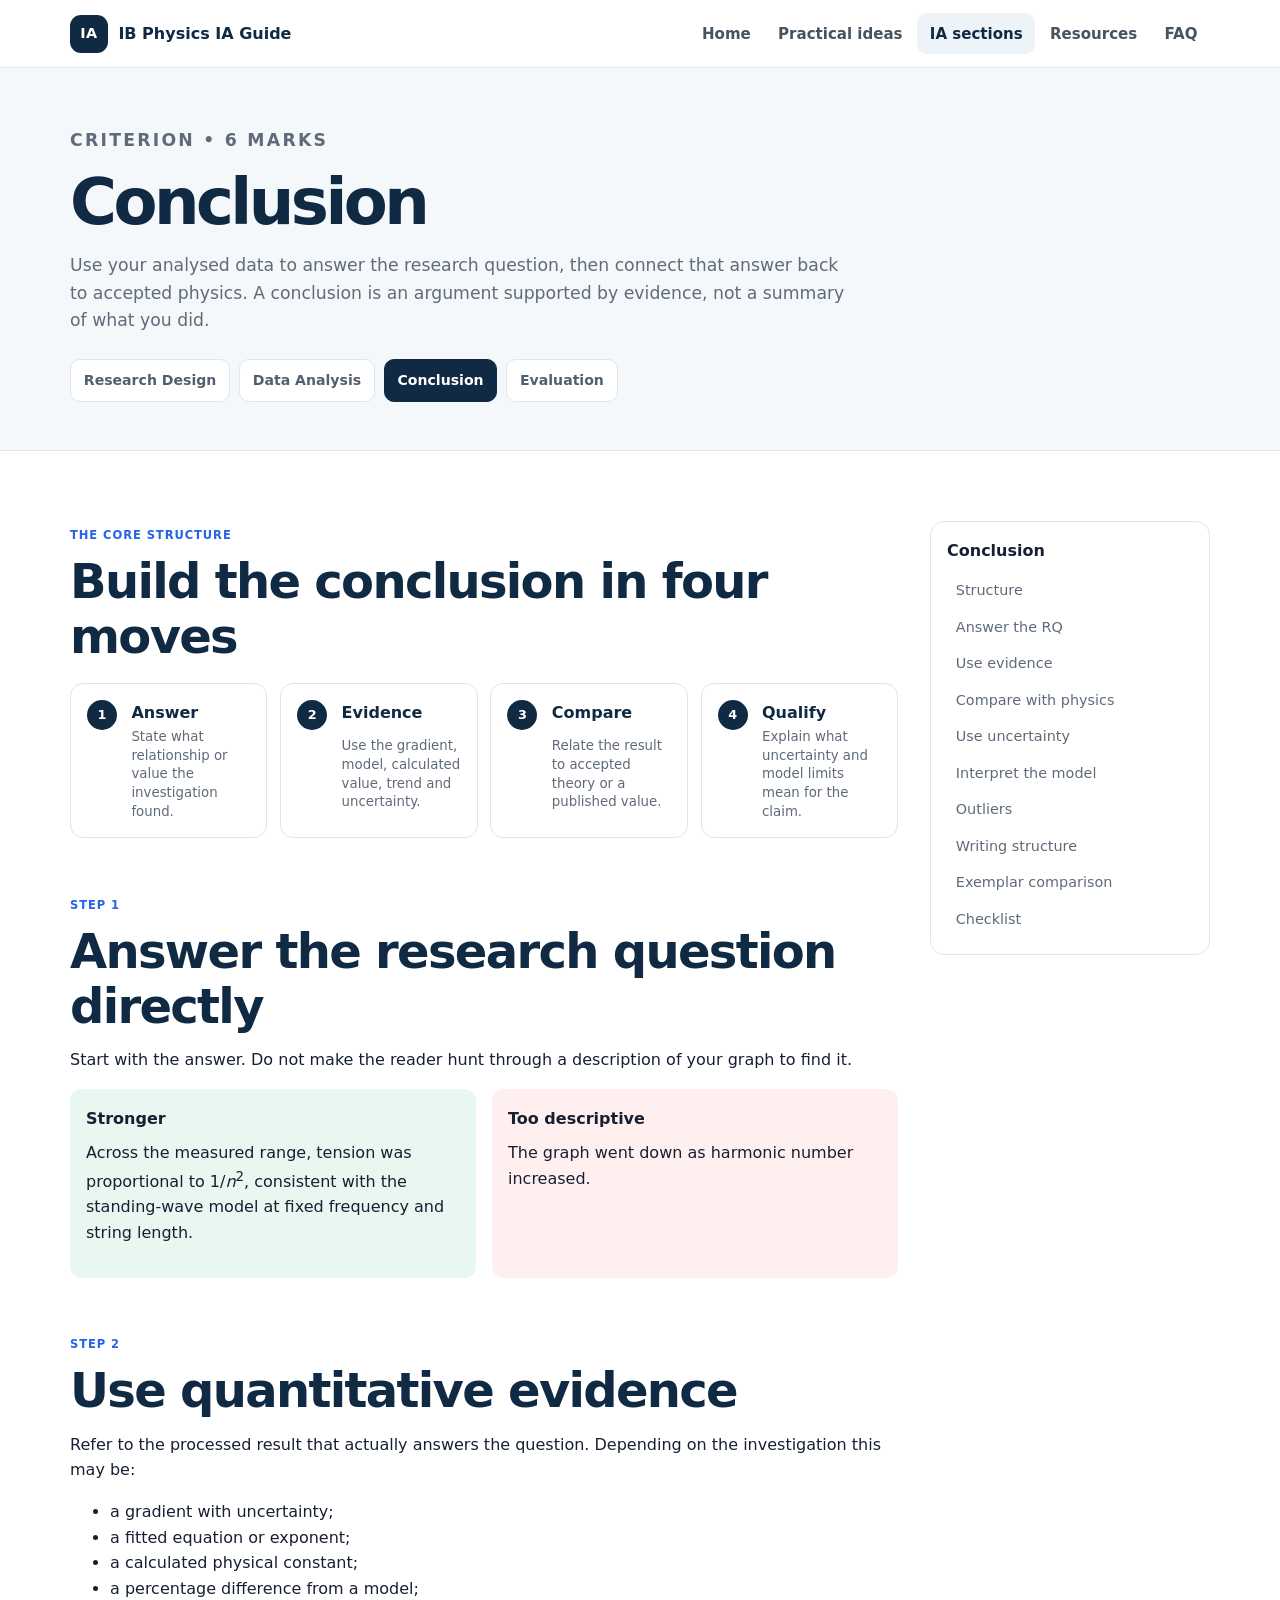
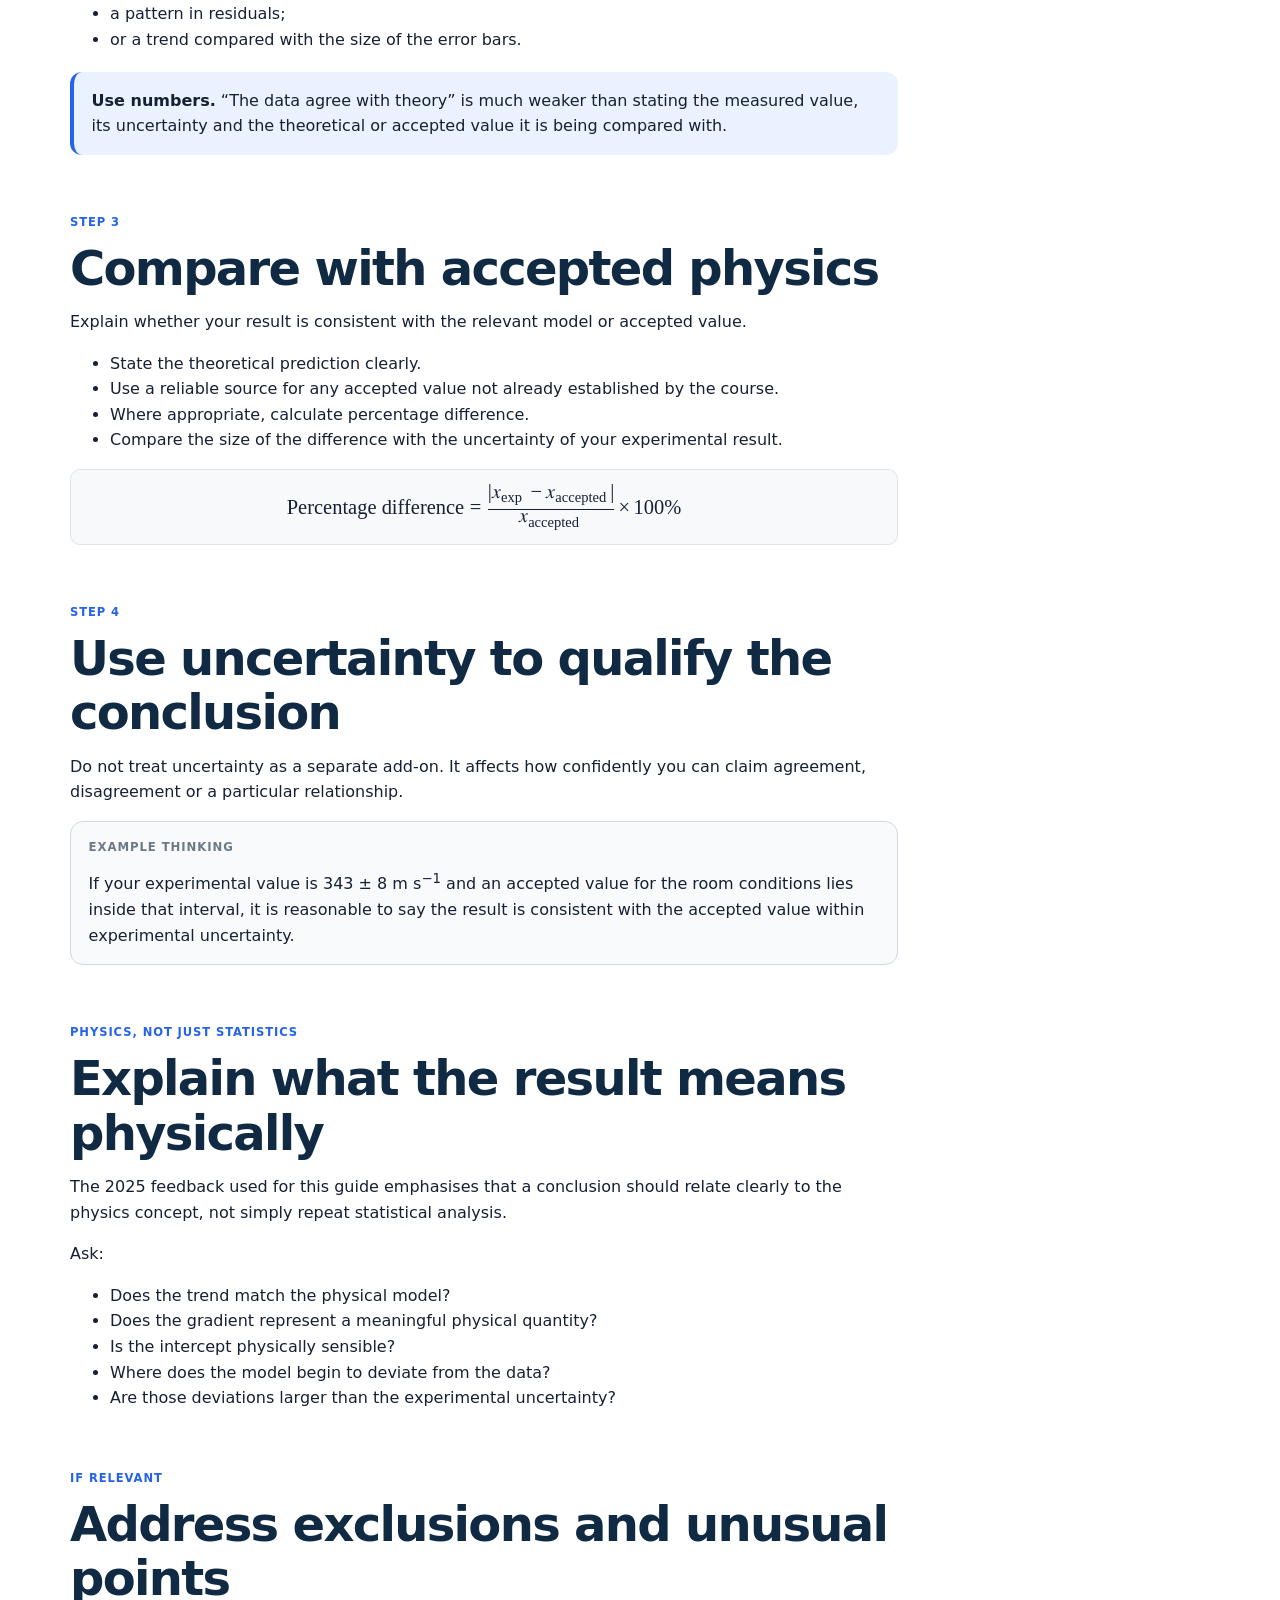
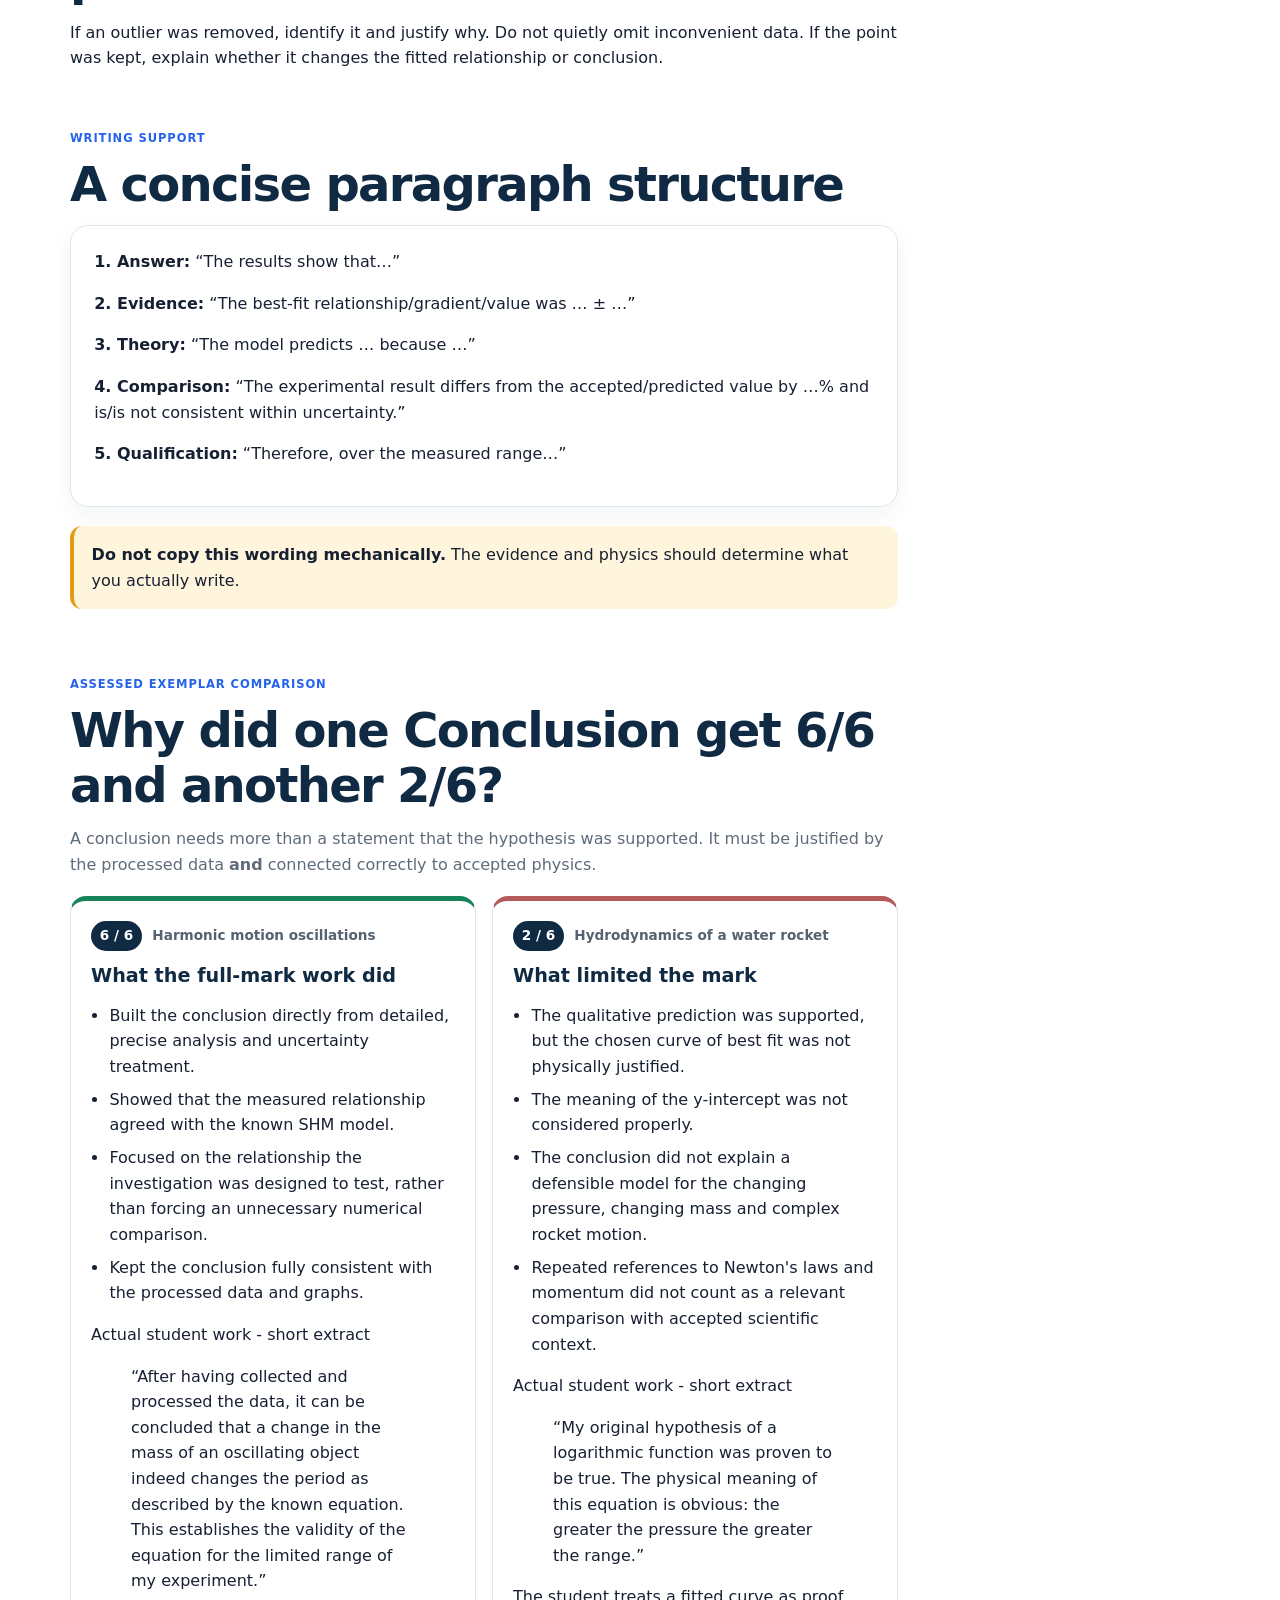
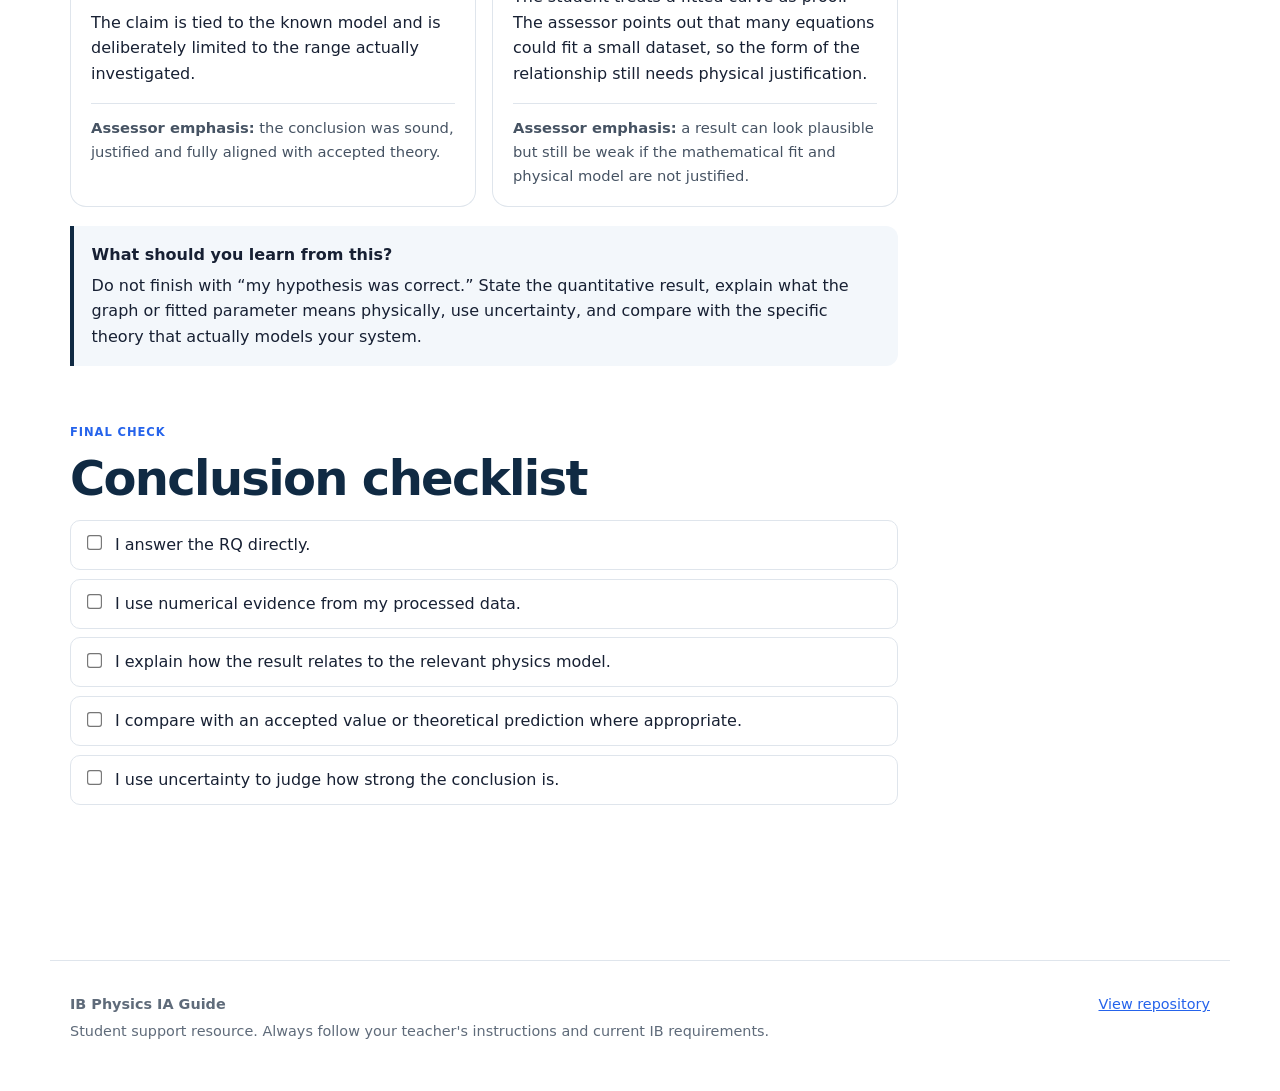
==== conclusion.html @ 14dc2146 "Add actual student work extracts to exemplar comparison" ====
<!doctype html>
<html lang="en">
<head>
  <meta charset="utf-8"><meta name="viewport" content="width=device-width,initial-scale=1">
  <meta name="description" content="IB Physics IA Conclusion guide: answer the research question, use evidence, compare with physics theory and account for uncertainty.">
  <title>Conclusion | IB Physics IA Guide</title>
  <link rel="stylesheet" href="styles.css"><script defer src="script.js"></script>
</head>
<body>
<a class="skip-link" href="#main">Skip to content</a>
<header class="site-header"><div class="nav-wrap"><a class="brand" href="index.html"><span class="brand-mark">IA</span><span>IB Physics IA Guide</span></a><button class="nav-toggle" type="button" aria-expanded="false" aria-controls="main-nav">Menu</button><nav id="main-nav" class="main-nav" aria-label="Main navigation"><a href="index.html">Home</a><a href="practicals.html">Practical ideas</a><a class="active" href="guide.html">IA sections</a><a href="resources.html">Resources</a><a href="faq.html">FAQ</a></nav></div></header>

<main id="main">
<section class="page-hero"><div class="inner">
  <p class="eyebrow">Criterion • 6 marks</p><h1>Conclusion</h1>
  <p>Use your analysed data to answer the research question, then connect that answer back to accepted physics. A conclusion is an argument supported by evidence, not a summary of what you did.</p>
  <div class="section-tabs"><a href="research-design.html">Research Design</a><a href="data-analysis.html">Data Analysis</a><a class="active" href="conclusion.html">Conclusion</a><a href="evaluation.html">Evaluation</a></div>
</div></section>

<section class="section">
<div class="content-grid">
<div>
<section id="structure" class="content-section">
  <p class="kicker">The core structure</p><h2>Build the conclusion in four moves</h2>
  <div class="analysis-flow four">
    <div><span>1</span><strong>Answer</strong><small>State what relationship or value the investigation found.</small></div>
    <div><span>2</span><strong>Evidence</strong><small>Use the gradient, model, calculated value, trend and uncertainty.</small></div>
    <div><span>3</span><strong>Compare</strong><small>Relate the result to accepted theory or a published value.</small></div>
    <div><span>4</span><strong>Qualify</strong><small>Explain what uncertainty and model limits mean for the claim.</small></div>
  </div>
</section>

<section id="answer-rq" class="content-section">
  <p class="kicker">Step 1</p><h2>Answer the research question directly</h2>
  <p>Start with the answer. Do not make the reader hunt through a description of your graph to find it.</p>
  <div class="do-avoid"><div class="do"><h4>Stronger</h4><p>Across the measured range, tension was proportional to 1/<i>n</i><sup>2</sup>, consistent with the standing-wave model at fixed frequency and string length.</p></div><div class="avoid"><h4>Too descriptive</h4><p>The graph went down as harmonic number increased.</p></div></div>
</section>

<section id="evidence" class="content-section">
  <p class="kicker">Step 2</p><h2>Use quantitative evidence</h2>
  <p>Refer to the processed result that actually answers the question. Depending on the investigation this may be:</p>
  <ul><li>a gradient with uncertainty;</li><li>a fitted equation or exponent;</li><li>a calculated physical constant;</li><li>a percentage difference from a model;</li><li>a pattern in residuals;</li><li>or a trend compared with the size of the error bars.</li></ul>
  <div class="callout note"><strong>Use numbers.</strong> “The data agree with theory” is much weaker than stating the measured value, its uncertainty and the theoretical or accepted value it is being compared with.</div>
</section>

<section id="compare" class="content-section">
  <p class="kicker">Step 3</p><h2>Compare with accepted physics</h2>
  <p>Explain whether your result is consistent with the relevant model or accepted value.</p>
  <ul>
    <li>State the theoretical prediction clearly.</li>
    <li>Use a reliable source for any accepted value not already established by the course.</li>
    <li>Where appropriate, calculate percentage difference.</li>
    <li>Compare the size of the difference with the uncertainty of your experimental result.</li>
  </ul>
  <div class="equation"><math display="block" aria-label="percentage difference equals absolute experimental minus accepted divided by accepted times one hundred percent"><mtext>Percentage difference</mtext><mo>=</mo><mfrac><mrow><mo>|</mo><msub><mi>x</mi><mtext>exp</mtext></msub><mo>−</mo><msub><mi>x</mi><mtext>accepted</mtext></msub><mo>|</mo></mrow><msub><mi>x</mi><mtext>accepted</mtext></msub></mfrac><mo>×</mo><mn>100</mn><mo>%</mo></math></div>
</section>

<section id="uncertainty" class="content-section">
  <p class="kicker">Step 4</p><h2>Use uncertainty to qualify the conclusion</h2>
  <p>Do not treat uncertainty as a separate add-on. It affects how confidently you can claim agreement, disagreement or a particular relationship.</p>
  <div class="example-box"><p class="label">Example thinking</p><p>If your experimental value is 343 ± 8 m s<sup>−1</sup> and an accepted value for the room conditions lies inside that interval, it is reasonable to say the result is consistent with the accepted value within experimental uncertainty.</p></div>
</section>

<section id="model" class="content-section">
  <p class="kicker">Physics, not just statistics</p><h2>Explain what the result means physically</h2>
  <p>The 2025 feedback used for this guide emphasises that a conclusion should relate clearly to the physics concept, not simply repeat statistical analysis.</p>
  <p>Ask:</p>
  <ul><li>Does the trend match the physical model?</li><li>Does the gradient represent a meaningful physical quantity?</li><li>Is the intercept physically sensible?</li><li>Where does the model begin to deviate from the data?</li><li>Are those deviations larger than the experimental uncertainty?</li></ul>
</section>

<section id="outliers" class="content-section">
  <p class="kicker">If relevant</p><h2>Address exclusions and unusual points</h2>
  <p>If an outlier was removed, identify it and justify why. Do not quietly omit inconvenient data. If the point was kept, explain whether it changes the fitted relationship or conclusion.</p>
</section>

<section id="conclusion-template" class="content-section">
  <p class="kicker">Writing support</p><h2>A concise paragraph structure</h2>
  <div class="steps-card">
    <p><strong>1. Answer:</strong> “The results show that…”</p>
    <p><strong>2. Evidence:</strong> “The best-fit relationship/gradient/value was … ± …”</p>
    <p><strong>3. Theory:</strong> “The model predicts … because …”</p>
    <p><strong>4. Comparison:</strong> “The experimental result differs from the accepted/predicted value by …% and is/is not consistent within uncertainty.”</p>
    <p><strong>5. Qualification:</strong> “Therefore, over the measured range…”</p>
  </div>
  <div class="callout warning"><strong>Do not copy this wording mechanically.</strong> The evidence and physics should determine what you actually write.</div>
</section>


<section id="exemplar-comparison" class="content-section exemplar-section">
  <p class="kicker">Assessed exemplar comparison</p>
  <h2>Why did one Conclusion get 6/6 and another 2/6?</h2>
  <p class="exemplar-intro">A conclusion needs more than a statement that the hypothesis was supported. It must be justified by the processed data <strong>and</strong> connected correctly to accepted physics.</p>
  <div class="exemplar-compare">
    <article class="exemplar-card exemplar-full">
      <div class="exemplar-top"><span class="score-badge">6 / 6</span><span>Harmonic motion oscillations</span></div>
      <h3>What the full-mark work did</h3>
      <ul>
        <li>Built the conclusion directly from detailed, precise analysis and uncertainty treatment.</li>
        <li>Showed that the measured relationship agreed with the known SHM model.</li>
        <li>Focused on the relationship the investigation was designed to test, rather than forcing an unnecessary numerical comparison.</li>
        <li>Kept the conclusion fully consistent with the processed data and graphs.</li>
      </ul>
      <div class="work-snippet">
        <p class="snippet-label">Actual student work - short extract</p>
        <blockquote>“After having collected and processed the data, it can be concluded that a change in the mass of an oscillating object indeed changes the period as described by the known equation. This establishes the validity of the equation for the limited range of my experiment.”</blockquote>
        <p class="snippet-note">The claim is tied to the known model and is deliberately limited to the range actually investigated.</p>
      </div>
      <p class="assessor-summary"><strong>Assessor emphasis:</strong> the conclusion was sound, justified and fully aligned with accepted theory.</p>
    </article>
    <article class="exemplar-card exemplar-developing">
      <div class="exemplar-top"><span class="score-badge">2 / 6</span><span>Hydrodynamics of a water rocket</span></div>
      <h3>What limited the mark</h3>
      <ul>
        <li>The qualitative prediction was supported, but the chosen curve of best fit was not physically justified.</li>
        <li>The meaning of the y-intercept was not considered properly.</li>
        <li>The conclusion did not explain a defensible model for the changing pressure, changing mass and complex rocket motion.</li>
        <li>Repeated references to Newton's laws and momentum did not count as a relevant comparison with accepted scientific context.</li>
      </ul>
      <div class="work-snippet">
        <p class="snippet-label">Actual student work - short extract</p>
        <blockquote>“My original hypothesis of a logarithmic function was proven to be true. The physical meaning of this equation is obvious: the greater the pressure the greater the range.”</blockquote>
        <p class="snippet-note">The student treats a fitted curve as proof. The assessor points out that many equations could fit a small dataset, so the form of the relationship still needs physical justification.</p>
      </div>
      <p class="assessor-summary"><strong>Assessor emphasis:</strong> a result can look plausible but still be weak if the mathematical fit and physical model are not justified.</p>
    </article>
  </div>
  <div class="exemplar-takeaway">
    <strong>What should you learn from this?</strong>
    <p>Do not finish with “my hypothesis was correct.” State the quantitative result, explain what the graph or fitted parameter means physically, use uncertainty, and compare with the specific theory that actually models your system.</p>
  </div>
</section>

<section id="conclusion-checklist" class="content-section">
  <p class="kicker">Final check</p><h2>Conclusion checklist</h2>
  <div class="checklist">
    <div class="check-item"><input id="ccon1" data-check-id="con-answer" type="checkbox"><label for="ccon1">I answer the RQ directly.</label></div>
    <div class="check-item"><input id="ccon2" data-check-id="con-data" type="checkbox"><label for="ccon2">I use numerical evidence from my processed data.</label></div>
    <div class="check-item"><input id="ccon3" data-check-id="con-theory" type="checkbox"><label for="ccon3">I explain how the result relates to the relevant physics model.</label></div>
    <div class="check-item"><input id="ccon4" data-check-id="con-accepted" type="checkbox"><label for="ccon4">I compare with an accepted value or theoretical prediction where appropriate.</label></div>
    <div class="check-item"><input id="ccon5" data-check-id="con-uncertainty" type="checkbox"><label for="ccon5">I use uncertainty to judge how strong the conclusion is.</label></div>
  </div>
</section>
</div>

<aside class="side-nav"><strong>Conclusion</strong><a href="#structure">Structure</a><a href="#answer-rq">Answer the RQ</a><a href="#evidence">Use evidence</a><a href="#compare">Compare with physics</a><a href="#uncertainty">Use uncertainty</a><a href="#model">Interpret the model</a><a href="#outliers">Outliers</a><a href="#conclusion-template">Writing structure</a><a href="#exemplar-comparison">Exemplar comparison</a><a href="#conclusion-checklist">Checklist</a></aside>
</div>
</section>
</main>
<footer class="site-footer"><div><strong>IB Physics IA Guide</strong><p>Student support resource. Always follow your teacher's instructions and current IB requirements.</p></div><a href="https://github.com/stp-science/ib-physics-ia-guide">View repository</a></footer>
</body></html>
---- styles.css ----
:root{
  --ink:#172033;--muted:#5f6b7a;--line:#dfe5ec;--paper:#ffffff;--soft:#f5f7fa;
  --navy:#102a43;--blue:#2563eb;--blue-soft:#eaf1ff;
  --amber:#c77a00;--amber-soft:#fff5dd;--green:#16835b;--green-soft:#e8f7f0;
  --purple:#7656c9;--purple-soft:#f1edff;--red:#b54747;--red-soft:#fff0ef;
  --shadow:0 12px 34px rgba(16,42,67,.09);--radius:18px;--max:1180px;
}
*{box-sizing:border-box}
html{scroll-behavior:smooth}
body{margin:0;font-family:Inter,ui-sans-serif,system-ui,-apple-system,BlinkMacSystemFont,"Segoe UI",sans-serif;color:var(--ink);background:var(--paper);line-height:1.6}
a{color:inherit}
img{max-width:100%}
.skip-link{position:absolute;left:-9999px;top:8px;background:#000;color:#fff;padding:.6rem 1rem;z-index:100}
.skip-link:focus{left:8px}
.site-header{position:sticky;top:0;z-index:20;background:rgba(255,255,255,.94);backdrop-filter:blur(12px);border-bottom:1px solid rgba(223,229,236,.85)}
.nav-wrap{max-width:var(--max);margin:auto;padding:.8rem 1.25rem;display:flex;align-items:center;justify-content:space-between;gap:1rem}
.brand{display:flex;align-items:center;gap:.65rem;text-decoration:none;font-weight:800;color:var(--navy)}
.brand-mark{display:grid;place-items:center;width:38px;height:38px;border-radius:11px;background:var(--navy);color:#fff;font-size:.9rem;letter-spacing:.03em}
.main-nav{display:flex;align-items:center;gap:.15rem}
.main-nav a{text-decoration:none;padding:.55rem .78rem;border-radius:9px;color:#465363;font-weight:650;font-size:.94rem}
.main-nav a:hover,.main-nav a.active{background:#eef3f8;color:var(--navy)}
.nav-toggle{display:none;background:#eef3f8;border:0;border-radius:9px;padding:.55rem .8rem;font:inherit;font-weight:700}
.hero{background:linear-gradient(140deg,#f4f8ff 0%,#fff 46%,#eef8f4 100%);border-bottom:1px solid var(--line)}
.hero-inner{max-width:var(--max);margin:auto;padding:5.2rem 1.25rem;display:grid;grid-template-columns:minmax(0,1.6fr) minmax(280px,.7fr);gap:4rem;align-items:center}
.eyebrow{text-transform:uppercase;letter-spacing:.13em;font-weight:800;font-size:.74rem;color:var(--blue);margin:0 0 .7rem}
.eyebrow.light{color:#bed7ff}
h1,h2,h3{line-height:1.14;margin-top:0;color:var(--navy)}
h1{font-size:clamp(2.7rem,6vw,5rem);letter-spacing:-.055em;margin-bottom:1.25rem}
h2{font-size:clamp(2rem,4vw,3rem);letter-spacing:-.035em;margin-bottom:.85rem}
h3{font-size:1.2rem;margin-bottom:.55rem}
p{margin-top:0}
.hero-copy{font-size:1.14rem;color:var(--muted);max-width:720px}
.hero-actions{display:flex;gap:.8rem;flex-wrap:wrap;margin-top:1.7rem}
.button{display:inline-block;text-decoration:none;border-radius:11px;padding:.8rem 1.05rem;font-weight:800;border:1px solid transparent}
.button.primary{background:var(--navy);color:#fff}
.button.secondary{border-color:#cad4df;background:#fff;color:var(--navy)}
.button.light-button{background:#fff;color:var(--navy)}
.hero-card{background:#fff;border:1px solid var(--line);box-shadow:var(--shadow);border-radius:var(--radius);padding:1.6rem}
.mini-label{font-weight:800;text-transform:uppercase;letter-spacing:.08em;color:var(--muted);font-size:.72rem}
.score{font-size:4rem;font-weight:900;letter-spacing:-.06em;color:var(--navy);line-height:1}
.score span{font-size:1rem;letter-spacing:0;color:var(--muted)}
.small,small{color:var(--muted)}
.criterion-dots{display:flex;gap:.45rem;margin:1rem 0}
.dot{width:18px;height:7px;border-radius:99px}.dot.research{background:var(--blue)}.dot.data{background:#e59a16}.dot.conclusion{background:var(--green)}.dot.evaluation{background:var(--purple)}
.section{max-width:var(--max);margin:auto;padding:4.4rem 1.25rem}
.section.soft{max-width:none;background:var(--soft);border-top:1px solid var(--line);border-bottom:1px solid var(--line)}
.section.soft>.split{max-width:var(--max);margin:auto}
.section.compact{padding-top:2.2rem;padding-bottom:4.5rem}
.section-heading{max-width:760px;margin-bottom:2rem}
.criterion-grid{display:grid;grid-template-columns:repeat(4,1fr);gap:1rem}
.criterion-card{position:relative;min-height:255px;padding:1.35rem;border-radius:16px;text-decoration:none;border:1px solid var(--line);transition:transform .18s ease,box-shadow .18s ease}
.criterion-card:hover{transform:translateY(-3px);box-shadow:var(--shadow)}
.research-card{background:var(--blue-soft)}.data-card{background:var(--amber-soft)}.conclusion-card{background:var(--green-soft)}.evaluation-card{background:var(--purple-soft)}
.criterion-number{font-weight:900;font-size:.75rem;letter-spacing:.1em;opacity:.55}
.criterion-card h3{margin-top:2.2rem}.criterion-card p{color:#465363}.card-link{position:absolute;left:1.35rem;bottom:1.2rem;font-weight:800;font-size:.9rem}
.split{display:grid;grid-template-columns:1fr 1fr;gap:3rem;align-items:start}
.callout{border-radius:12px;padding:1rem 1.1rem;margin:1.2rem 0;border-left:4px solid}
.callout.warning{background:var(--amber-soft);border-color:#e59a16}
.callout.tip{background:var(--green-soft);border-color:var(--green)}
.callout.note{background:var(--blue-soft);border-color:var(--blue)}
.callout.danger{background:var(--red-soft);border-color:var(--red)}
.text-link{font-weight:800;color:var(--blue);text-decoration:none}
.steps-card{background:#fff;border:1px solid var(--line);border-radius:var(--radius);padding:1.45rem;box-shadow:0 8px 24px rgba(16,42,67,.05)}
.check-steps{list-style:none;padding:0;margin:0;display:grid;gap:.9rem}
.check-steps li{display:flex;gap:.8rem;align-items:flex-start}
.check-steps li>span{flex:0 0 30px;height:30px;display:grid;place-items:center;background:var(--navy);color:#fff;border-radius:50%;font-weight:800;font-size:.8rem}
.practical-preview-grid{display:grid;grid-template-columns:repeat(4,1fr);gap:1rem}
.preview-card{padding:1.2rem;border:1px solid var(--line);border-radius:14px;text-decoration:none;background:#fff;transition:.18s ease}
.preview-card:hover{border-color:#aebdca;box-shadow:0 8px 24px rgba(16,42,67,.07);transform:translateY(-2px)}
.preview-card>span{font-weight:900;color:#8a98a8;font-size:.75rem}.preview-card h3{margin:.55rem 0 .25rem}.preview-card p{color:var(--muted);font-size:.9rem;margin:0}
.banner{border-radius:20px;background:var(--navy);color:#fff;padding:2rem 2.2rem;display:flex;align-items:center;justify-content:space-between;gap:2rem}
.banner h2{color:#fff;margin-bottom:.45rem}.banner p{max-width:800px;color:#dbe8f4;margin-bottom:0}
.page-hero{background:#f5f8fb;border-bottom:1px solid var(--line)}
.page-hero .inner{max-width:var(--max);margin:auto;padding:3.7rem 1.25rem 3rem}
.page-hero h1{font-size:clamp(2.4rem,5vw,4.1rem);margin-bottom:.8rem}.page-hero p{max-width:780px;color:var(--muted);font-size:1.08rem}
.subnav{display:flex;gap:.55rem;flex-wrap:wrap;margin-top:1.4rem}.subnav a{text-decoration:none;padding:.48rem .7rem;border-radius:999px;background:#fff;border:1px solid var(--line);font-size:.88rem;font-weight:700}
.content-grid{display:grid;grid-template-columns:minmax(0,1fr) 280px;gap:2rem;align-items:start}
.side-nav{position:sticky;top:88px;border:1px solid var(--line);border-radius:14px;padding:1rem;background:#fff}
.side-nav strong{display:block;margin-bottom:.55rem}.side-nav a{display:block;text-decoration:none;padding:.42rem .55rem;border-radius:7px;color:var(--muted);font-size:.9rem}.side-nav a:hover{background:var(--soft);color:var(--navy)}
.content-section{scroll-margin-top:90px;margin-bottom:3.3rem}
.kicker{display:inline-block;font-weight:850;font-size:.72rem;letter-spacing:.08em;text-transform:uppercase;color:var(--blue);margin-bottom:.6rem}
.info-grid{display:grid;grid-template-columns:repeat(2,1fr);gap:1rem;margin:1.3rem 0}
.info-box{border:1px solid var(--line);border-radius:13px;padding:1rem;background:#fff}.info-box h4{margin:.05rem 0 .4rem;color:var(--navy)}.info-box p,.info-box li{font-size:.94rem;color:#4e5b69}
.practical{scroll-margin-top:90px;border:1px solid var(--line);border-radius:18px;margin-bottom:1.4rem;overflow:hidden;background:#fff}
.practical-head{padding:1.35rem 1.45rem;background:#f8fafc;border-bottom:1px solid var(--line)}
.practical-head .number{font-size:.75rem;font-weight:900;color:var(--blue);letter-spacing:.08em}
.practical-head h2{font-size:1.65rem;margin:.25rem 0}.practical-head p{color:var(--muted);margin:0}
.practical-body{padding:1.45rem}
.rq{font-size:1.03rem;background:var(--blue-soft);border-left:4px solid var(--blue);padding:1rem 1.1rem;border-radius:0 10px 10px 0;margin:1rem 0 1.3rem}.rq strong{display:block;color:var(--navy);margin-bottom:.25rem}
.two-col{display:grid;grid-template-columns:1fr 1fr;gap:1.5rem}
.label{font-size:.73rem;text-transform:uppercase;letter-spacing:.08em;font-weight:900;color:#6d7987}
.method{counter-reset:steps;padding-left:0;list-style:none}.method li{counter-increment:steps;position:relative;padding-left:2.35rem;margin:.72rem 0}.method li:before{content:counter(steps);position:absolute;left:0;top:.06rem;width:1.55rem;height:1.55rem;border-radius:50%;display:grid;place-items:center;background:#edf2f7;color:var(--navy);font-weight:900;font-size:.75rem}
.equation{font-family:"Cambria Math",Cambria,serif;background:#f7f9fb;border:1px solid var(--line);border-radius:10px;padding:.85rem 1rem;text-align:center;font-size:1.08rem;margin:.8rem 0}
.tag-row{display:flex;gap:.45rem;flex-wrap:wrap;margin:.55rem 0 0}.tag{font-size:.73rem;padding:.27rem .55rem;border-radius:999px;background:#eef3f7;color:#51606f;font-weight:750}
.guide-block{border:1px solid var(--line);border-radius:17px;overflow:hidden;margin-bottom:1.5rem;background:#fff}.guide-block>.guide-head{padding:1.2rem 1.35rem;border-bottom:1px solid var(--line)}.guide-block>.guide-body{padding:1.3rem 1.35rem}.guide-head h2{font-size:1.6rem;margin:.2rem 0}.guide-head.research{background:var(--blue-soft)}.guide-head.data{background:var(--amber-soft)}.guide-head.conclusion{background:var(--green-soft)}.guide-head.evaluation{background:var(--purple-soft)}
.do-avoid{display:grid;grid-template-columns:1fr 1fr;gap:1rem;margin:1rem 0}.do-avoid>div{border-radius:12px;padding:1rem}.do{background:var(--green-soft)}.avoid{background:var(--red-soft)}.do h4,.avoid h4{margin:.1rem 0 .5rem}
.mini-table{width:100%;border-collapse:collapse;margin:1rem 0;font-size:.93rem}.mini-table th,.mini-table td{border:1px solid var(--line);padding:.65rem .7rem;text-align:left;vertical-align:top}.mini-table th{background:#f3f6f9;color:var(--navy)}
details{border:1px solid var(--line);border-radius:12px;margin:.7rem 0;background:#fff}summary{cursor:pointer;padding:.9rem 1rem;font-weight:800;color:var(--navy)}details>div{padding:0 1rem 1rem;color:#475565}
.resource-grid{display:grid;grid-template-columns:repeat(3,1fr);gap:1rem}.resource-card{border:1px solid var(--line);border-radius:15px;padding:1.2rem;background:#fff}.resource-card h3{margin:.45rem 0}.resource-card p{color:var(--muted);font-size:.94rem}.resource-icon{font-size:1.35rem}
.checklist{display:grid;gap:.55rem}.check-item{display:flex;gap:.7rem;align-items:flex-start;padding:.7rem .8rem;border:1px solid var(--line);border-radius:10px;background:#fff}.check-item input{margin-top:.27rem;transform:scale(1.15)}.check-item label{cursor:pointer}
.progress-wrap{margin:1rem 0 1.4rem}.progress-bar{height:10px;background:#e8edf2;border-radius:999px;overflow:hidden}.progress-bar span{display:block;height:100%;width:0;background:var(--green);transition:width .2s ease}.progress-text{font-size:.85rem;color:var(--muted);margin-top:.4rem}
.site-footer{max-width:var(--max);margin:2rem auto 0;border-top:1px solid var(--line);padding:2rem 1.25rem 3rem;display:flex;justify-content:space-between;gap:2rem;color:var(--muted);font-size:.9rem}.site-footer p{margin:.25rem 0 0}.site-footer a{color:var(--blue)}
@media(max-width:900px){
  .criterion-grid,.practical-preview-grid{grid-template-columns:repeat(2,1fr)}
  .hero-inner,.split,.content-grid{grid-template-columns:1fr}
  .hero-inner{gap:2rem;padding-top:3.6rem}
  .side-nav{position:static}
  .resource-grid{grid-template-columns:1fr 1fr}
}
@media(max-width:700px){
  .nav-toggle{display:block}.main-nav{display:none;position:absolute;left:1rem;right:1rem;top:64px;background:#fff;border:1px solid var(--line);box-shadow:var(--shadow);border-radius:14px;padding:.6rem;flex-direction:column;align-items:stretch}.main-nav.open{display:flex}.main-nav a{padding:.7rem .8rem}
  h1{font-size:2.65rem}.hero-inner{padding:3.3rem 1.1rem}.section{padding:3.3rem 1.1rem}
  .criterion-grid,.practical-preview-grid,.resource-grid,.info-grid,.two-col,.do-avoid{grid-template-columns:1fr}
  .banner,.site-footer{flex-direction:column;align-items:flex-start}
  .criterion-card{min-height:220px}
}
@media print{
  .site-header,.site-footer,.nav-toggle,.button,.side-nav{display:none!important}
  body{font-size:11pt}.section{padding:1rem 0}.page-hero .inner{padding:1rem 0}.practical,.guide-block{break-inside:avoid;box-shadow:none}
}
/* Native equation formatting: no external maths renderer required */
.equation math{font-size:1.28rem;max-width:100%;overflow-x:auto;overflow-y:hidden}
math{font-family:"Cambria Math","STIX Two Math","Times New Roman",serif}
.math-inline{white-space:nowrap;font-family:"Cambria Math","STIX Two Math","Times New Roman",serif}
.mini-table math{font-size:1.08rem;white-space:nowrap}

.analysis-flow{display:grid;grid-template-columns:repeat(3,1fr);gap:.8rem;margin:1.2rem 0 1.4rem}
.analysis-flow>div{border:1px solid var(--line);border-radius:13px;padding:1rem;background:#fff;display:grid;grid-template-columns:34px 1fr;column-gap:.65rem;align-items:start}
.analysis-flow span{grid-row:1/3;width:30px;height:30px;border-radius:50%;background:var(--navy);color:#fff;display:grid;place-items:center;font-weight:900;font-size:.8rem}
.analysis-flow strong{color:var(--navy)}
.analysis-flow small{display:block;line-height:1.4;margin-top:.15rem}
.formula-stack{display:grid;grid-template-columns:1fr 1fr;gap:1rem}
.example-box{border:1px solid #cfd8e3;background:#f8fafc;border-radius:13px;padding:1rem 1.1rem;margin:1rem 0}
.example-box p:last-child{margin-bottom:0}
.calculator-grid{display:grid;grid-template-columns:repeat(3,1fr);gap:1rem}
.calc-card{border:1px solid var(--line);border-radius:15px;padding:1.15rem;background:#fff}
.calc-card label{display:block;font-size:.86rem;font-weight:750;color:#4e5b69;margin:.7rem 0}
.calc-card input{display:block;width:100%;margin-top:.3rem;border:1px solid #cbd5df;border-radius:8px;padding:.62rem .7rem;font:inherit}
.calc-card button{border:0;background:var(--navy);color:#fff;border-radius:9px;padding:.62rem .8rem;font:inherit;font-weight:800;cursor:pointer}
.calc-card output{display:block;margin-top:.8rem;min-height:1.6rem;font-weight:850;color:var(--green)}
@media(max-width:900px){.analysis-flow{grid-template-columns:repeat(2,1fr)}.calculator-grid{grid-template-columns:1fr}.formula-stack{grid-template-columns:1fr}}
@media(max-width:600px){.analysis-flow{grid-template-columns:1fr}}

.section-tabs{display:flex;gap:.55rem;flex-wrap:wrap;margin-top:1.5rem}
.section-tabs a{text-decoration:none;padding:.58rem .8rem;border-radius:10px;border:1px solid var(--line);background:#fff;color:#52606d;font-weight:800;font-size:.88rem}
.section-tabs a:hover{border-color:#aebdca;color:var(--navy)}
.section-tabs a.active{background:var(--navy);border-color:var(--navy);color:#fff}
.analysis-flow.four{grid-template-columns:repeat(4,1fr)}
.evaluation-chain{display:grid;grid-template-columns:1fr auto 1fr auto 1fr auto 1fr;align-items:stretch;gap:.55rem;margin:1.2rem 0 1.5rem}
.evaluation-chain>div{border:1px solid var(--line);border-radius:13px;padding:1rem;background:#fff}
.evaluation-chain strong{display:block;color:var(--navy);margin-bottom:.3rem}
.evaluation-chain span{display:block;color:var(--muted);font-size:.9rem}
.evaluation-chain>b{display:grid;place-items:center;color:#8a98a8;font-size:1.25rem}
.check-symbol{flex:0 0 24px;width:24px;height:24px;border-radius:50%;display:grid;place-items:center;background:var(--green-soft);color:var(--green);font-weight:900}
.static-checklist .check-item{align-items:center}
@media(max-width:900px){
  .analysis-flow.four{grid-template-columns:repeat(2,1fr)}
  .evaluation-chain{grid-template-columns:1fr}
  .evaluation-chain>b{transform:rotate(90deg);height:16px}
}
@media(max-width:600px){.analysis-flow.four{grid-template-columns:1fr}}

.video-resource{margin:1.35rem 0;padding:1.15rem;border:1px solid var(--line);border-radius:15px;background:#fff}
.video-resource-head p:last-child{margin-bottom:.9rem;color:var(--muted)}
.video-frame{position:relative;width:100%;aspect-ratio:16/9;border-radius:12px;overflow:hidden;background:#0b1220;margin-bottom:.8rem}
.video-frame iframe{position:absolute;inset:0;width:100%;height:100%;border:0}

.exemplar-section{padding-top:.5rem}
.exemplar-intro{max-width:850px;color:var(--muted)}
.exemplar-compare{display:grid;grid-template-columns:1fr 1fr;gap:1rem;margin:1.2rem 0}
.exemplar-card{border:1px solid var(--line);border-radius:16px;padding:1.2rem 1.25rem;background:#fff}
.exemplar-card h3{margin:.85rem 0 .65rem}
.exemplar-card ul{padding-left:1.15rem;margin-bottom:1rem}
.exemplar-card li{margin:.45rem 0}
.exemplar-full{border-top:5px solid var(--green)}
.exemplar-near{border-top:5px solid #d69821}
.exemplar-developing{border-top:5px solid #b55a5a}
.exemplar-top{display:flex;align-items:center;gap:.65rem;flex-wrap:wrap;font-size:.85rem;font-weight:800;color:#556270}
.score-badge{display:inline-block;padding:.28rem .55rem;border-radius:999px;background:var(--navy);color:#fff;font-weight:900}
.assessor-summary{border-top:1px solid var(--line);padding-top:.8rem;margin-bottom:0;color:#465363;font-size:.92rem}
.exemplar-takeaway{background:#f3f7fb;border-left:4px solid var(--navy);border-radius:0 12px 12px 0;padding:1rem 1.1rem}
.exemplar-takeaway p{margin:.3rem 0 0}
@media(max-width:800px){.exemplar-compare{grid-template-columns:1fr}}

.exemplar-library-grid{display:grid;grid-template-columns:repeat(2,minmax(0,1fr));gap:1rem;margin:1.2rem 0}
.exemplar-resource{border:1px solid var(--line);border-radius:16px;padding:1.2rem;background:#fff}
.exemplar-resource.featured{border-top:5px solid var(--green);background:linear-gradient(180deg,#f4fbf7 0,#fff 42%)}
.exemplar-resource-head{display:flex;gap:.6rem;align-items:center;flex-wrap:wrap;font-size:.82rem;font-weight:800;color:var(--muted)}
.exemplar-resource h3{margin:.8rem 0 .35rem}
.exemplar-resource h4{font-size:.78rem;text-transform:uppercase;letter-spacing:.08em;color:#6d7987;margin:1rem 0 .35rem}
.exemplar-resource>p{color:var(--muted)}
.mark-strip{display:flex;gap:.35rem;flex-wrap:wrap;margin:.8rem 0}
.mark-strip span{font-size:.75rem;font-weight:850;padding:.25rem .48rem;border-radius:999px;background:#eef3f7;color:#43515f}
.document-list{margin:.25rem 0 1rem;padding-left:1.1rem;color:#465363;font-size:.92rem}
.document-list li{margin:.25rem 0}
.resource-button{font-size:.86rem;padding:.62rem .8rem}
.resource-source-note{max-width:880px;margin-top:1rem}
@media(max-width:800px){.exemplar-library-grid{grid-template-columns:1fr}}
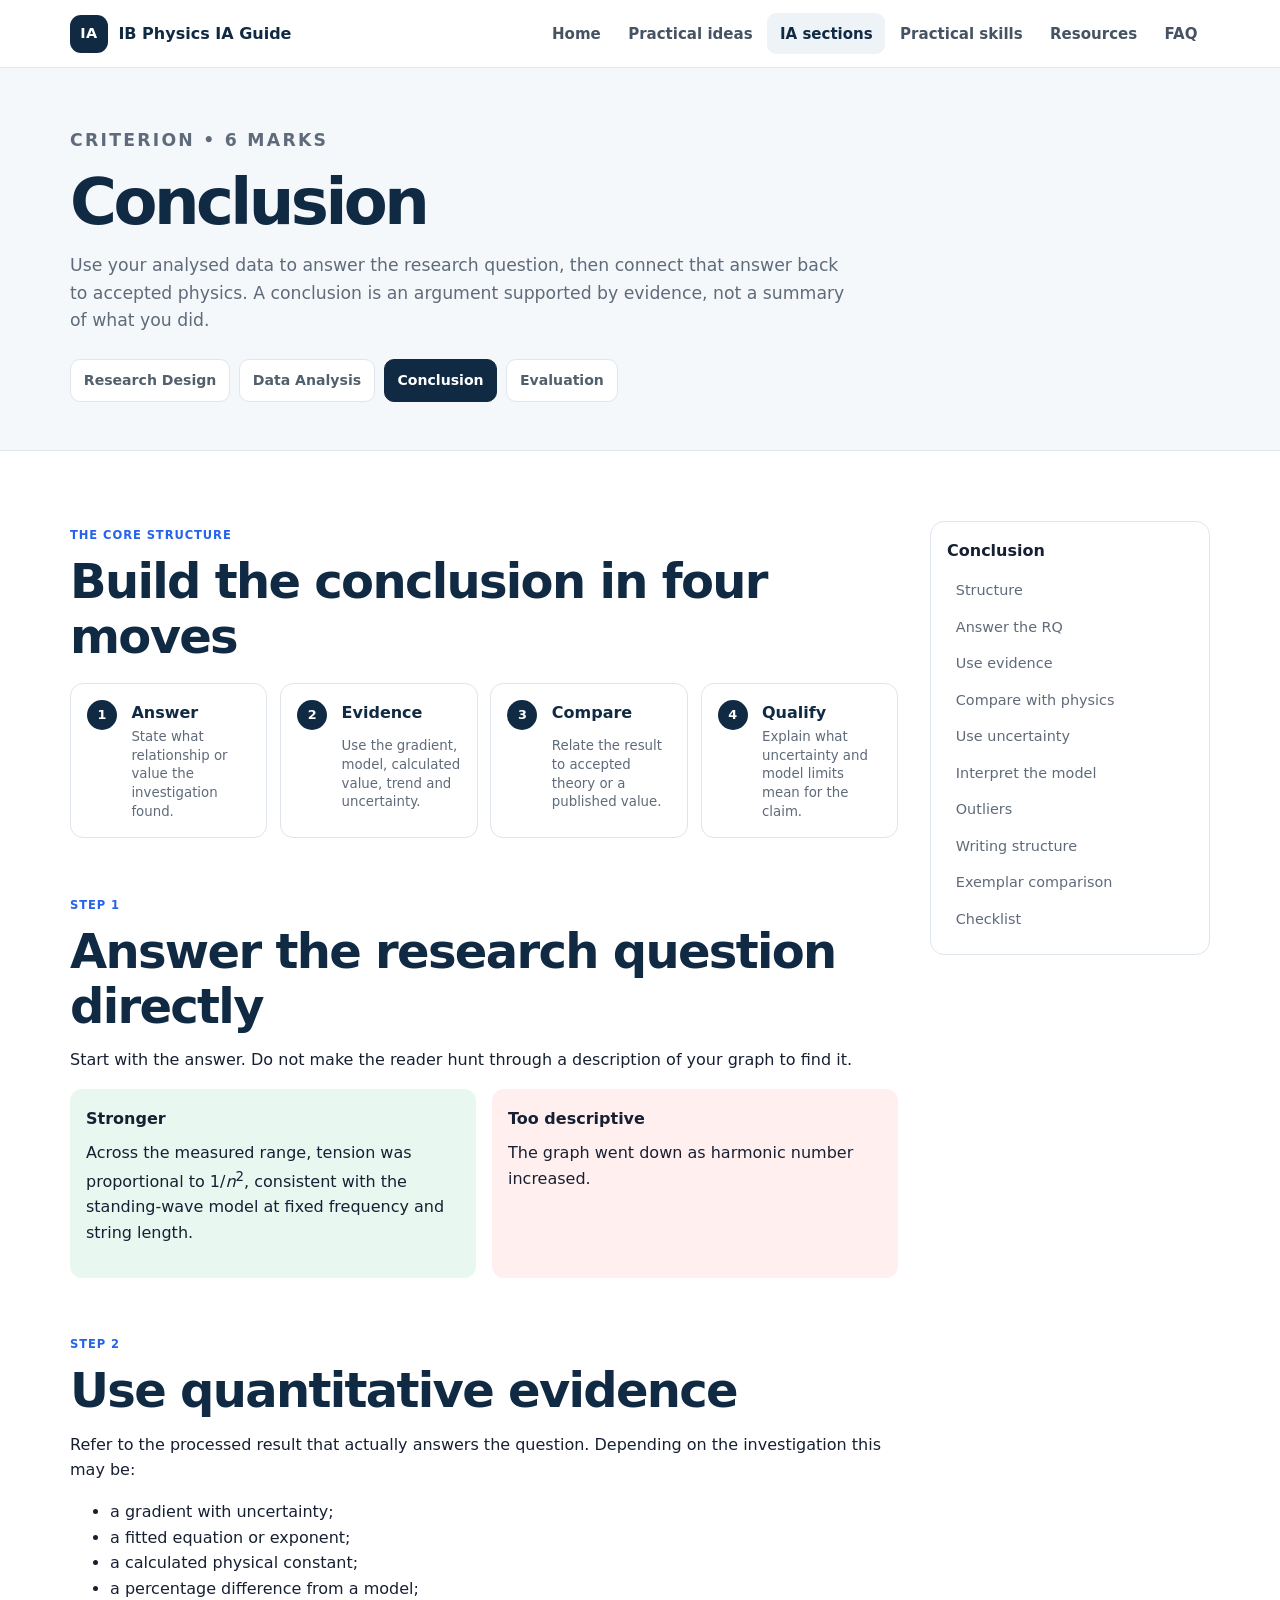
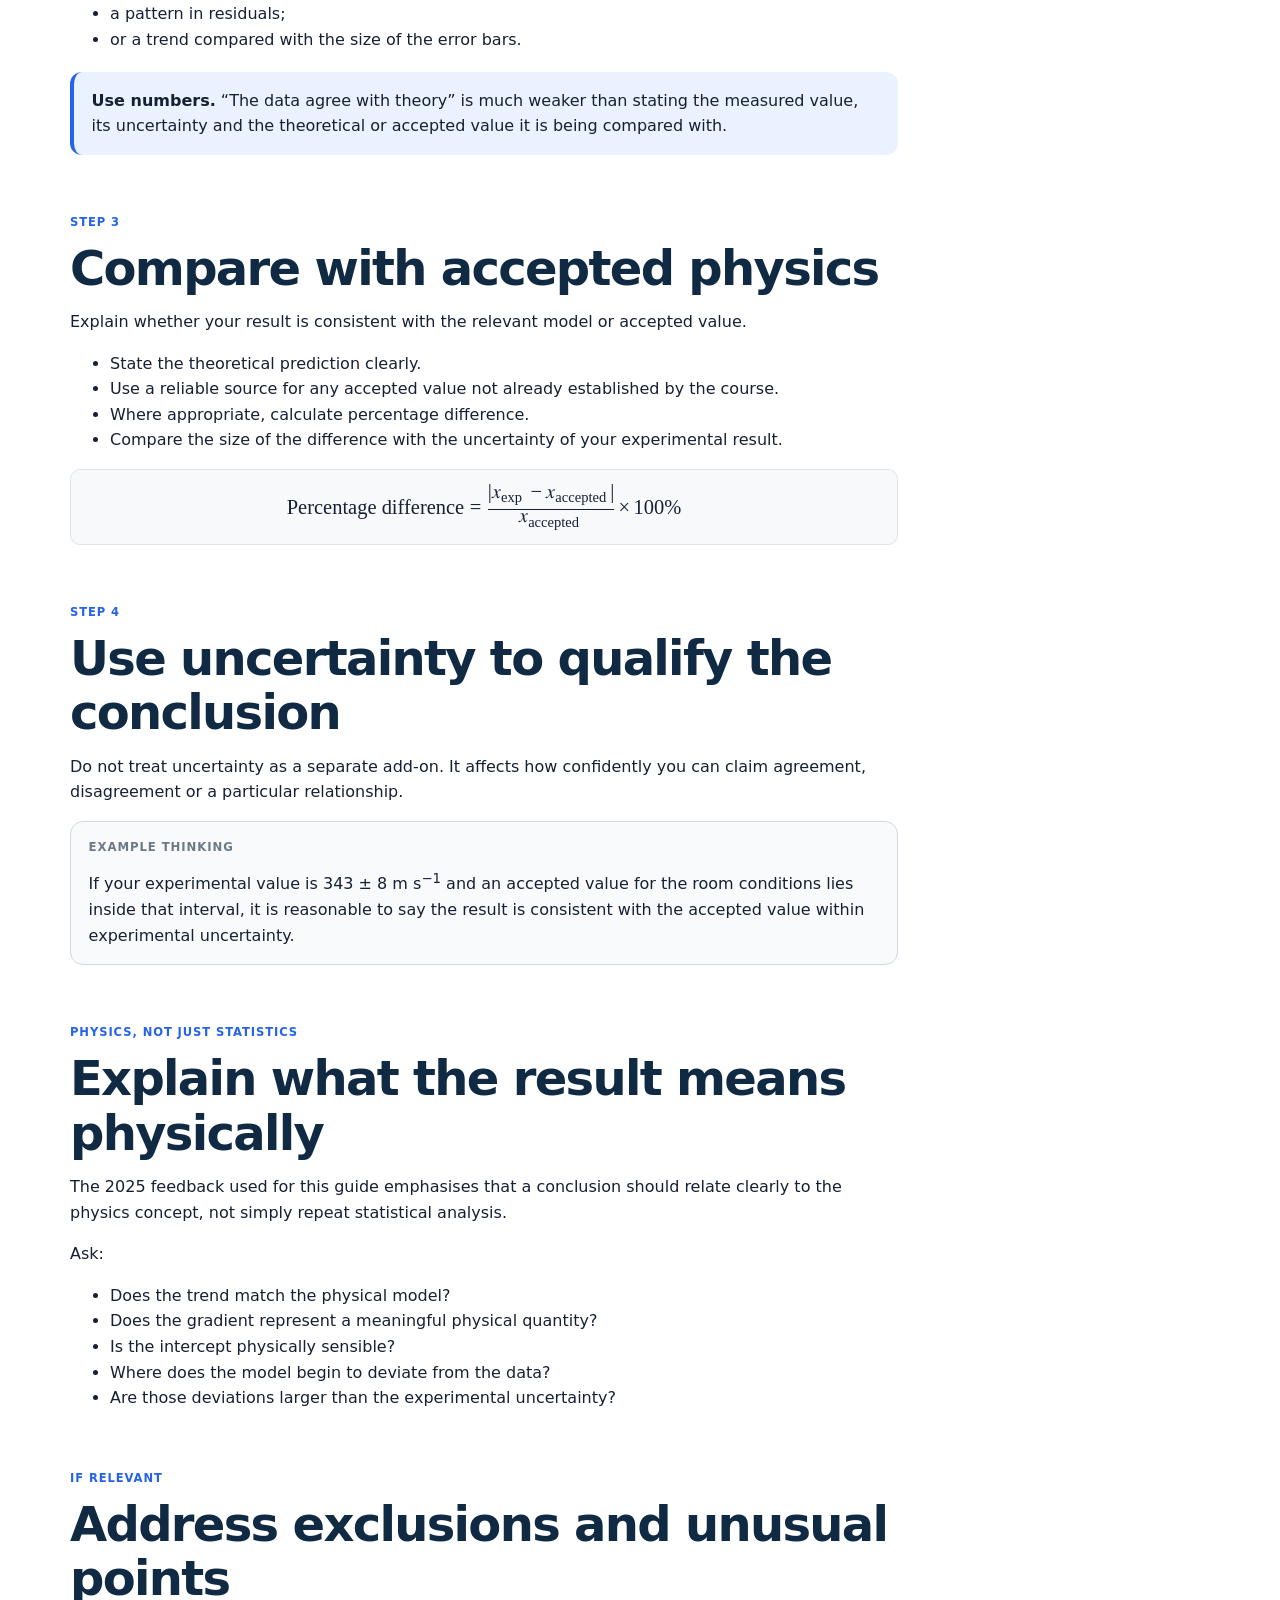
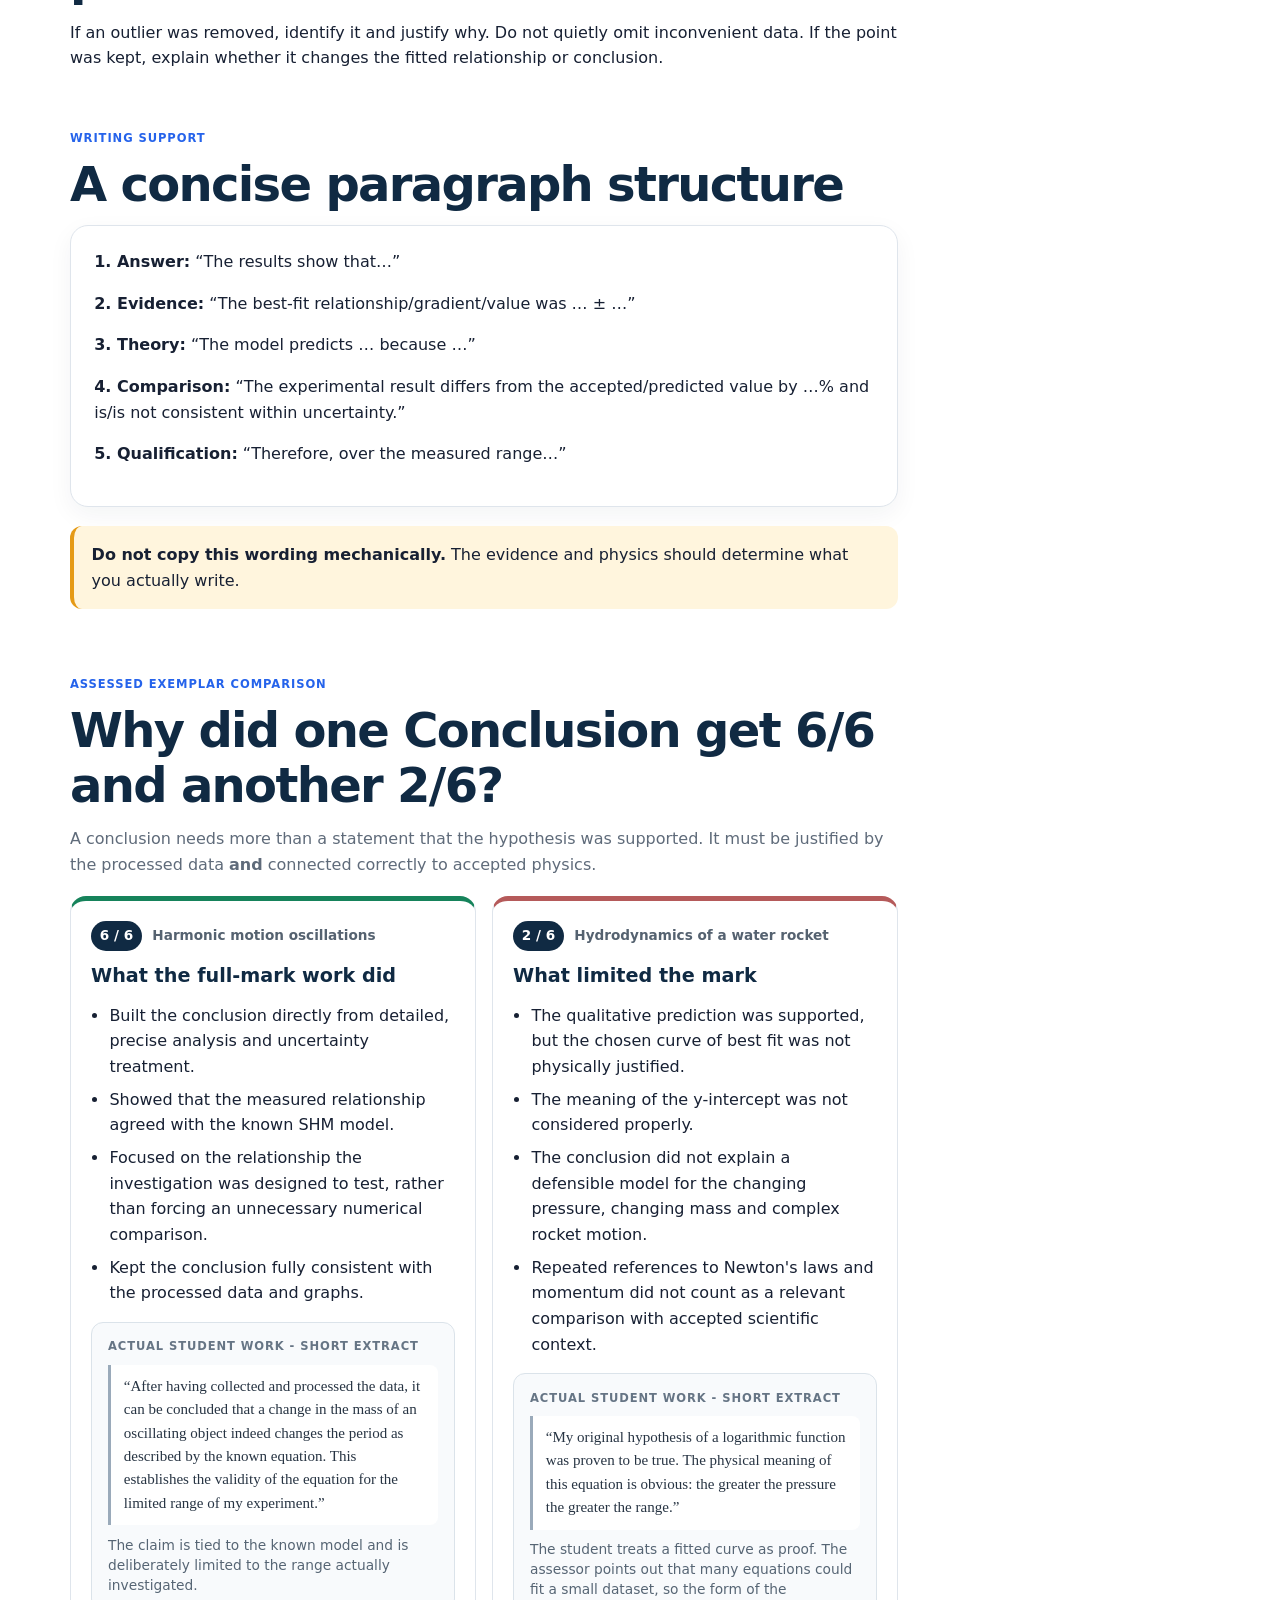
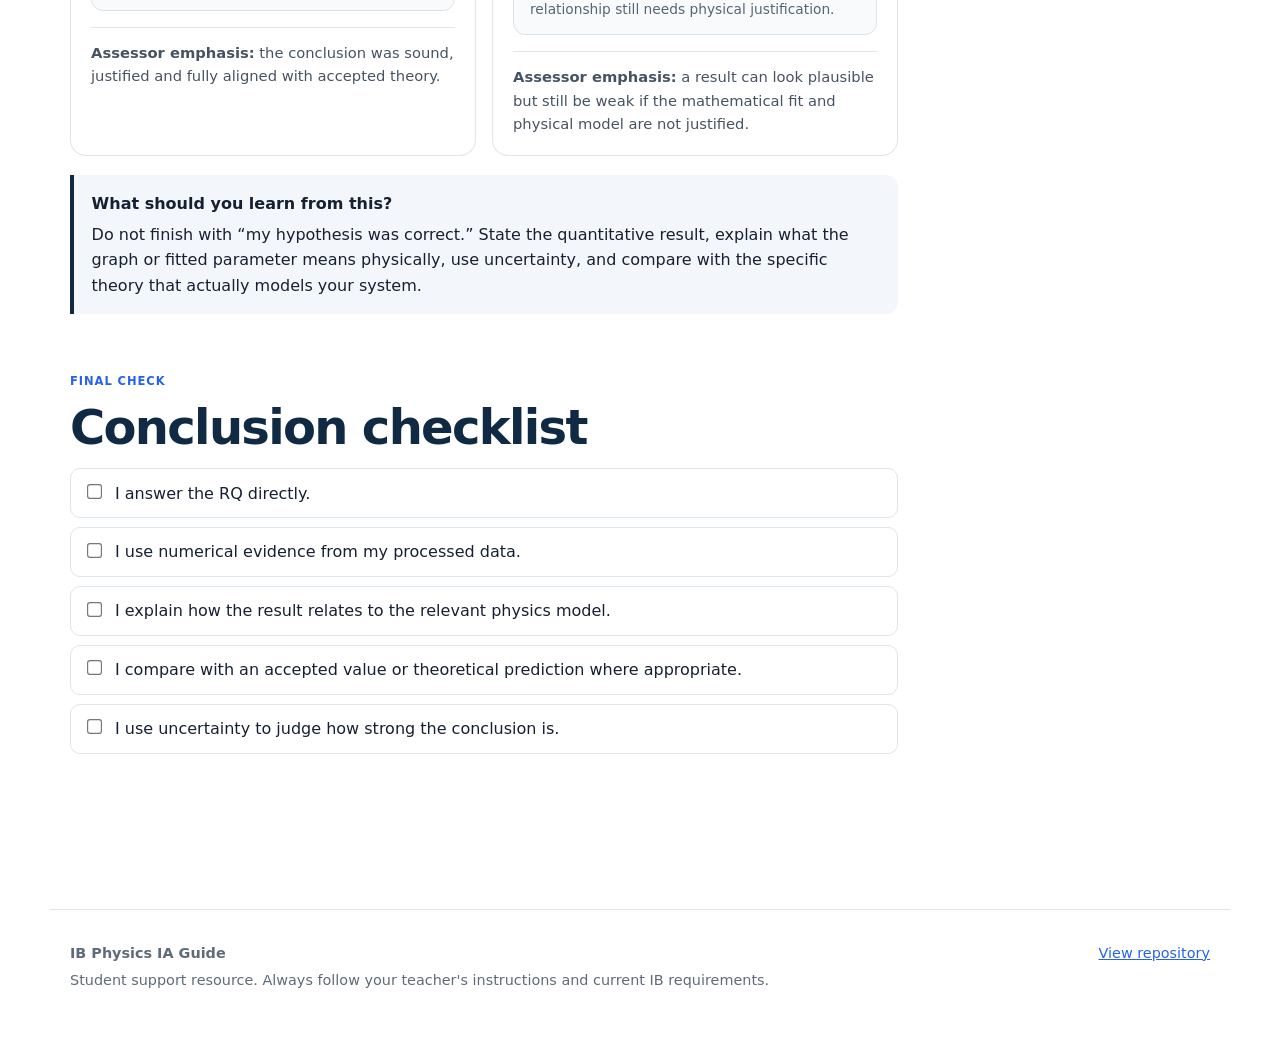
==== commit 3115b025: "Add Practical Skills to navigation" ====
--- a/conclusion.html
+++ b/conclusion.html
@@ -8,7 +8,7 @@
 </head>
 <body>
 <a class="skip-link" href="#main">Skip to content</a>
-<header class="site-header"><div class="nav-wrap"><a class="brand" href="index.html"><span class="brand-mark">IA</span><span>IB Physics IA Guide</span></a><button class="nav-toggle" type="button" aria-expanded="false" aria-controls="main-nav">Menu</button><nav id="main-nav" class="main-nav" aria-label="Main navigation"><a href="index.html">Home</a><a href="practicals.html">Practical ideas</a><a class="active" href="guide.html">IA sections</a><a href="resources.html">Resources</a><a href="faq.html">FAQ</a></nav></div></header>
+<header class="site-header"><div class="nav-wrap"><a class="brand" href="index.html"><span class="brand-mark">IA</span><span>IB Physics IA Guide</span></a><button class="nav-toggle" type="button" aria-expanded="false" aria-controls="main-nav">Menu</button><nav id="main-nav" class="main-nav" aria-label="Main navigation"><a href="index.html">Home</a><a href="practicals.html">Practical ideas</a><a class="active" href="guide.html">IA sections</a><a href="practical-skills.html">Practical skills</a><a href="resources.html">Resources</a><a href="faq.html">FAQ</a></nav></div></header>
 
 <main id="main">
 <section class="page-hero"><div class="inner">
--- a/styles.css
+++ b/styles.css
@@ -196,3 +196,62 @@
 .resource-button{font-size:.86rem;padding:.62rem .8rem}
 .resource-source-note{max-width:880px;margin-top:1rem}
 @media(max-width:800px){.exemplar-library-grid{grid-template-columns:1fr}}
+
+.work-snippet{margin:1rem 0;padding:.9rem 1rem;background:#f8fafc;border:1px solid #dbe3ea;border-radius:12px}
+.snippet-label{margin:0 0 .55rem;font-size:.72rem;font-weight:900;text-transform:uppercase;letter-spacing:.08em;color:#667585}
+.work-snippet blockquote{margin:.55rem 0;padding:.65rem .8rem;border-left:3px solid #9aaaba;background:#fff;border-radius:0 8px 8px 0;font-family:Georgia,"Times New Roman",serif;font-size:.94rem;line-height:1.55;color:#273443}
+.snippet-note{margin:.65rem 0 0;font-size:.86rem;line-height:1.45;color:#566574}
+
+.ia-overview-section{padding-top:3.2rem}
+.ia-at-a-glance{display:grid;grid-template-columns:repeat(4,1fr);gap:.8rem;margin:1.4rem 0 2rem}
+.ia-stat{border:1px solid var(--line);background:#fff;border-radius:14px;padding:1rem 1.05rem}
+.ia-stat strong{display:block;font-size:1.65rem;line-height:1;color:var(--navy);margin-bottom:.4rem}
+.ia-stat span{display:block;color:var(--muted);font-size:.86rem;line-height:1.35}
+.ia-timeline{display:grid;gap:.75rem;margin:0 0 2rem}
+.timeline-item{display:grid;grid-template-columns:82px 1fr;gap:1rem;align-items:center;background:#fff;border:1px solid var(--line);border-radius:15px;padding:1rem 1.1rem}
+.timeline-item.milestone{border-left:5px solid #d69821}
+.timeline-item.final{border-left:5px solid var(--green)}
+.timeline-date{width:68px;min-height:68px;border-radius:12px;background:#eef3f7;display:flex;flex-direction:column;align-items:center;justify-content:center;color:var(--navy);font-weight:900;text-align:center}
+.timeline-date span{font-size:1.18rem;line-height:1.05}
+.timeline-date small{font-size:.7rem;letter-spacing:.1em;margin-top:.18rem}
+.timeline-label{margin:0 0 .18rem;font-size:.72rem;text-transform:uppercase;letter-spacing:.08em;color:var(--muted);font-weight:850}
+.timeline-item h3{margin:.1rem 0 .2rem}
+.timeline-item p:last-child{margin:0;color:#52606d}
+.admin-grid{display:grid;grid-template-columns:repeat(2,1fr);gap:1rem}
+.admin-card{background:#fff;border:1px solid var(--line);border-radius:15px;padding:1.15rem}
+.admin-card h3{margin-top:0}
+.admin-card ul{padding-left:1.1rem;margin-bottom:0}
+.admin-card li{margin:.38rem 0}
+.admin-card p{margin-bottom:0;color:#52606d}
+.ia-file-note{margin-top:1rem}
+@media(max-width:900px){.ia-at-a-glance{grid-template-columns:repeat(2,1fr)}}
+@media(max-width:700px){
+ .admin-grid{grid-template-columns:1fr}
+ .timeline-item{grid-template-columns:64px 1fr;padding:.9rem}
+ .timeline-date{width:58px;min-height:62px}
+}
+@media(max-width:520px){.ia-at-a-glance{grid-template-columns:1fr 1fr}.ia-stat strong{font-size:1.35rem}}
+
+.equipment-request-card{display:flex;align-items:center;justify-content:space-between;gap:1.2rem;margin-top:1.2rem;padding:1.2rem 1.3rem;border:1px solid var(--line);border-radius:15px;background:#fff}
+.equipment-request-card h3{margin:.1rem 0 .3rem}
+.equipment-request-card p:last-child{margin-bottom:0;color:var(--muted)}
+.equipment-request-card .button{flex:0 0 auto;text-align:center}
+.compact-request{margin:1rem 0 2rem}
+@media(max-width:720px){.equipment-request-card{align-items:flex-start;flex-direction:column}.equipment-request-card .button{width:100%}}
+
+.research-video-library{margin-top:1.2rem}
+.research-video-library>.video-resource-head{margin-bottom:.8rem}
+.research-video-grid{display:grid;grid-template-columns:repeat(3,minmax(0,1fr));gap:1rem;margin-bottom:1rem}
+.video-card{margin:0}
+.video-card-title{font-weight:850;margin:0 0 .7rem;color:var(--navy)}
+.featured-video{margin-top:1rem}
+@media(max-width:950px){.research-video-grid{grid-template-columns:1fr 1fr}}
+@media(max-width:650px){.research-video-grid{grid-template-columns:1fr}}
+
+.class-resource-grid{display:grid;gap:1rem;margin-top:1rem}
+.class-resource-card{display:grid;grid-template-columns:64px 1fr;gap:1rem;align-items:start;border:1px solid var(--line);border-radius:16px;background:#fff;padding:1.15rem}
+.class-resource-icon{width:54px;height:54px;border-radius:12px;background:#eaf2f7;color:var(--navy);font-weight:900;display:flex;align-items:center;justify-content:center;font-size:.82rem;letter-spacing:.05em}
+.class-resource-card h3{margin:.05rem 0 .35rem}
+.class-resource-card p{color:var(--muted)}
+.class-resource-card .button{margin-top:.35rem}
+@media(max-width:620px){.class-resource-card{grid-template-columns:1fr}.class-resource-icon{width:48px;height:48px}}
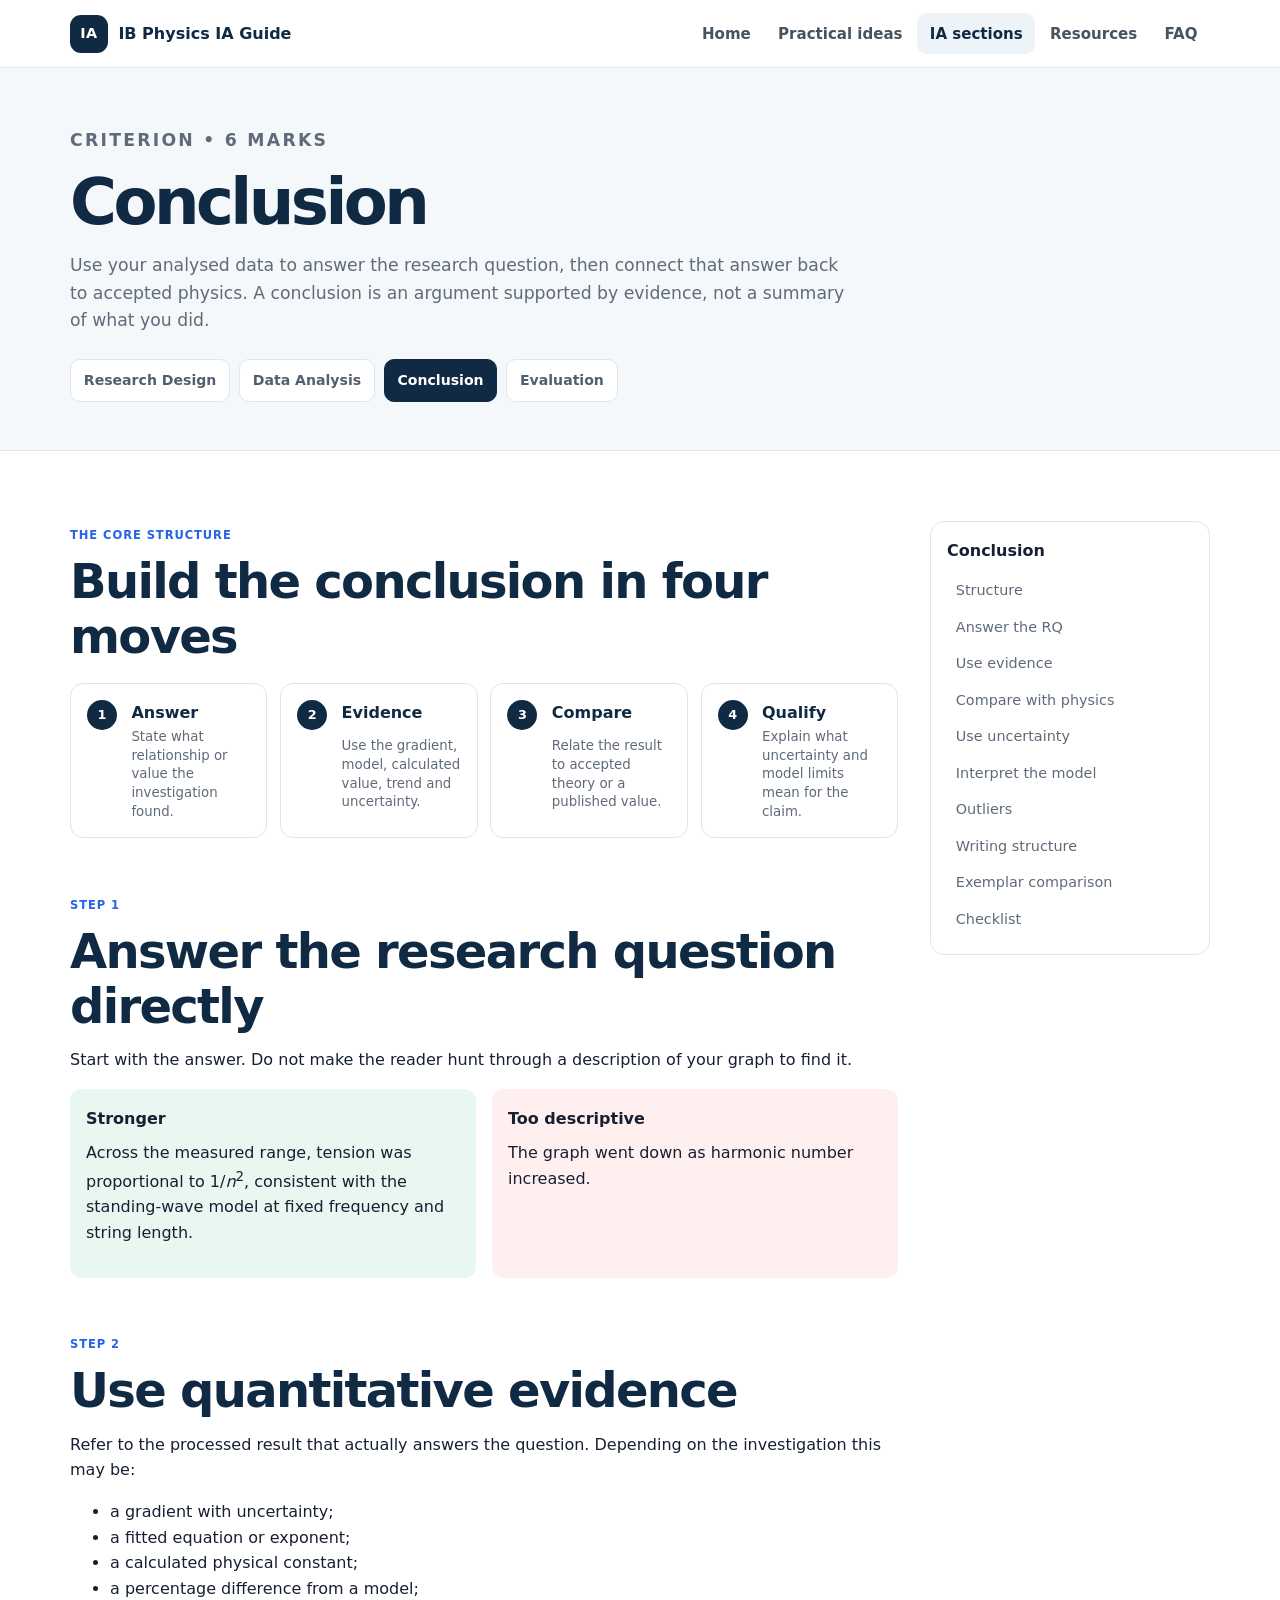
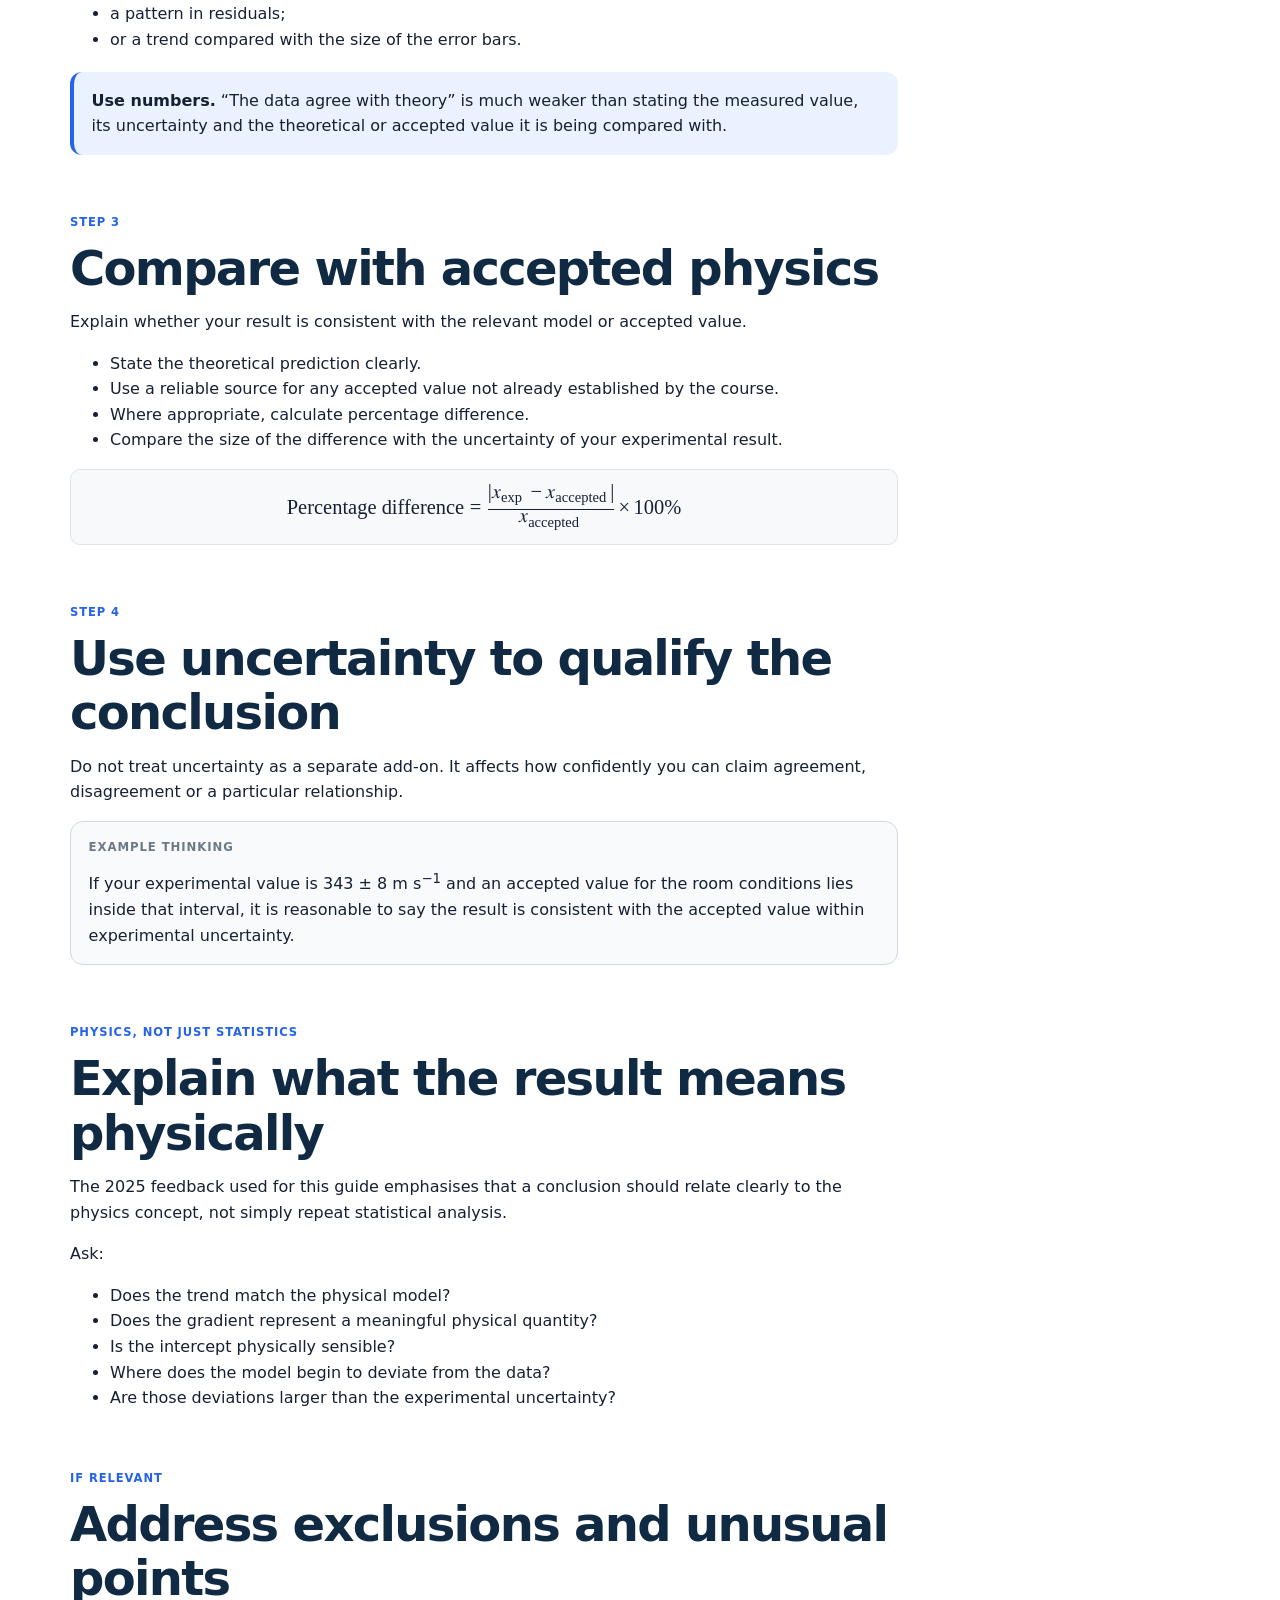
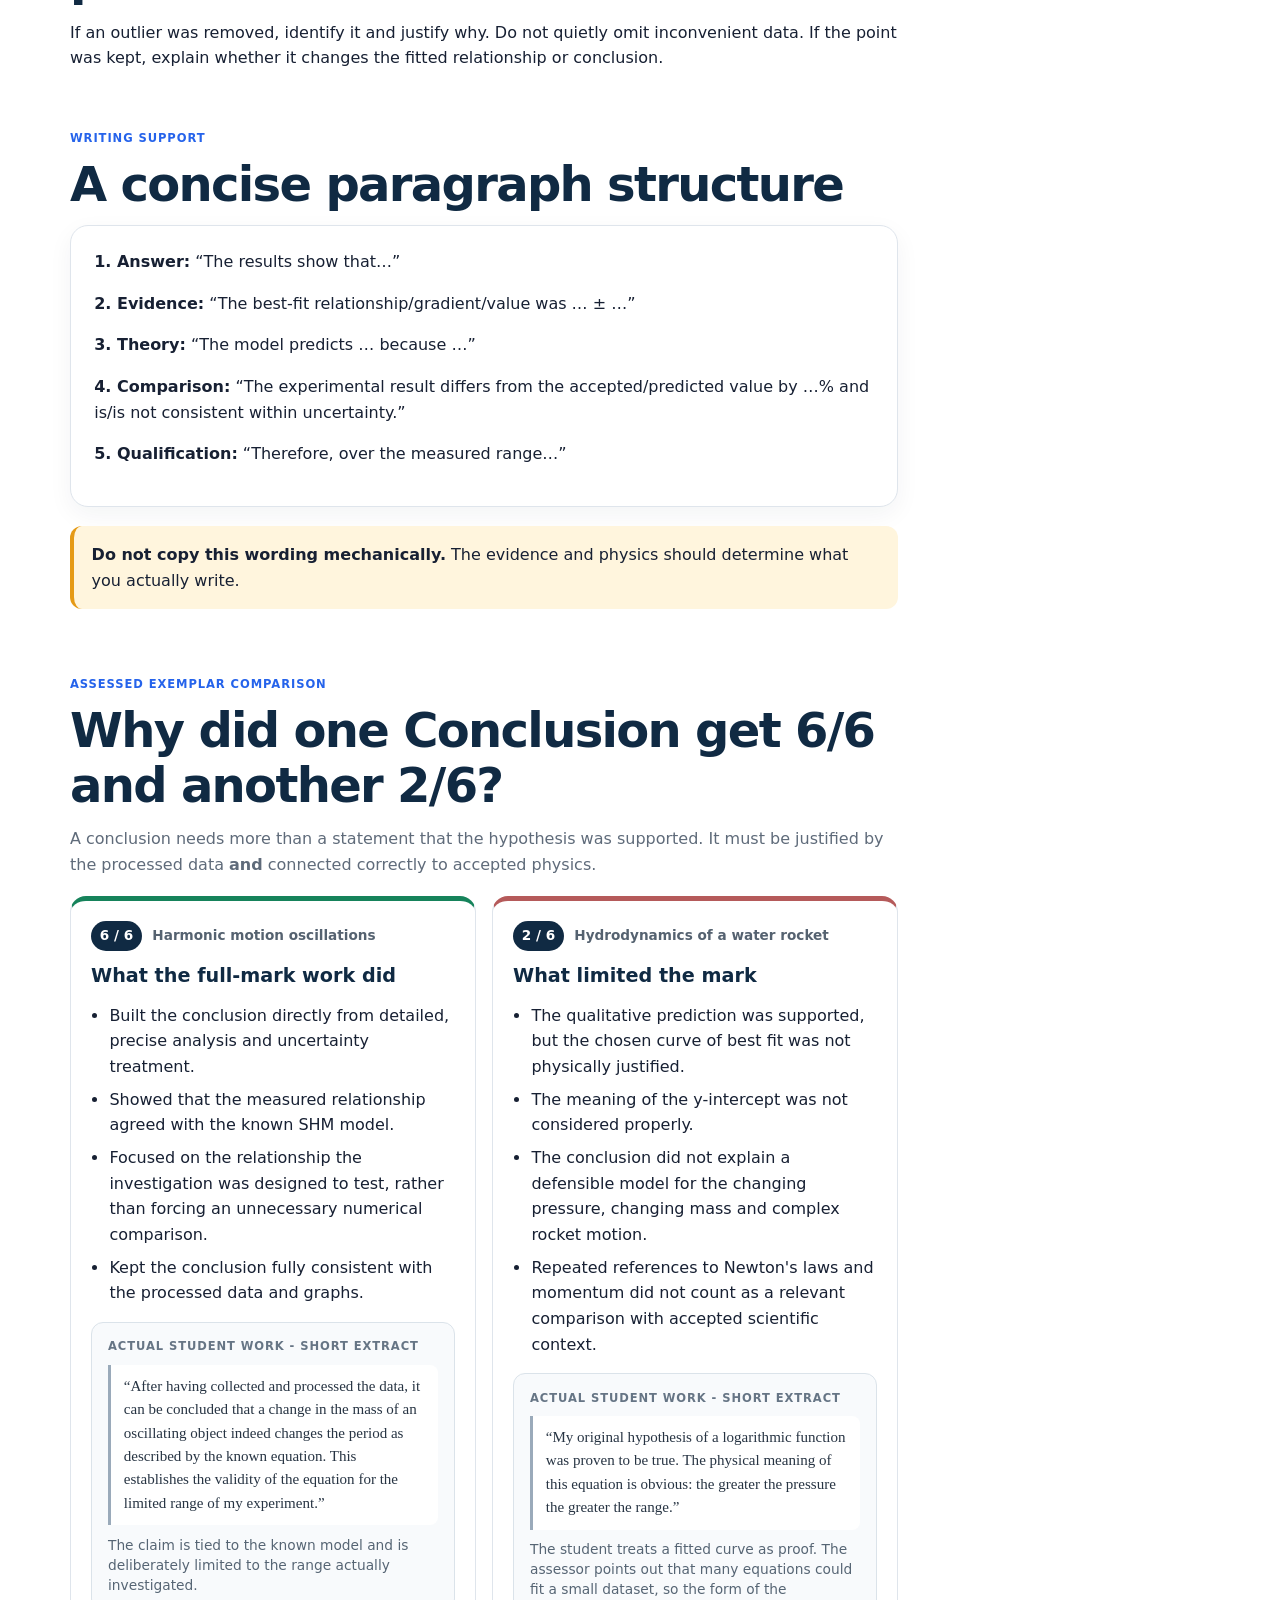
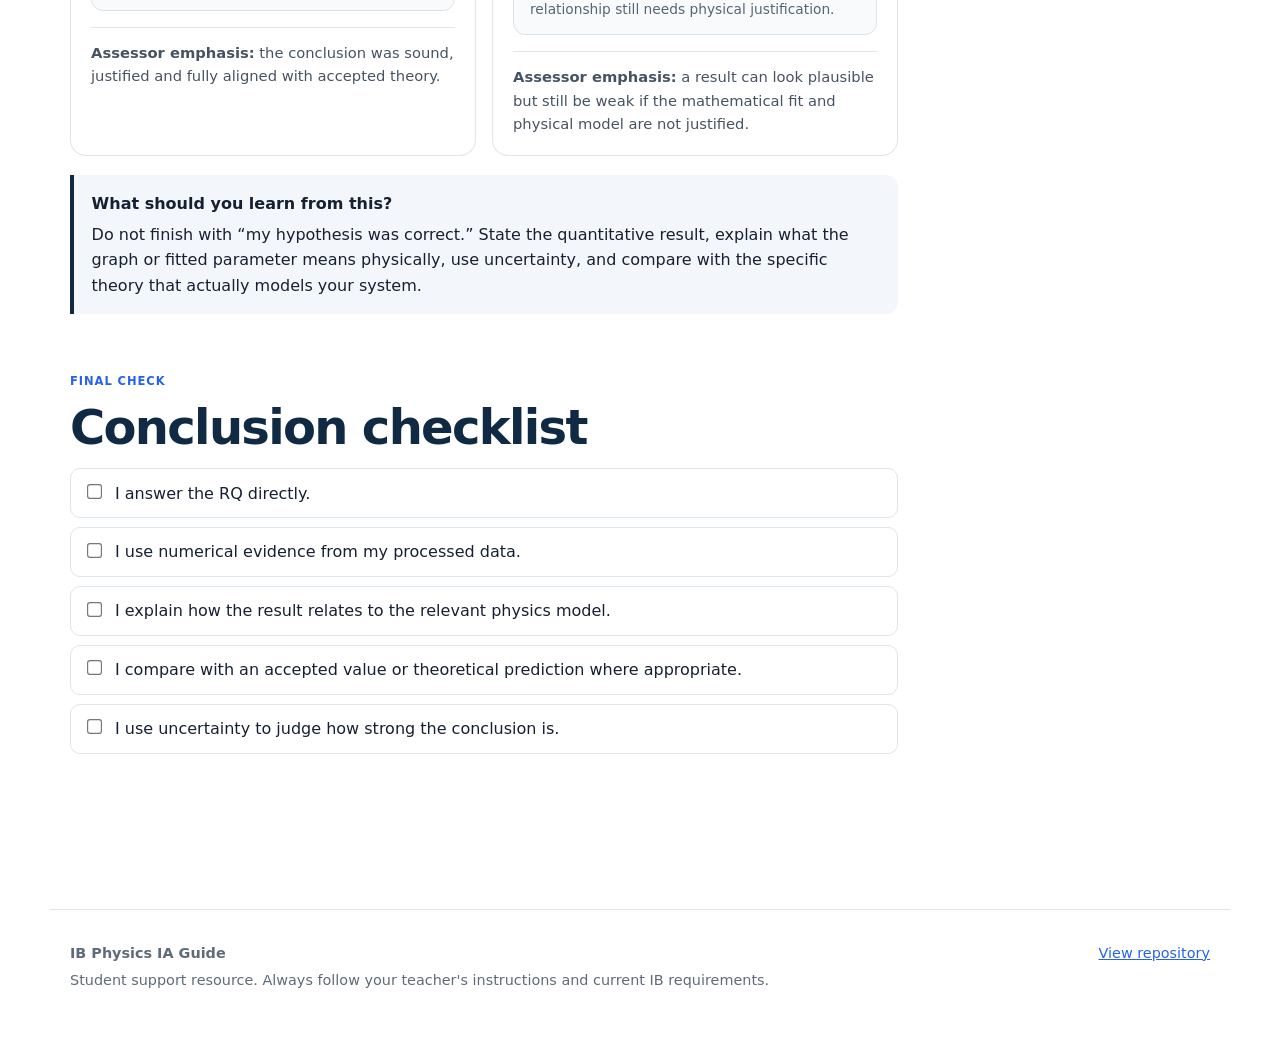
==== commit d3d6c5c7: "Remove standalone Practical Skills nav link" ====
--- a/conclusion.html
+++ b/conclusion.html
@@ -8,7 +8,7 @@
 </head>
 <body>
 <a class="skip-link" href="#main">Skip to content</a>
-<header class="site-header"><div class="nav-wrap"><a class="brand" href="index.html"><span class="brand-mark">IA</span><span>IB Physics IA Guide</span></a><button class="nav-toggle" type="button" aria-expanded="false" aria-controls="main-nav">Menu</button><nav id="main-nav" class="main-nav" aria-label="Main navigation"><a href="index.html">Home</a><a href="practicals.html">Practical ideas</a><a class="active" href="guide.html">IA sections</a><a href="practical-skills.html">Practical skills</a><a href="resources.html">Resources</a><a href="faq.html">FAQ</a></nav></div></header>
+<header class="site-header"><div class="nav-wrap"><a class="brand" href="index.html"><span class="brand-mark">IA</span><span>IB Physics IA Guide</span></a><button class="nav-toggle" type="button" aria-expanded="false" aria-controls="main-nav">Menu</button><nav id="main-nav" class="main-nav" aria-label="Main navigation"><a href="index.html">Home</a><a href="practicals.html">Practical ideas</a><a class="active" href="guide.html">IA sections</a><a href="resources.html">Resources</a><a href="faq.html">FAQ</a></nav></div></header>
 
 <main id="main">
 <section class="page-hero"><div class="inner">
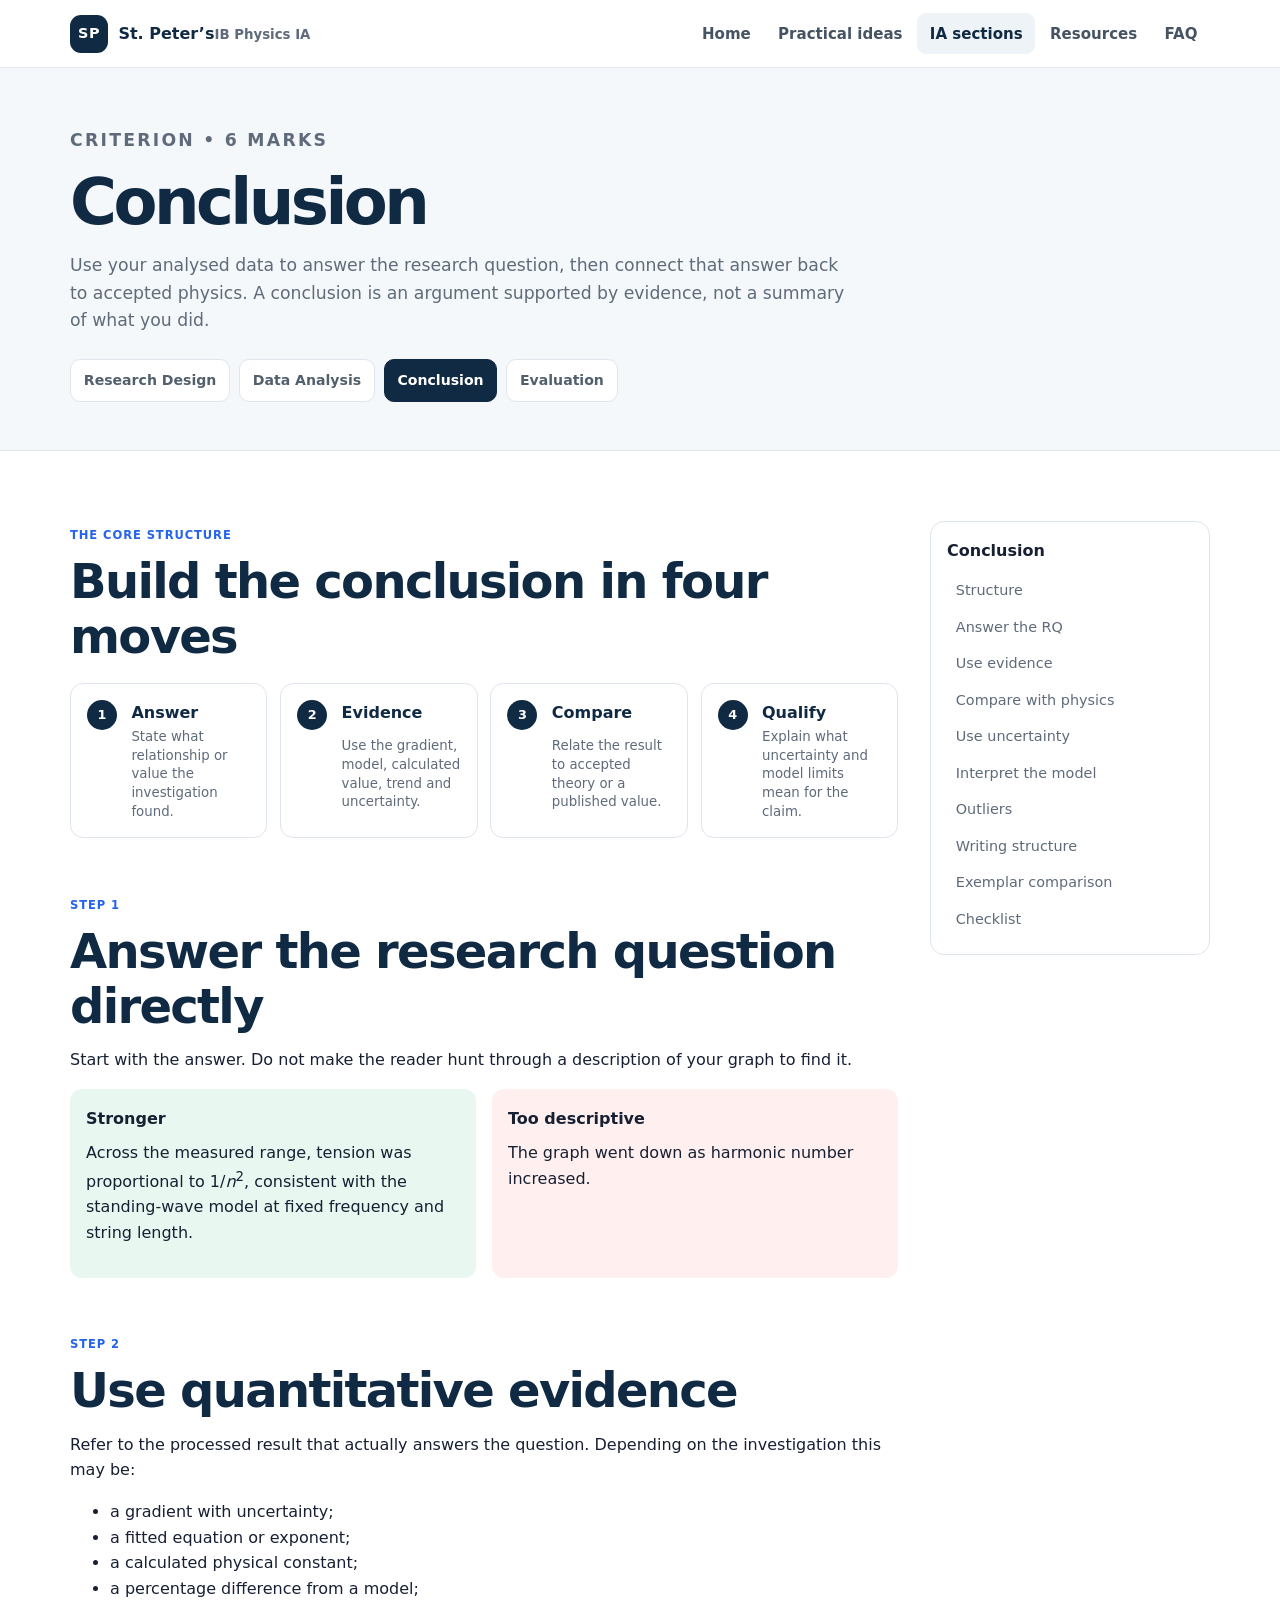
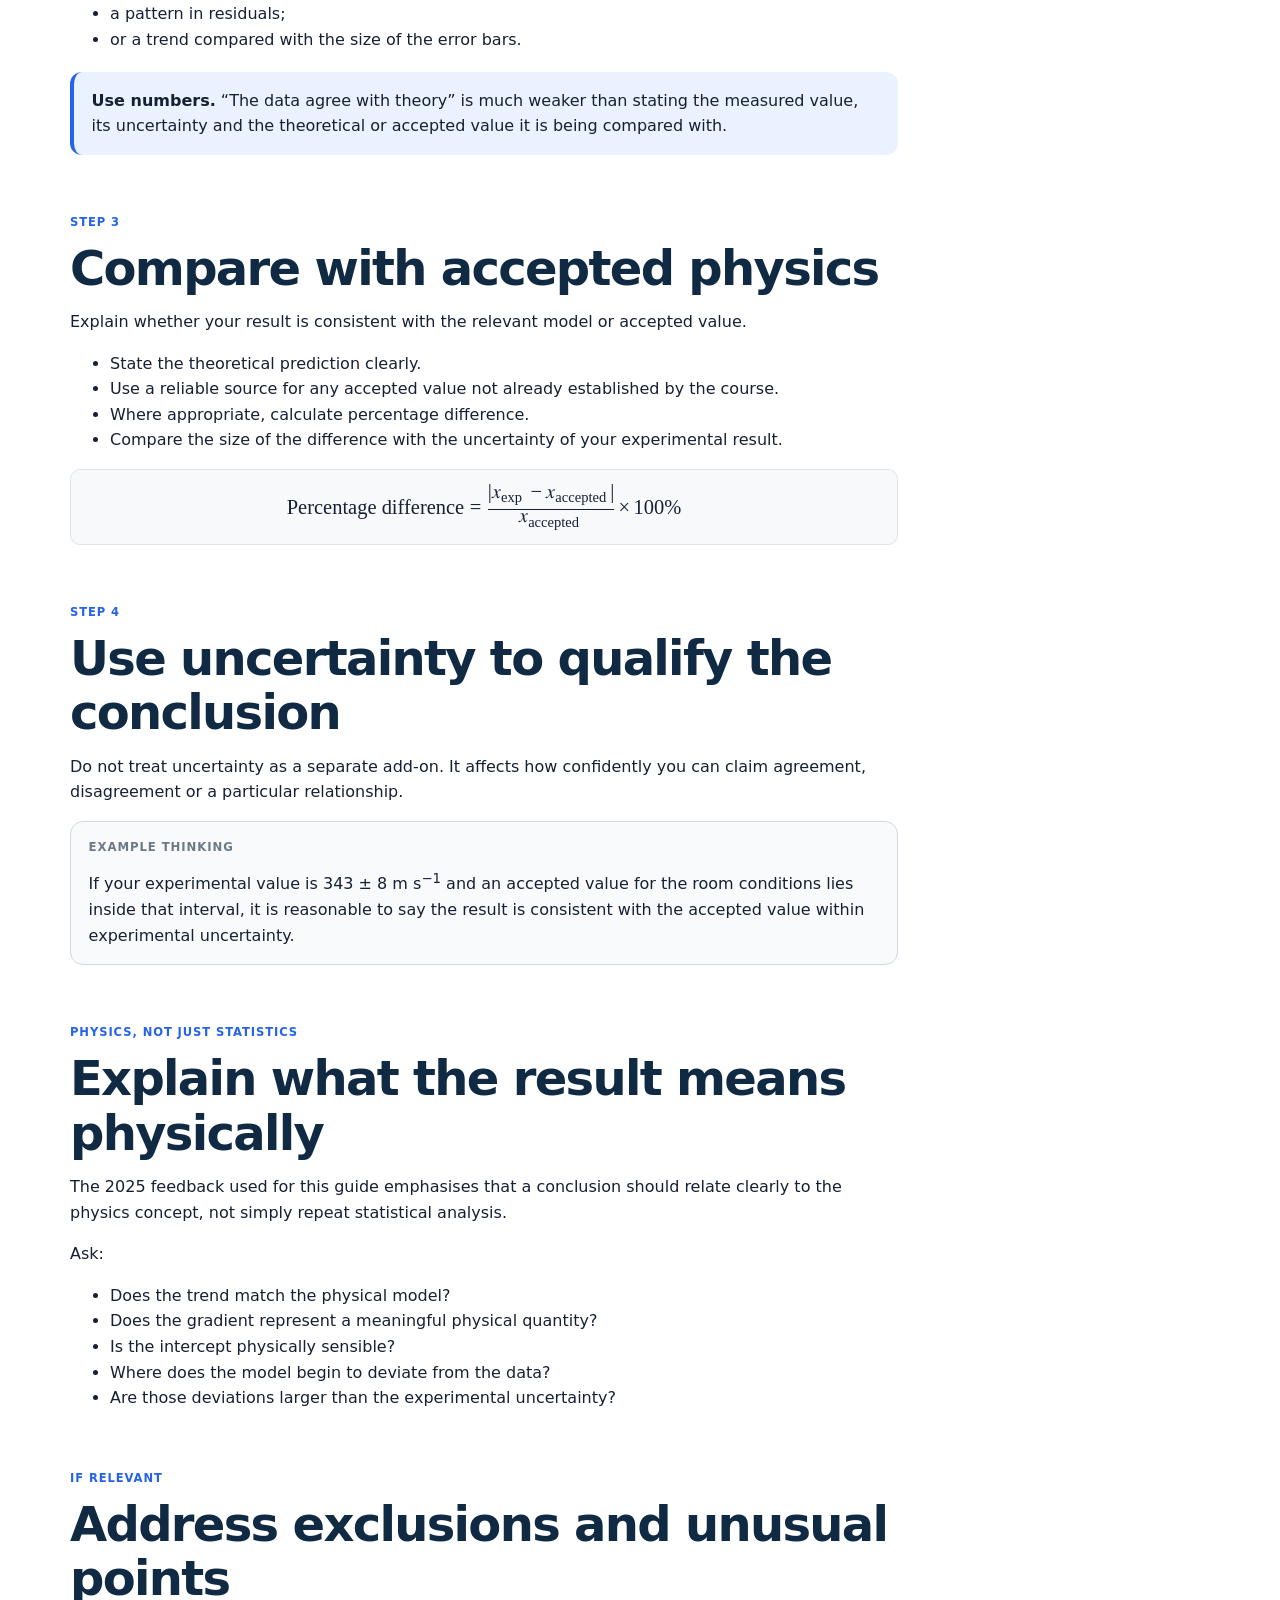
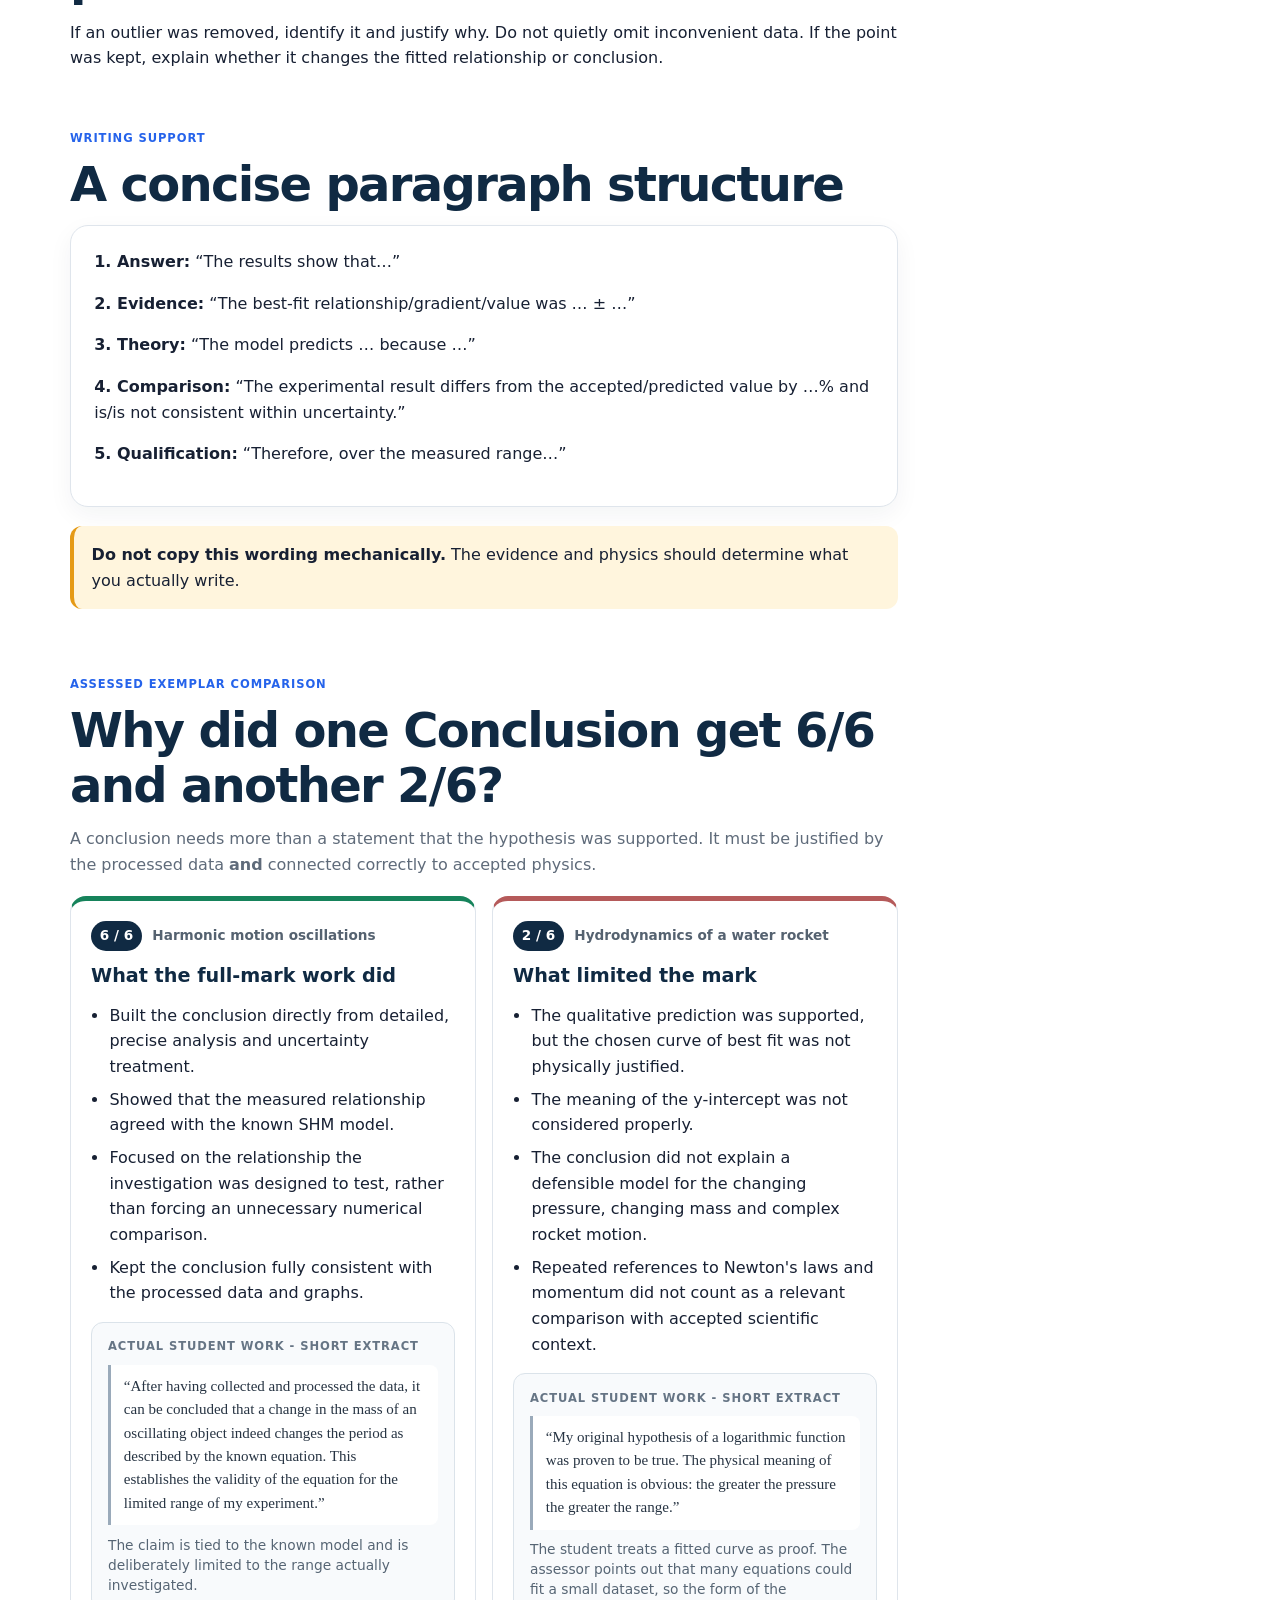
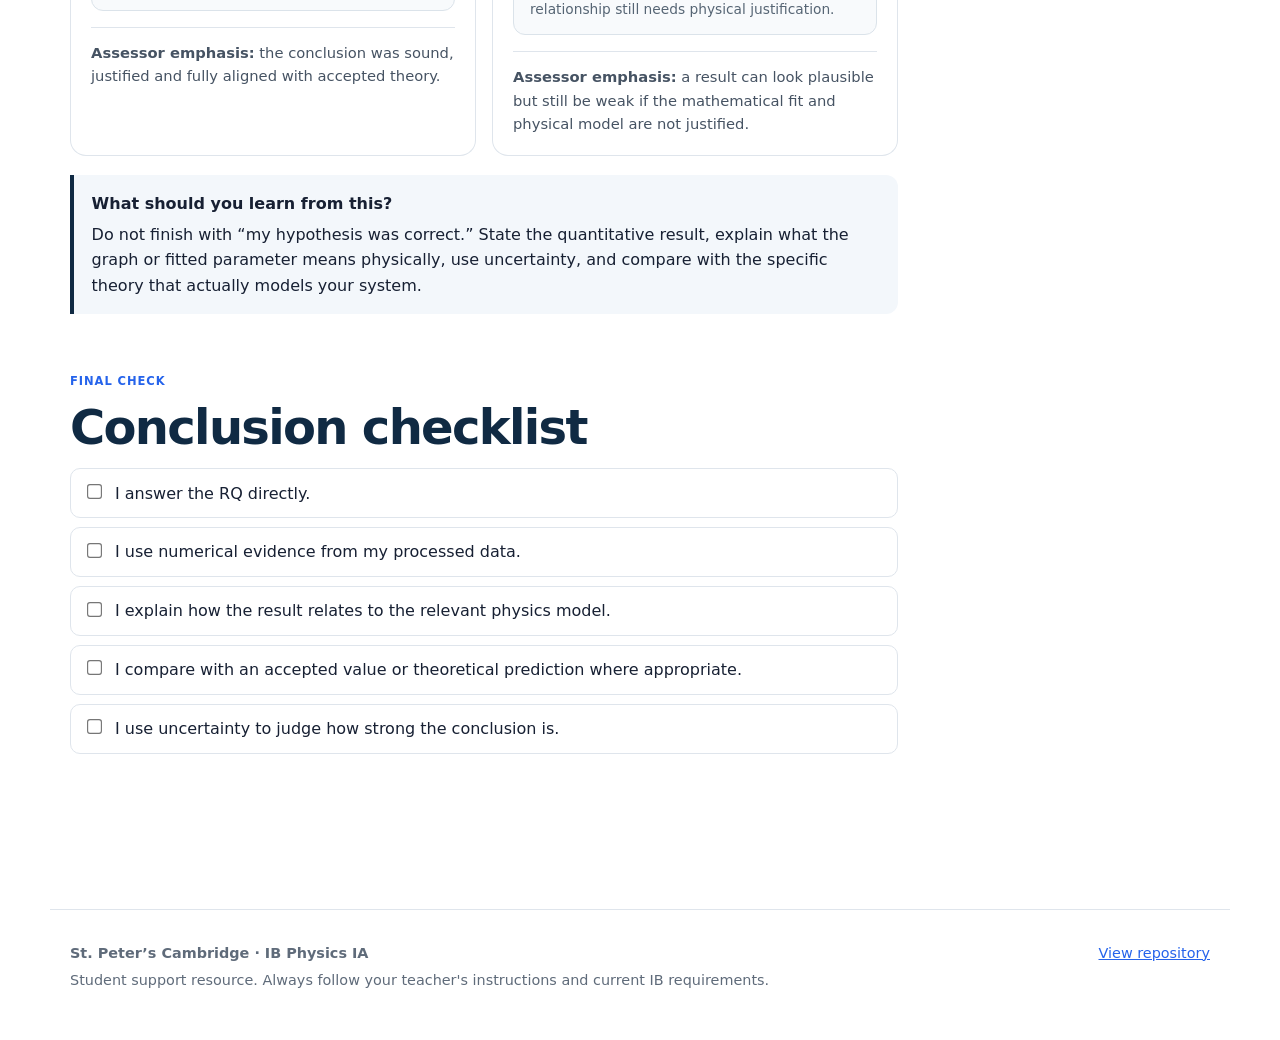
==== commit 45aec27d: "Apply St Peter's branding to conclusion.html" ====
--- a/conclusion.html
+++ b/conclusion.html
@@ -8,7 +8,7 @@
 </head>
 <body>
 <a class="skip-link" href="#main">Skip to content</a>
-<header class="site-header"><div class="nav-wrap"><a class="brand" href="index.html"><span class="brand-mark">IA</span><span>IB Physics IA Guide</span></a><button class="nav-toggle" type="button" aria-expanded="false" aria-controls="main-nav">Menu</button><nav id="main-nav" class="main-nav" aria-label="Main navigation"><a href="index.html">Home</a><a href="practicals.html">Practical ideas</a><a class="active" href="guide.html">IA sections</a><a href="resources.html">Resources</a><a href="faq.html">FAQ</a></nav></div></header>
+<header class="site-header"><div class="nav-wrap"><a class="brand" href="index.html"><span class="brand-mark">SP</span><span class="brand-copy"><strong>St. Peter’s</strong><small>IB Physics IA</small></span></a><button class="nav-toggle" type="button" aria-expanded="false" aria-controls="main-nav">Menu</button><nav id="main-nav" class="main-nav" aria-label="Main navigation"><a href="index.html">Home</a><a href="practicals.html">Practical ideas</a><a class="active" href="guide.html">IA sections</a><a href="resources.html">Resources</a><a href="faq.html">FAQ</a></nav></div></header>
 
 <main id="main">
 <section class="page-hero"><div class="inner">
@@ -146,5 +146,5 @@
 </div>
 </section>
 </main>
-<footer class="site-footer"><div><strong>IB Physics IA Guide</strong><p>Student support resource. Always follow your teacher's instructions and current IB requirements.</p></div><a href="https://github.com/stp-science/ib-physics-ia-guide">View repository</a></footer>
+<footer class="site-footer"><div><strong>St. Peter’s Cambridge · IB Physics IA</strong><p>Student support resource. Always follow your teacher's instructions and current IB requirements.</p></div><a href="https://github.com/stp-science/ib-physics-ia-guide">View repository</a></footer>
 </body></html>
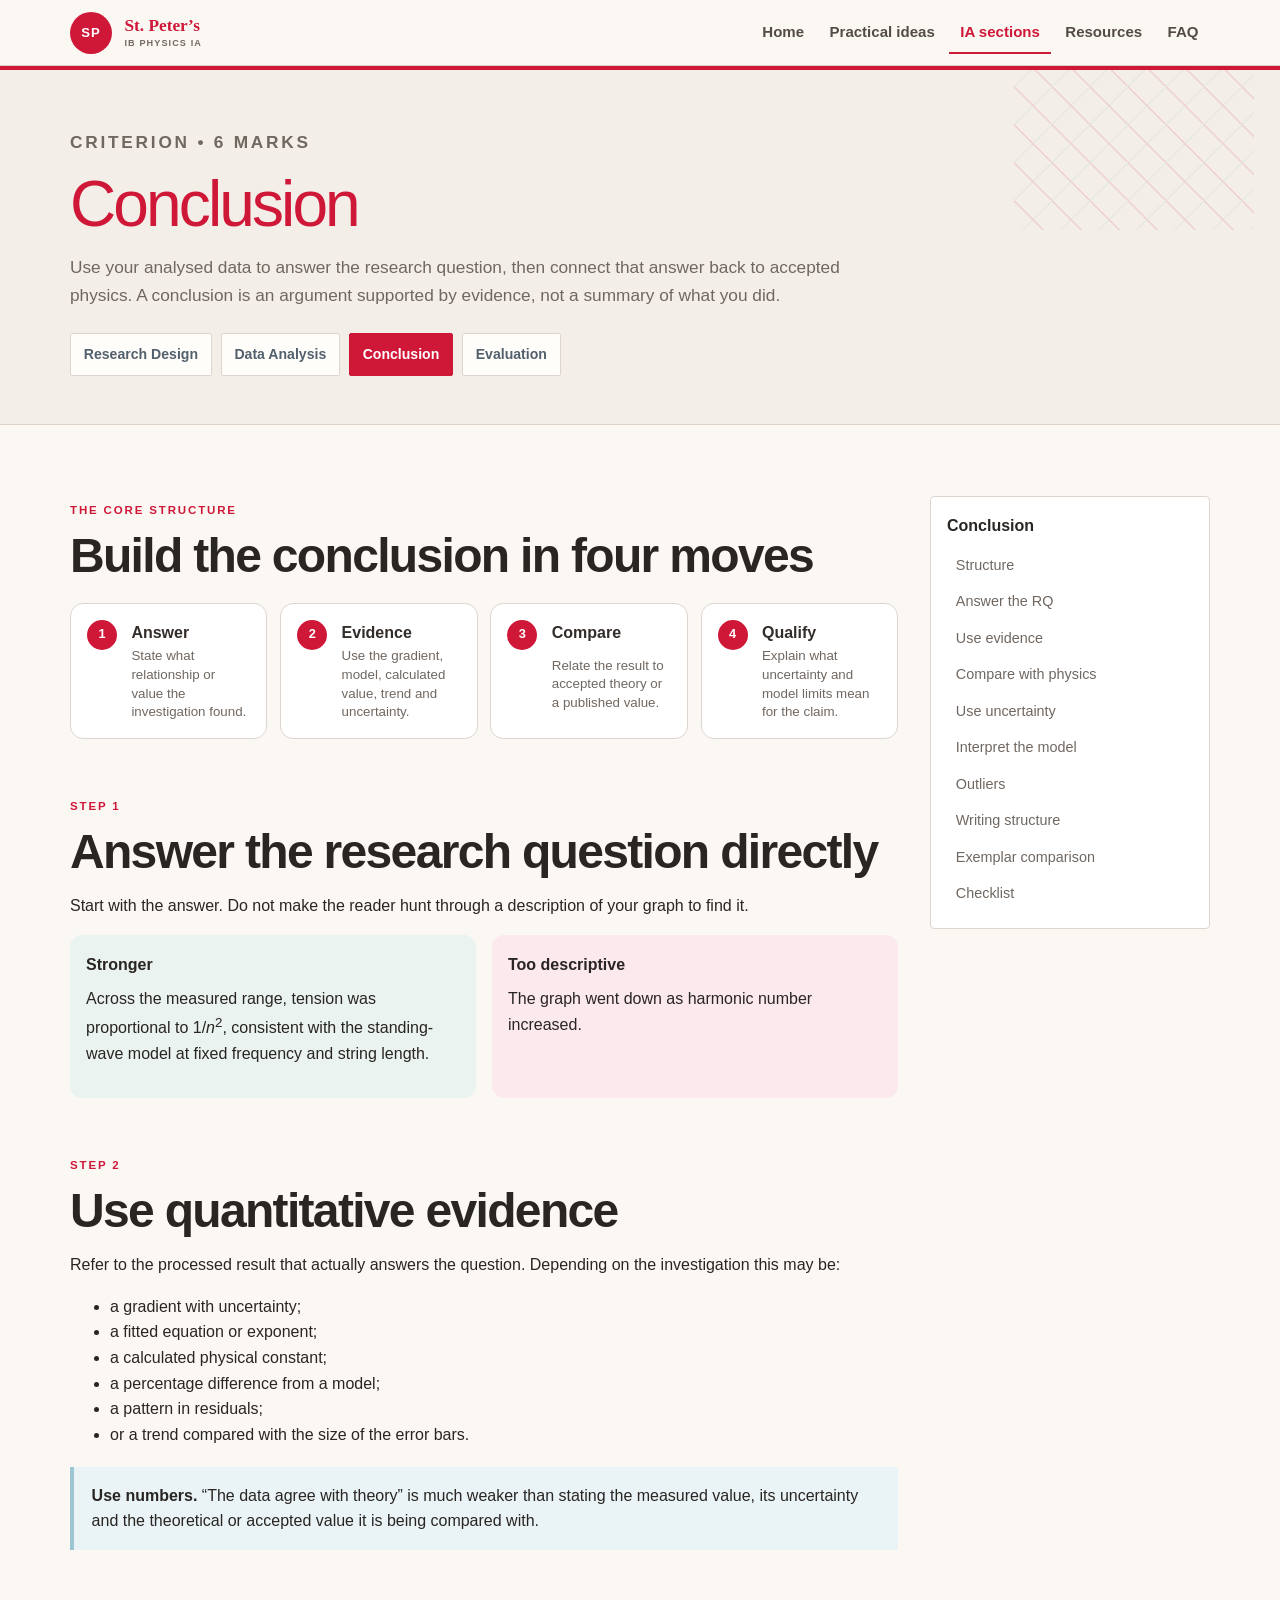
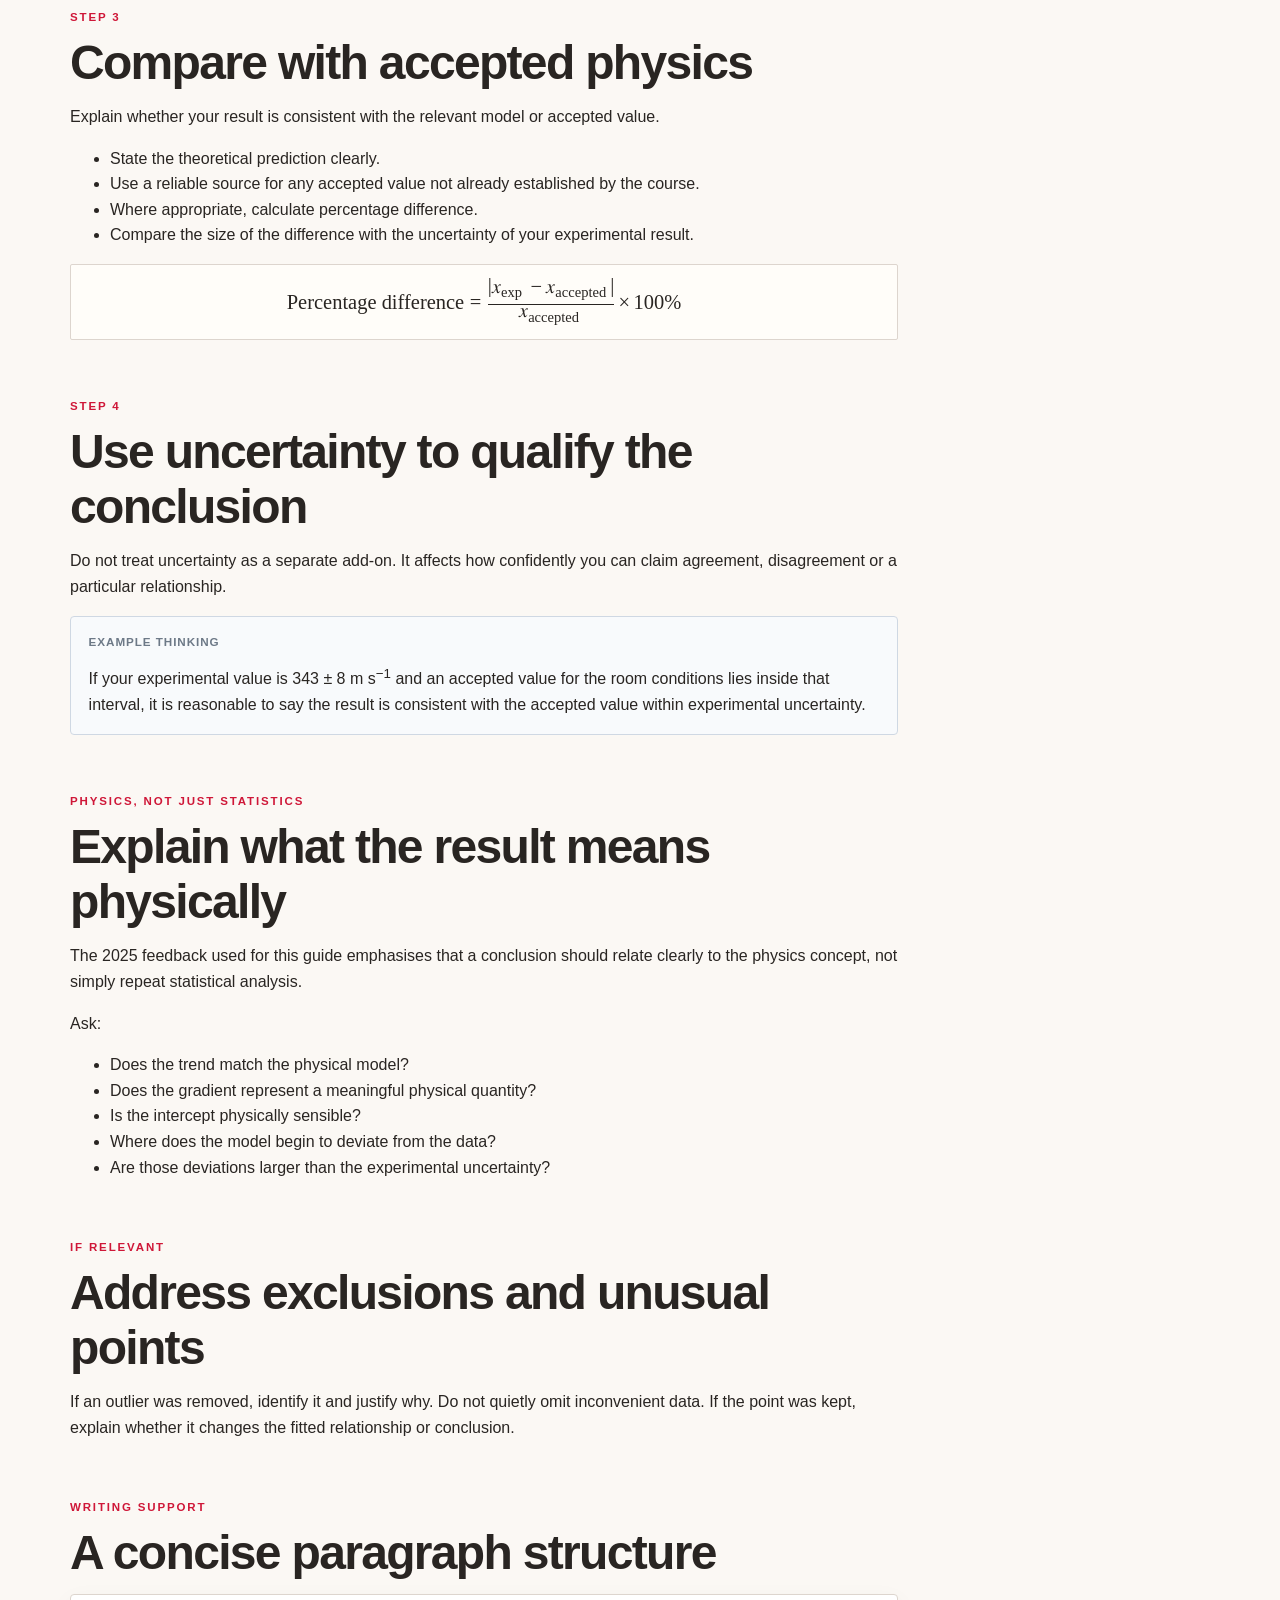
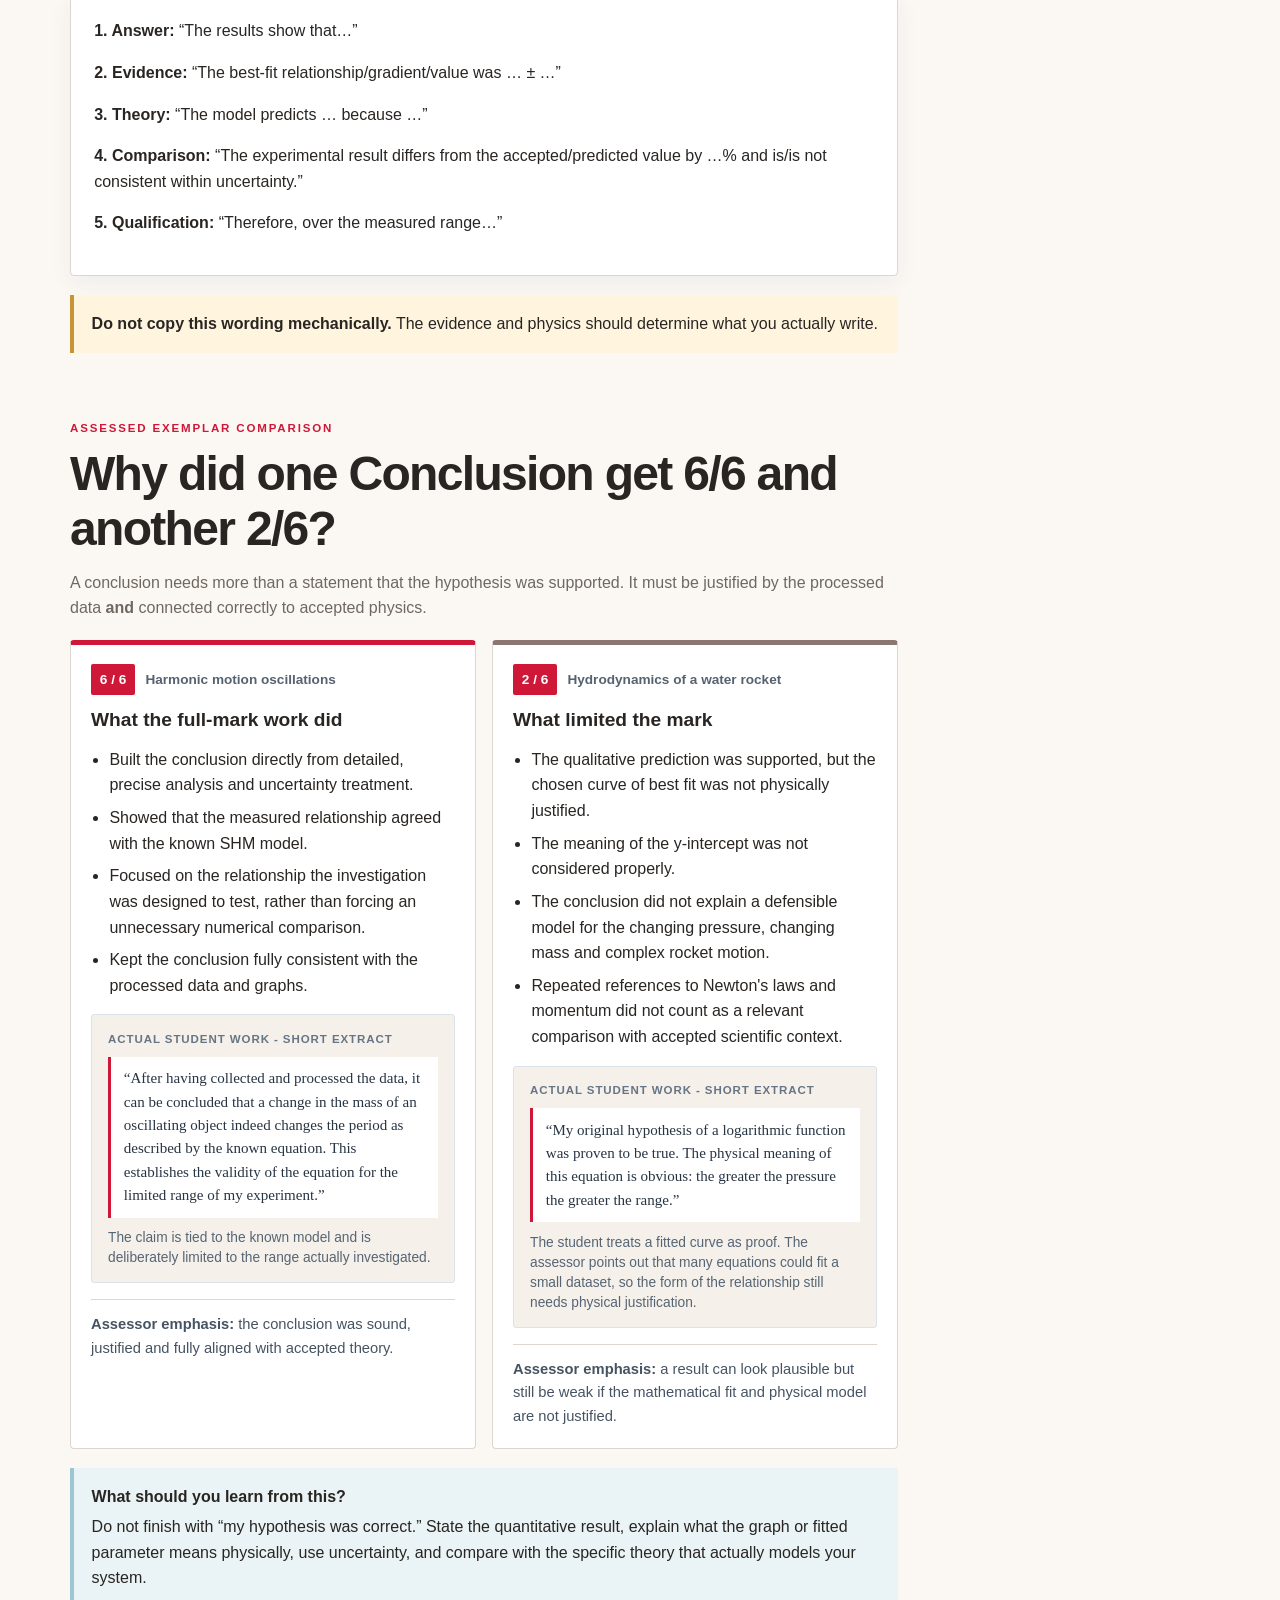
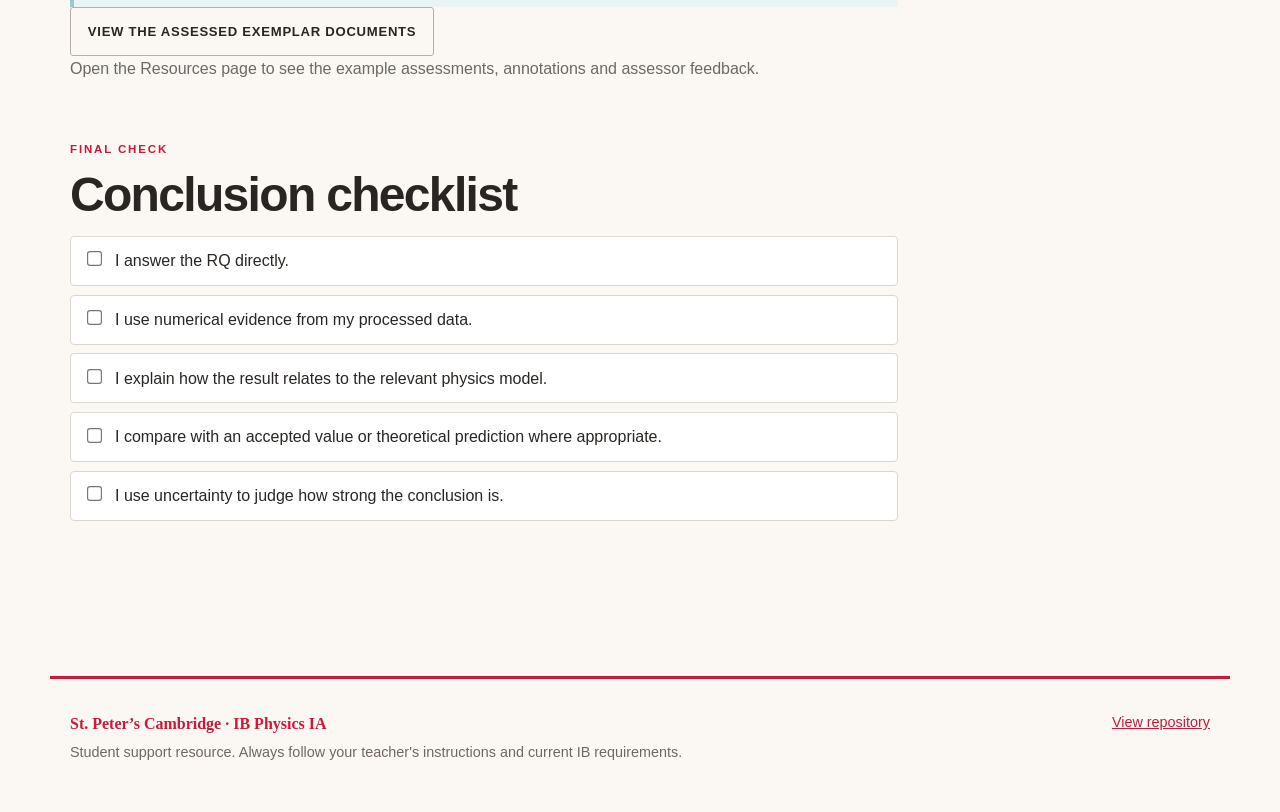
==== commit ce1aabf5: "Link exemplar comparisons to assessed documents" ====
--- a/conclusion.html
+++ b/conclusion.html
@@ -128,6 +128,11 @@
     <strong>What should you learn from this?</strong>
     <p>Do not finish with “my hypothesis was correct.” State the quantitative result, explain what the graph or fitted parameter means physically, use uncertainty, and compare with the specific theory that actually models your system.</p>
   </div>
+
+  <div class="exemplar-resource-link">
+    <a class="button secondary" href="resources.html#assessed-exemplars">View the assessed exemplar documents</a>
+    <p class="small">Open the Resources page to see the example assessments, annotations and assessor feedback.</p>
+  </div>
 </section>
 
 <section id="conclusion-checklist" class="content-section">
--- a/styles.css
+++ b/styles.css
@@ -1,9 +1,10 @@
 :root{
-  --ink:#172033;--muted:#5f6b7a;--line:#dfe5ec;--paper:#ffffff;--soft:#f5f7fa;
-  --navy:#102a43;--blue:#2563eb;--blue-soft:#eaf1ff;
-  --amber:#c77a00;--amber-soft:#fff5dd;--green:#16835b;--green-soft:#e8f7f0;
-  --purple:#7656c9;--purple-soft:#f1edff;--red:#b54747;--red-soft:#fff0ef;
-  --shadow:0 12px 34px rgba(16,42,67,.09);--radius:18px;--max:1180px;
+  --ink:#292522;--muted:#706761;--line:#ddd5ce;--paper:#fbf8f4;--soft:#f2ede7;
+  --navy:#332d2a;--blue:#cf1738;--blue-soft:#fbe9ed;
+  --amber:#c89535;--amber-soft:#fff5df;--green:#397463;--green-soft:#eaf3ef;
+  --purple:#6d627a;--purple-soft:#f0edf2;--red:#cf1738;--red-soft:#fbe9ed;
+  --school-red:#cf1738;--school-red-dark:#aa102c;--school-cream:#f3eee8;--school-blue:#9bc6d2;--school-blue-soft:#eaf4f6;
+  --shadow:0 12px 34px rgba(63,43,38,.08);--radius:14px;--max:1180px;
 }
 *{box-sizing:border-box}
 html{scroll-behavior:smooth}
@@ -255,3 +256,118 @@
 .class-resource-card p{color:var(--muted)}
 .class-resource-card .button{margin-top:.35rem}
 @media(max-width:620px){.class-resource-card{grid-template-columns:1fr}.class-resource-icon{width:48px;height:48px}}
+
+
+/* St. Peter's refreshed brand layer */
+body{font-family:Arial,Helvetica,sans-serif;background:var(--paper);color:var(--ink)}
+.site-header{background:rgba(251,248,244,.96);border-bottom:1px solid #d9d0c8}
+.nav-wrap{padding-top:.72rem;padding-bottom:.72rem}
+.brand{gap:.78rem;color:var(--school-red);font-family:Georgia,"Times New Roman",serif;font-weight:700}
+.brand-mark{width:42px;height:42px;border-radius:50%;background:var(--school-red);color:#fff;font-family:Arial,Helvetica,sans-serif;font-size:.82rem;letter-spacing:.08em}
+.brand-copy{display:flex;flex-direction:column;line-height:1.03}
+.brand-copy strong{font-size:1.08rem;font-weight:700}
+.brand-copy small{font-family:Arial,Helvetica,sans-serif;text-transform:uppercase;letter-spacing:.12em;font-size:.57rem;color:#746862;margin-top:.28rem;font-weight:800}
+.main-nav a{border-radius:0;color:#544b46;padding:.5rem .72rem;border-bottom:2px solid transparent}
+.main-nav a:hover,.main-nav a.active{background:transparent;color:var(--school-red);border-bottom-color:var(--school-red)}
+.nav-toggle{background:var(--school-red);color:#fff;border-radius:4px}
+
+.hero{position:relative;background:linear-gradient(130deg,#f2ece5 0%,#fbf8f4 55%,#eaf4f6 100%);border-bottom:0;overflow:hidden}
+.hero:after{content:"";position:absolute;right:-55px;bottom:-85px;width:310px;height:310px;opacity:.22;background:
+linear-gradient(45deg,transparent 46%,var(--school-red) 47%,var(--school-red) 49%,transparent 50%),
+linear-gradient(-45deg,transparent 46%,var(--school-blue) 47%,var(--school-blue) 49%,transparent 50%);
+background-size:44px 44px;transform:rotate(8deg);pointer-events:none}
+.hero-inner{position:relative;z-index:1;padding-top:5.6rem;padding-bottom:5.6rem}
+.eyebrow,.kicker{color:var(--school-red);letter-spacing:.16em}
+h1,h2,h3{color:var(--ink)}
+.hero h1,.page-hero h1{color:var(--school-red);font-weight:500;letter-spacing:-.045em}
+h2{font-weight:600}
+h3{font-weight:700}
+.hero-card{border:0;border-top:5px solid var(--school-red);border-radius:4px;background:#fffdf9;box-shadow:var(--shadow)}
+.score{color:var(--school-red)}
+.criterion-dots .dot{height:5px;border-radius:0}
+.dot.research,.dot.conclusion{background:var(--school-red)}
+.dot.data,.dot.evaluation{background:var(--school-blue)}
+
+.button{border-radius:3px;text-transform:uppercase;letter-spacing:.055em;font-size:.82rem;padding:.82rem 1.05rem}
+.button.primary{background:var(--school-red);color:#fff}
+.button.primary:hover{background:var(--school-red-dark)}
+.button.secondary{border-color:#b9aea6;background:transparent;color:var(--ink)}
+.button.secondary:hover{border-color:var(--school-red);color:var(--school-red)}
+.button.light-button{color:var(--school-red);border-radius:3px}
+
+.page-hero{position:relative;background:var(--school-cream);border-bottom:1px solid #ddd1c8;border-top:4px solid var(--school-red);overflow:hidden}
+.page-hero:after{content:"";position:absolute;right:2%;top:-60px;width:240px;height:220px;opacity:.12;background:
+linear-gradient(45deg,transparent 47%,var(--school-red) 48%,var(--school-red) 50%,transparent 51%),
+linear-gradient(-45deg,transparent 47%,var(--school-blue) 48%,var(--school-blue) 50%,transparent 51%);
+background-size:38px 38px;pointer-events:none}
+.page-hero .inner{position:relative;z-index:1}
+.subnav a,.section-tabs a{border-radius:2px;background:#fffdf9}
+.section-tabs a.active{background:var(--school-red);border-color:var(--school-red)}
+.section-tabs a:hover,.subnav a:hover{border-color:var(--school-red);color:var(--school-red)}
+
+.section.soft{background:#f1ece6;border-color:#ddd5ce}
+.criterion-card{border-radius:4px;background:#fffdf9!important;border:1px solid var(--line);border-top:4px solid var(--school-red)}
+.criterion-card:nth-child(even){border-top-color:var(--school-blue)}
+.criterion-card:hover{border-color:#ccbfb6}
+.card-link,.text-link{color:var(--school-red)}
+
+.banner{background:var(--school-red);border-radius:4px}
+.banner p{color:#fae9ed}
+
+.callout{border-radius:0;border-left-width:4px}
+.callout.note{background:var(--school-blue-soft);border-color:var(--school-blue)}
+.callout.warning{background:#fff5df;border-color:#c89535}
+.callout.tip{background:#eef5f1;border-color:#397463}
+.callout.danger{background:#fbe9ed;border-color:var(--school-red)}
+
+.steps-card,.info-box,.resource-card,.admin-card,.timeline-item,.equipment-request-card,.class-resource-card,
+.video-resource,.exemplar-card,.exemplar-resource,.calc-card,.side-nav,.check-item,.example-box,details,.practical,.guide-block{
+  border-radius:4px;
+}
+.check-steps li>span,.analysis-flow span{background:var(--school-red)}
+.progress-bar span{background:var(--school-red)}
+
+.practical-head{background:var(--school-cream)}
+.practical-head .number,.rq strong{color:var(--school-red)}
+.rq{background:#fbe9ed;border-left-color:var(--school-red);border-radius:0}
+.tag{border-radius:2px;background:#efe9e3}
+.method li:before{background:var(--school-blue-soft);color:var(--school-red);border-radius:50%}
+
+.mini-table th{background:var(--school-cream);color:var(--ink)}
+.equation{background:#fffdf9;border-radius:2px}
+.side-nav a:hover{background:var(--school-cream);color:var(--school-red)}
+summary{color:var(--school-red)}
+.calc-card button{background:var(--school-red);border-radius:2px}
+
+.exemplar-full{border-top-color:var(--school-red)}
+.exemplar-near{border-top-color:var(--school-blue)}
+.exemplar-developing{border-top-color:#8b7770}
+.score-badge{background:var(--school-red);border-radius:2px}
+.exemplar-takeaway{background:var(--school-blue-soft);border-left-color:var(--school-blue);border-radius:0}
+.exemplar-resource.featured{border-top-color:var(--school-red);background:linear-gradient(180deg,#fbeff1 0,#fffdf9 42%)}
+.work-snippet{background:#f5f0ea;border-radius:3px}
+.work-snippet blockquote{border-left-color:var(--school-red);border-radius:0}
+
+.ia-stat{border-radius:3px;background:#fffdf9}
+.ia-stat strong{color:var(--school-red)}
+.timeline-date{border-radius:2px;background:var(--school-red);color:#fff}
+.timeline-date small{color:#fff}
+.timeline-item.milestone{border-left-color:#c89535}
+.timeline-item.final{border-left-color:var(--school-red)}
+.class-resource-icon{border-radius:2px;background:var(--school-blue-soft);color:var(--school-red)}
+
+.site-footer{border-top:3px solid var(--school-red);color:#716761}
+.site-footer strong{font-family:Georgia,"Times New Roman",serif;color:var(--school-red);font-size:1rem}
+.site-footer a{color:var(--school-red)}
+
+@media(max-width:700px){
+  .main-nav{background:var(--paper);border-radius:3px}
+  .main-nav a{border-bottom:0;border-left:3px solid transparent}
+  .main-nav a:hover,.main-nav a.active{border-left-color:var(--school-red)}
+  .hero:after,.page-hero:after{opacity:.09}
+}
+
+.rq-options{margin:.55rem 0 .65rem;padding-left:1.25rem}
+.rq-options li{margin:.55rem 0;line-height:1.5}
+.rq-options li::marker{font-weight:900;color:var(--school-red)}
+.rq-note{margin:.8rem 0 0;padding-top:.7rem;border-top:1px solid rgba(207,23,56,.18);font-size:.9rem;color:var(--muted)}
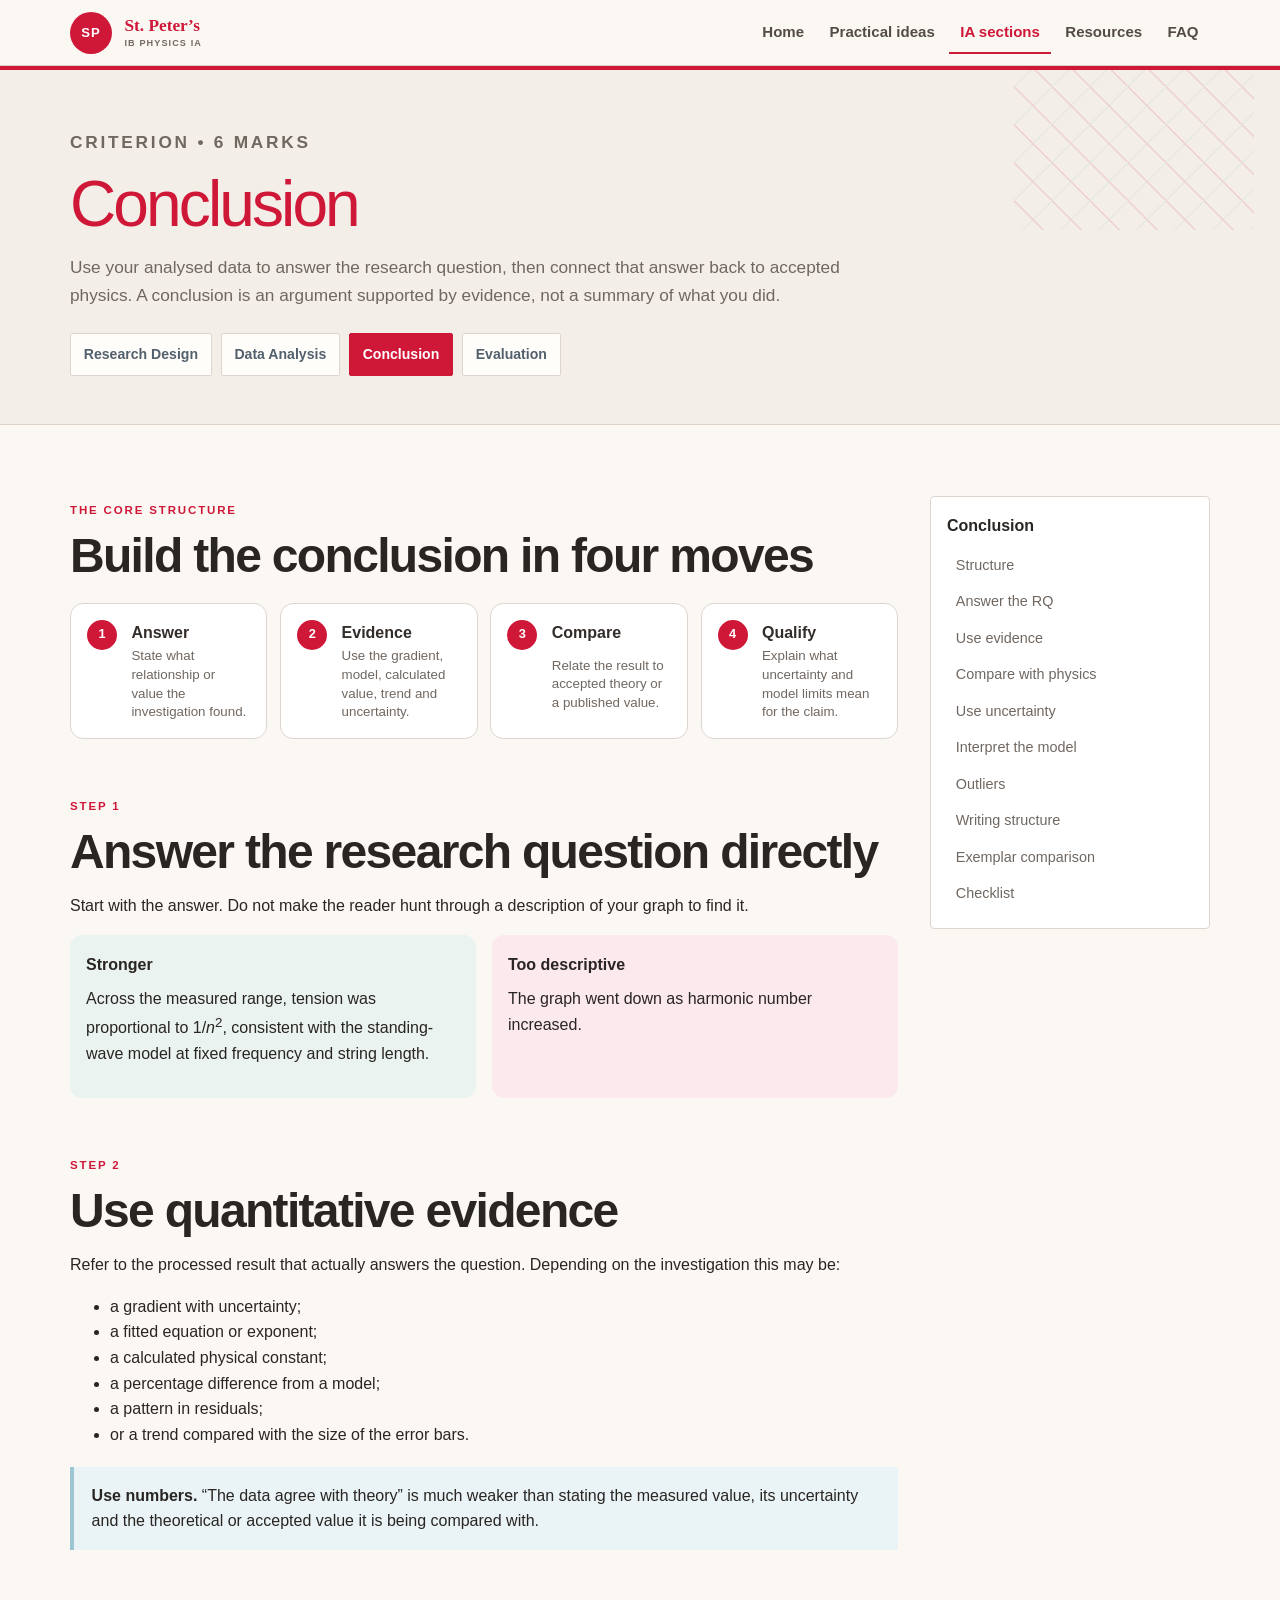
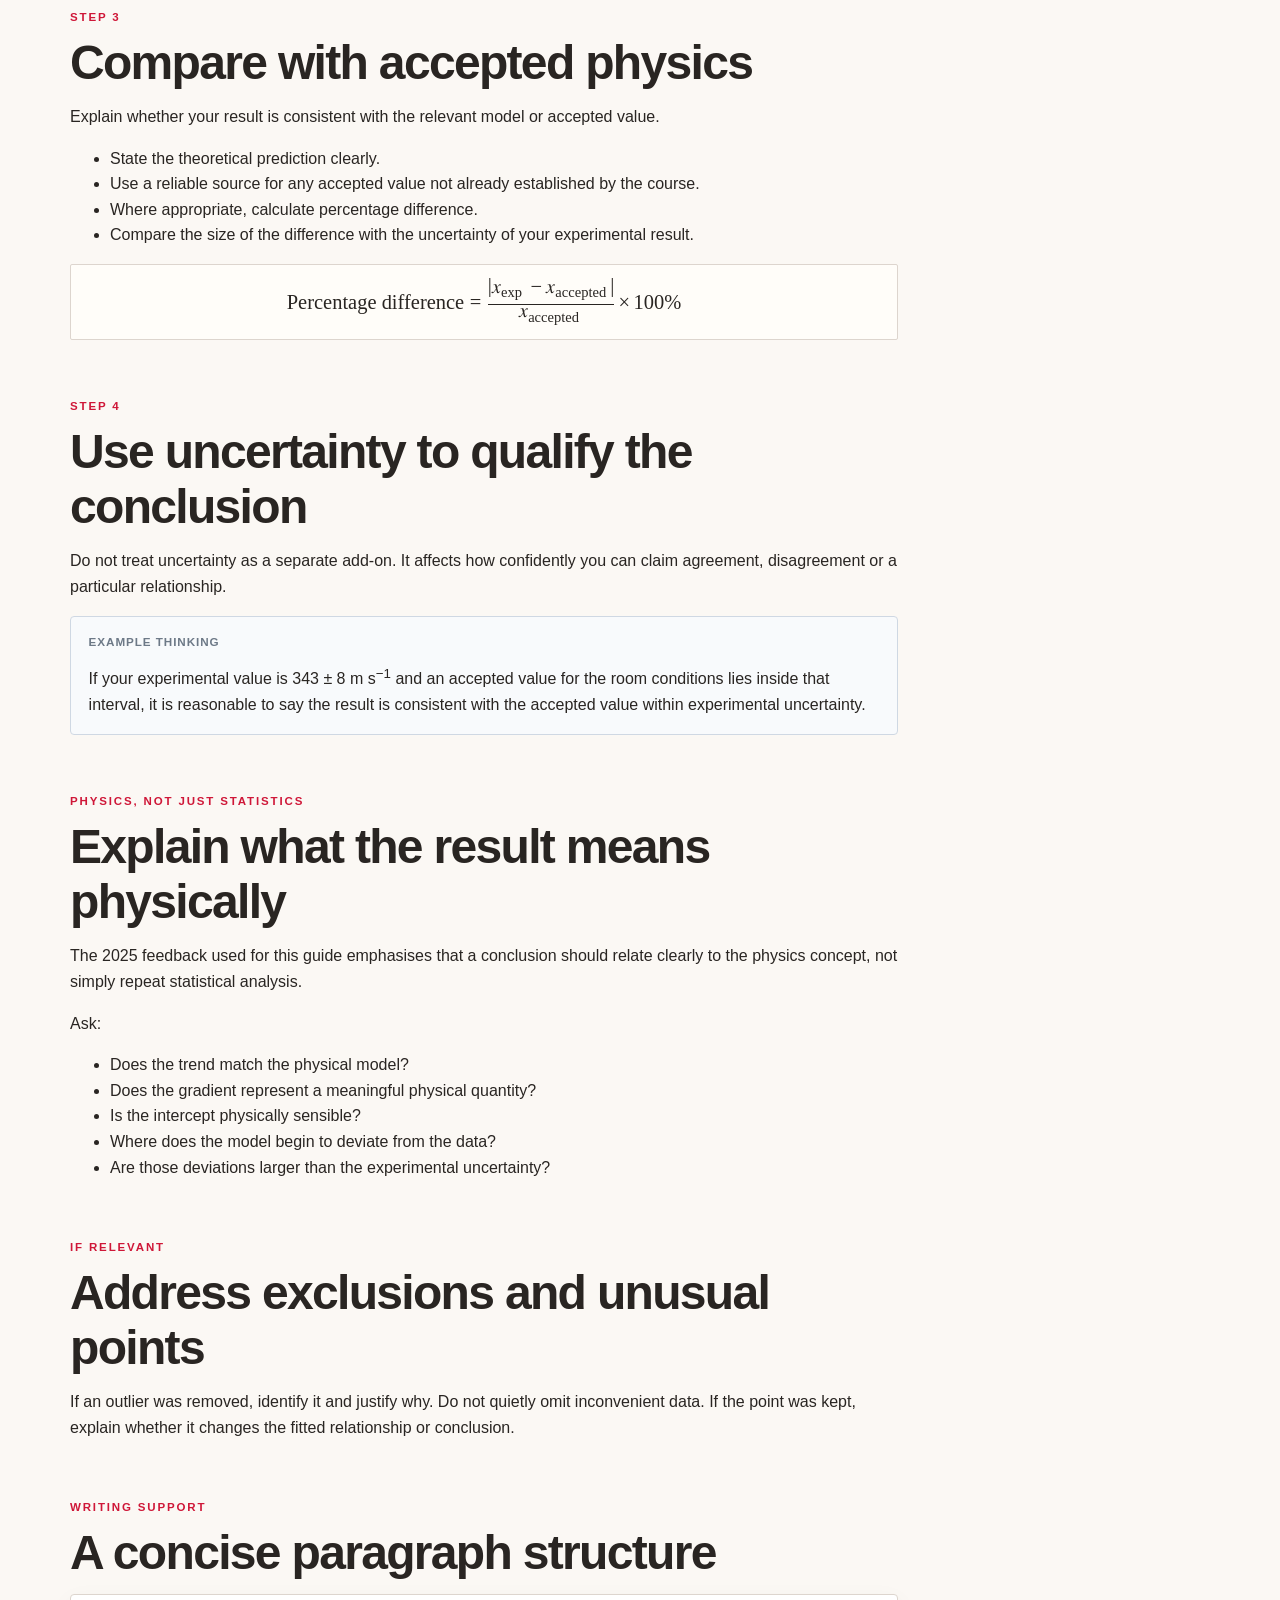
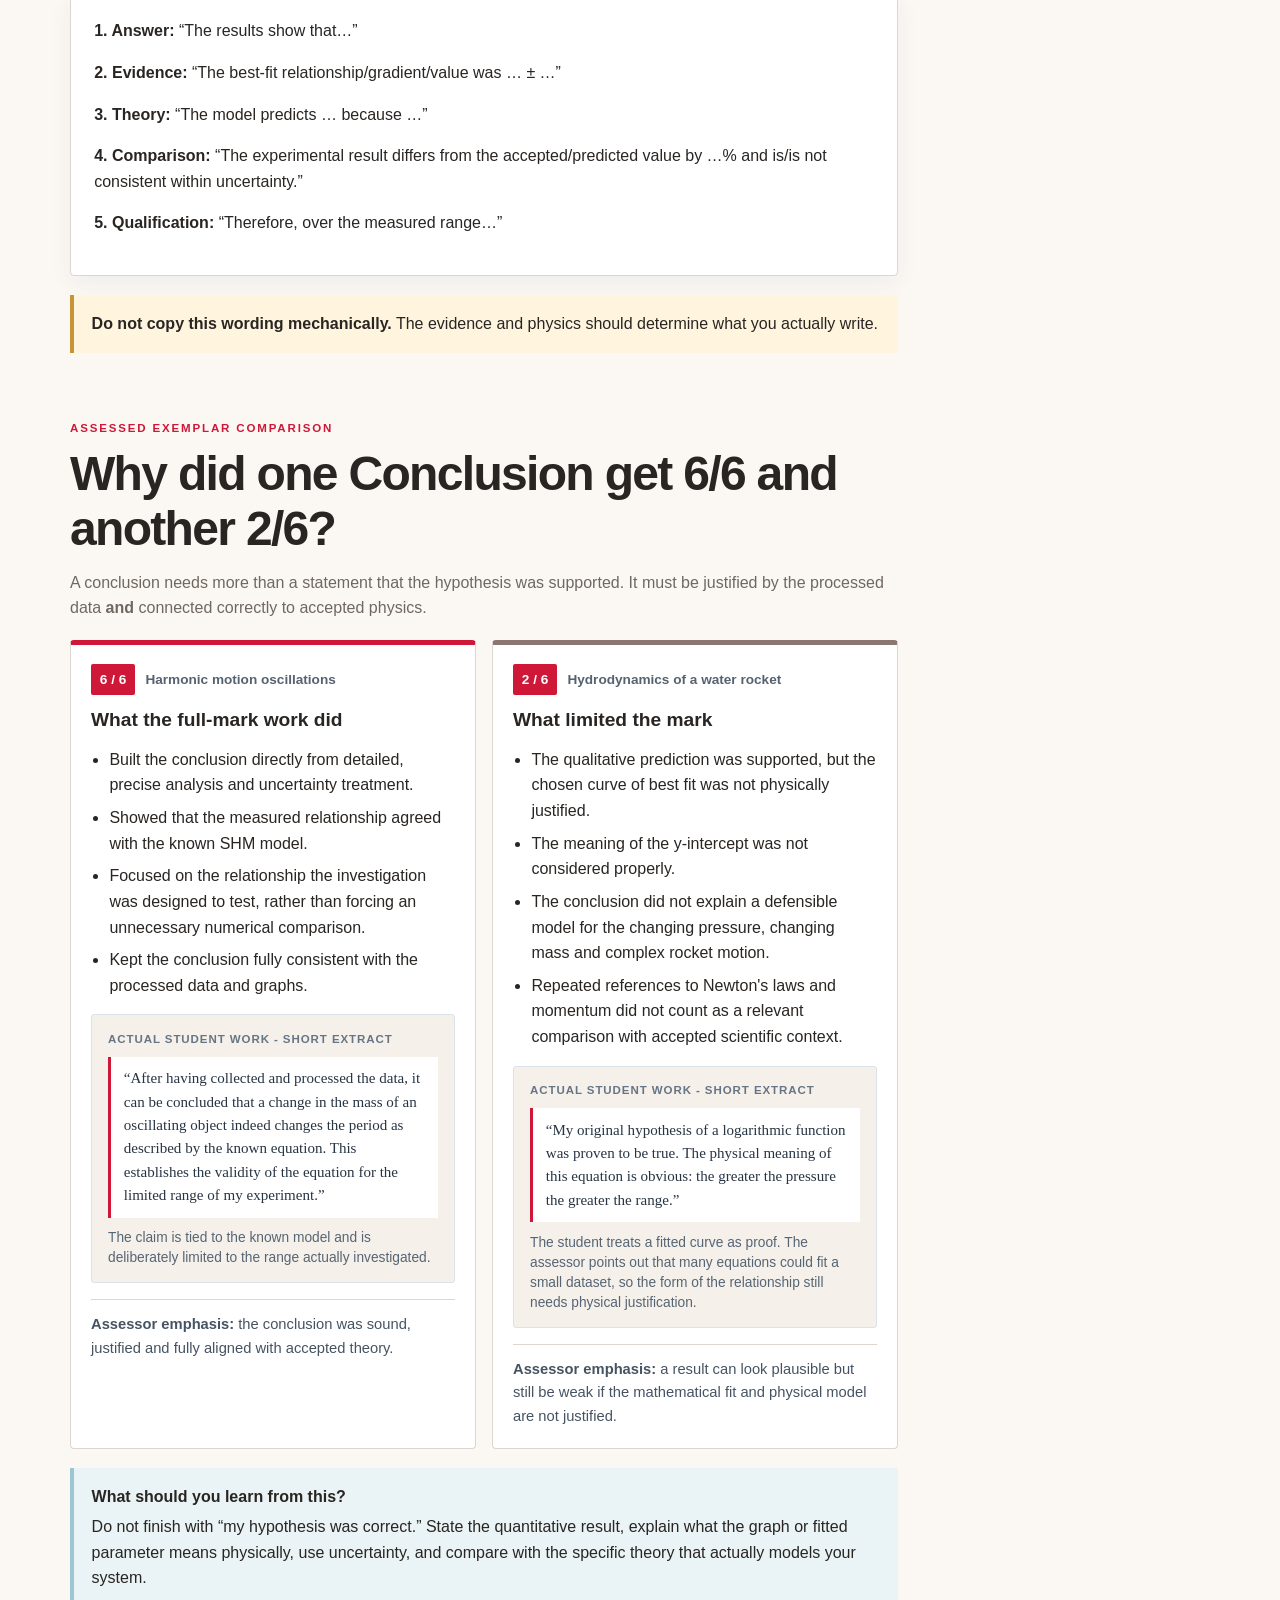
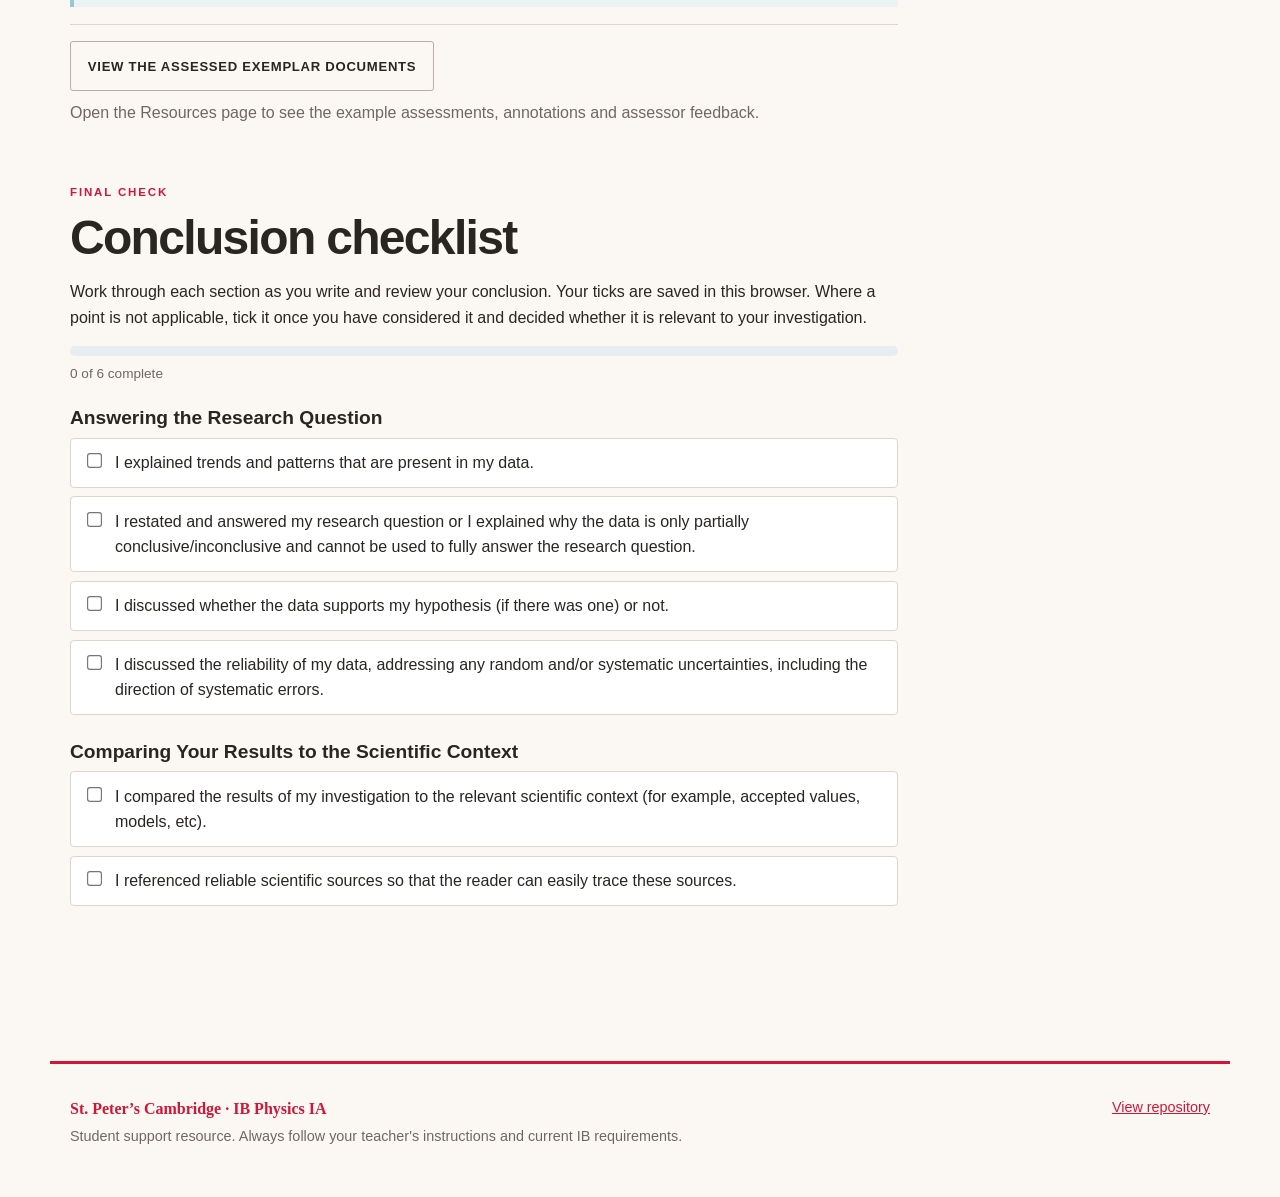
==== commit fdb81690: "Replace Conclusion checklist with supplied six points and saved progress" ====
--- a/conclusion.html
+++ b/conclusion.html
@@ -137,12 +137,23 @@
 
 <section id="conclusion-checklist" class="content-section">
   <p class="kicker">Final check</p><h2>Conclusion checklist</h2>
-  <div class="checklist">
-    <div class="check-item"><input id="ccon1" data-check-id="con-answer" type="checkbox"><label for="ccon1">I answer the RQ directly.</label></div>
-    <div class="check-item"><input id="ccon2" data-check-id="con-data" type="checkbox"><label for="ccon2">I use numerical evidence from my processed data.</label></div>
-    <div class="check-item"><input id="ccon3" data-check-id="con-theory" type="checkbox"><label for="ccon3">I explain how the result relates to the relevant physics model.</label></div>
-    <div class="check-item"><input id="ccon4" data-check-id="con-accepted" type="checkbox"><label for="ccon4">I compare with an accepted value or theoretical prediction where appropriate.</label></div>
-    <div class="check-item"><input id="ccon5" data-check-id="con-uncertainty" type="checkbox"><label for="ccon5">I use uncertainty to judge how strong the conclusion is.</label></div>
+  <p>Work through each section as you write and review your conclusion. Your ticks are saved in this browser. Where a point is not applicable, tick it once you have considered it and decided whether it is relevant to your investigation.</p>
+  <div class="progress-wrap">
+    <div class="progress-bar" aria-hidden="true"><span data-progress-bar></span></div>
+    <p class="progress-text" data-progress-text aria-live="polite">0 of 6 complete</p>
+  </div>
+  <h3 id="con-checklist-answer">Answering the Research Question</h3>
+  <div class="checklist" role="group" aria-labelledby="con-checklist-answer">
+    <div class="check-item"><input id="con-checklist-answer-1" data-check-id="con-checklist-answer-1" type="checkbox"><label for="con-checklist-answer-1">I explained trends and patterns that are present in my data.</label></div>
+    <div class="check-item"><input id="con-checklist-answer-2" data-check-id="con-checklist-answer-2" type="checkbox"><label for="con-checklist-answer-2">I restated and answered my research question or I explained why the data is only partially conclusive/inconclusive and cannot be used to fully answer the research question.</label></div>
+    <div class="check-item"><input id="con-checklist-answer-3" data-check-id="con-checklist-answer-3" type="checkbox"><label for="con-checklist-answer-3">I discussed whether the data supports my hypothesis (if there was one) or not.</label></div>
+    <div class="check-item"><input id="con-checklist-answer-4" data-check-id="con-checklist-answer-4" type="checkbox"><label for="con-checklist-answer-4">I discussed the reliability of my data, addressing any random and/or systematic uncertainties, including the direction of systematic errors.</label></div>
+  </div>
+  <br>
+  <h3 id="con-checklist-context">Comparing Your Results to the Scientific Context</h3>
+  <div class="checklist" role="group" aria-labelledby="con-checklist-context">
+    <div class="check-item"><input id="con-checklist-context-1" data-check-id="con-checklist-context-1" type="checkbox"><label for="con-checklist-context-1">I compared the results of my investigation to the relevant scientific context (for example, accepted values, models, etc).</label></div>
+    <div class="check-item"><input id="con-checklist-context-2" data-check-id="con-checklist-context-2" type="checkbox"><label for="con-checklist-context-2">I referenced reliable scientific sources so that the reader can easily trace these sources.</label></div>
   </div>
 </section>
 </div>
--- a/styles.css
+++ b/styles.css
@@ -371,3 +371,6 @@
 .rq-options li{margin:.55rem 0;line-height:1.5}
 .rq-options li::marker{font-weight:900;color:var(--school-red)}
 .rq-note{margin:.8rem 0 0;padding-top:.7rem;border-top:1px solid rgba(207,23,56,.18);font-size:.9rem;color:var(--muted)}
+
+.exemplar-resource-link{margin-top:1.1rem;padding-top:1rem;border-top:1px solid var(--line)}
+.exemplar-resource-link p{margin:.55rem 0 0}
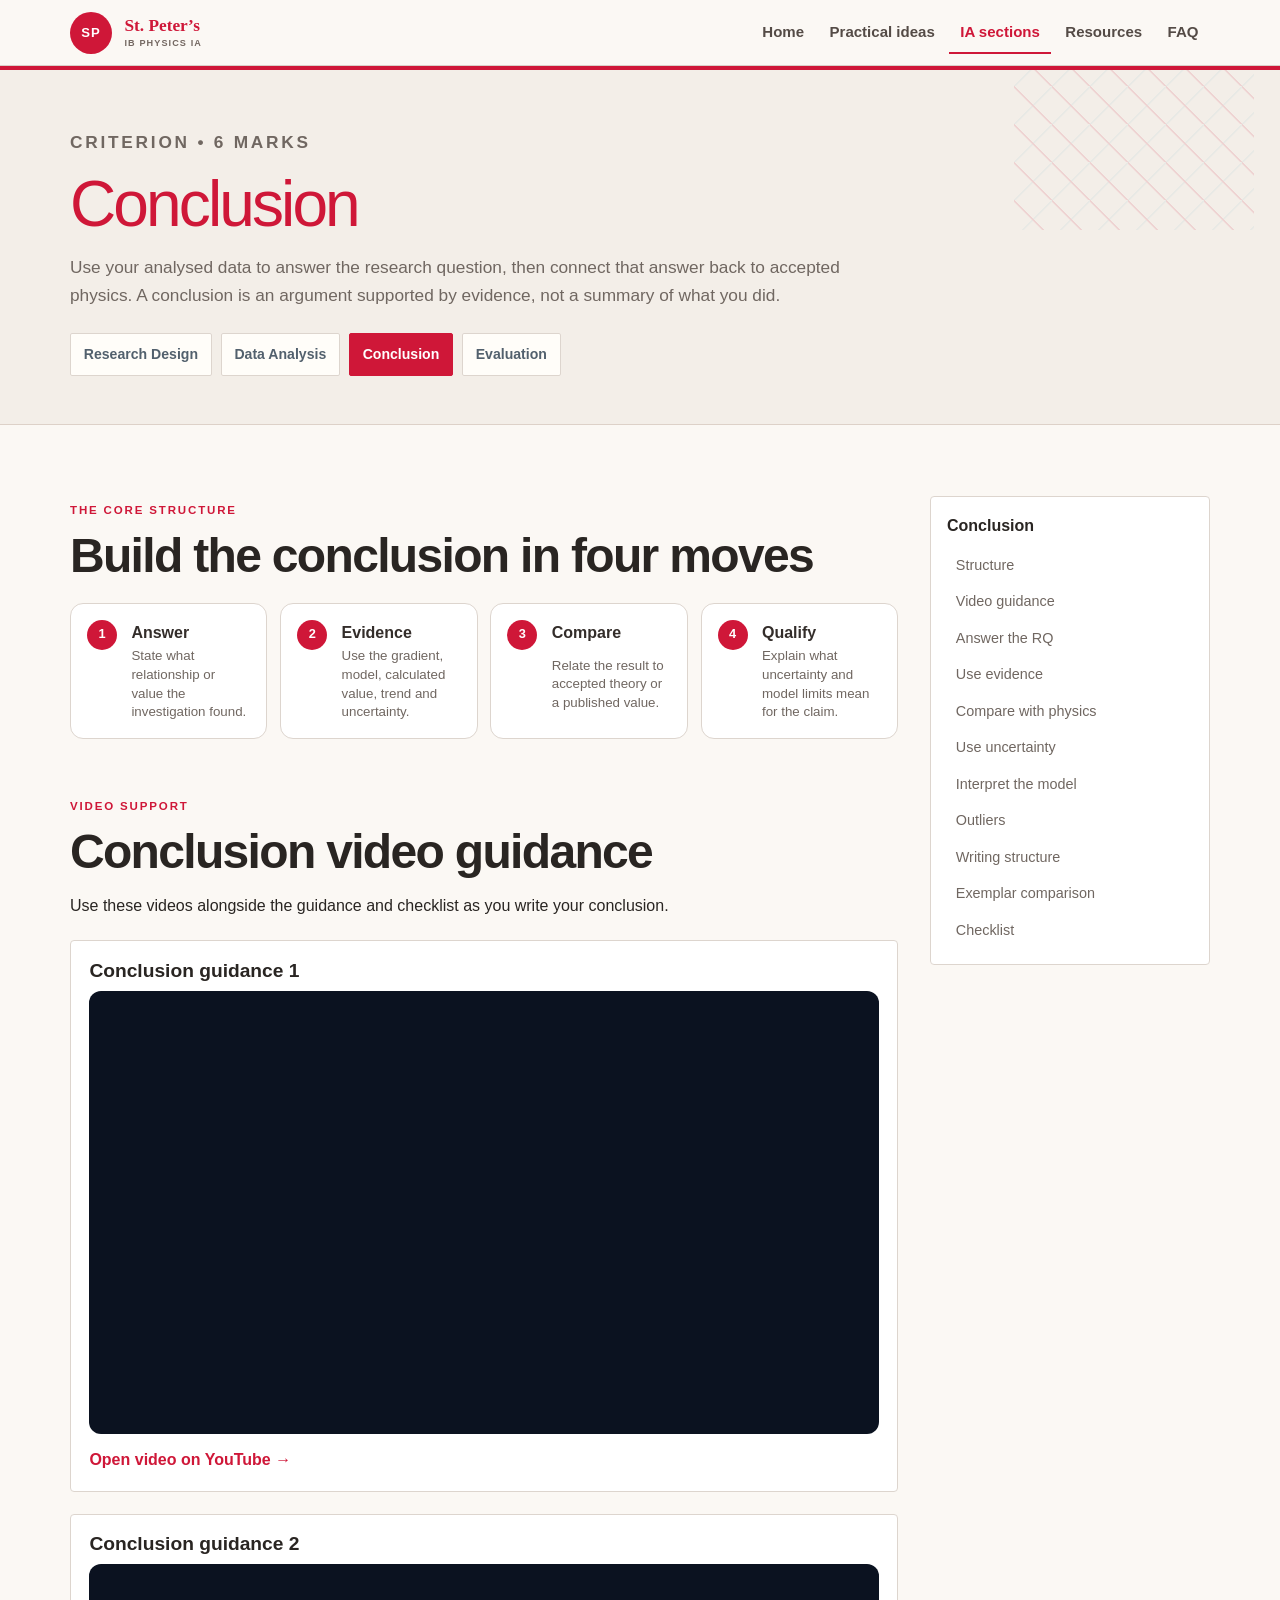
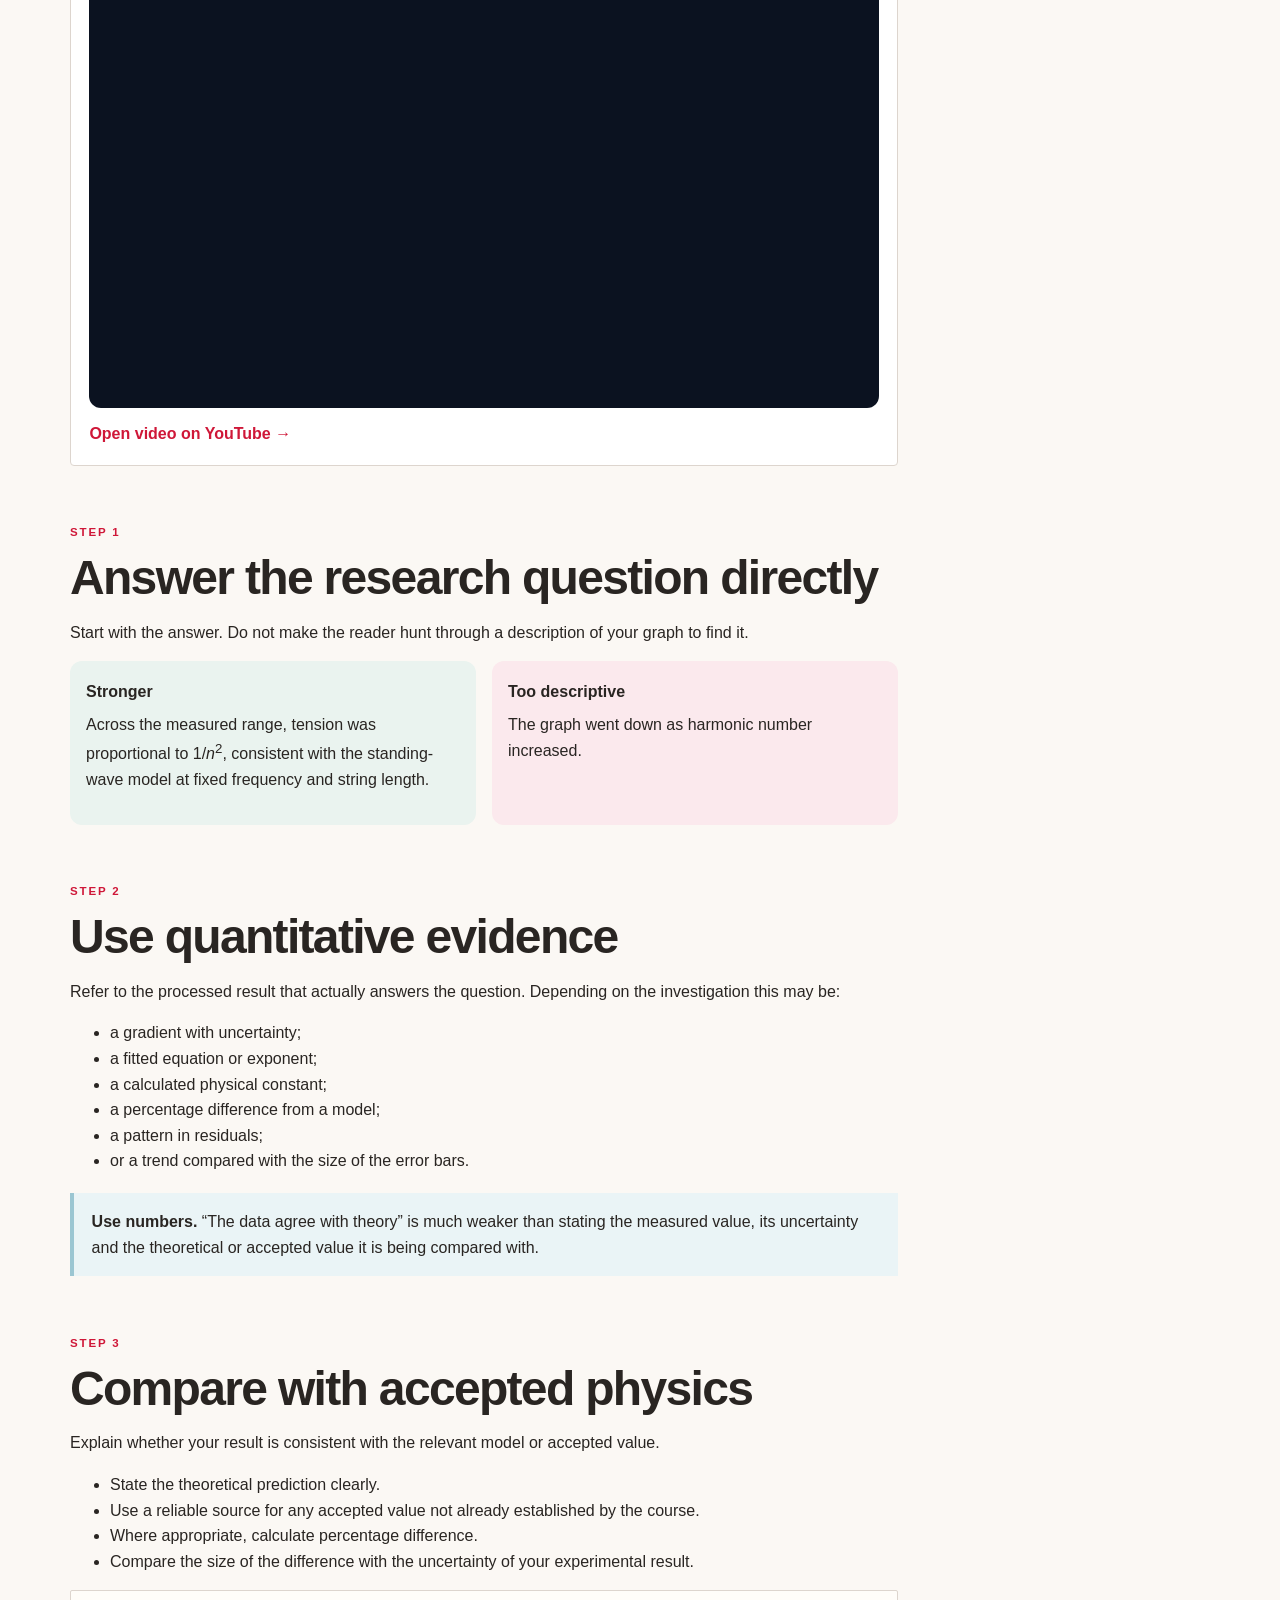
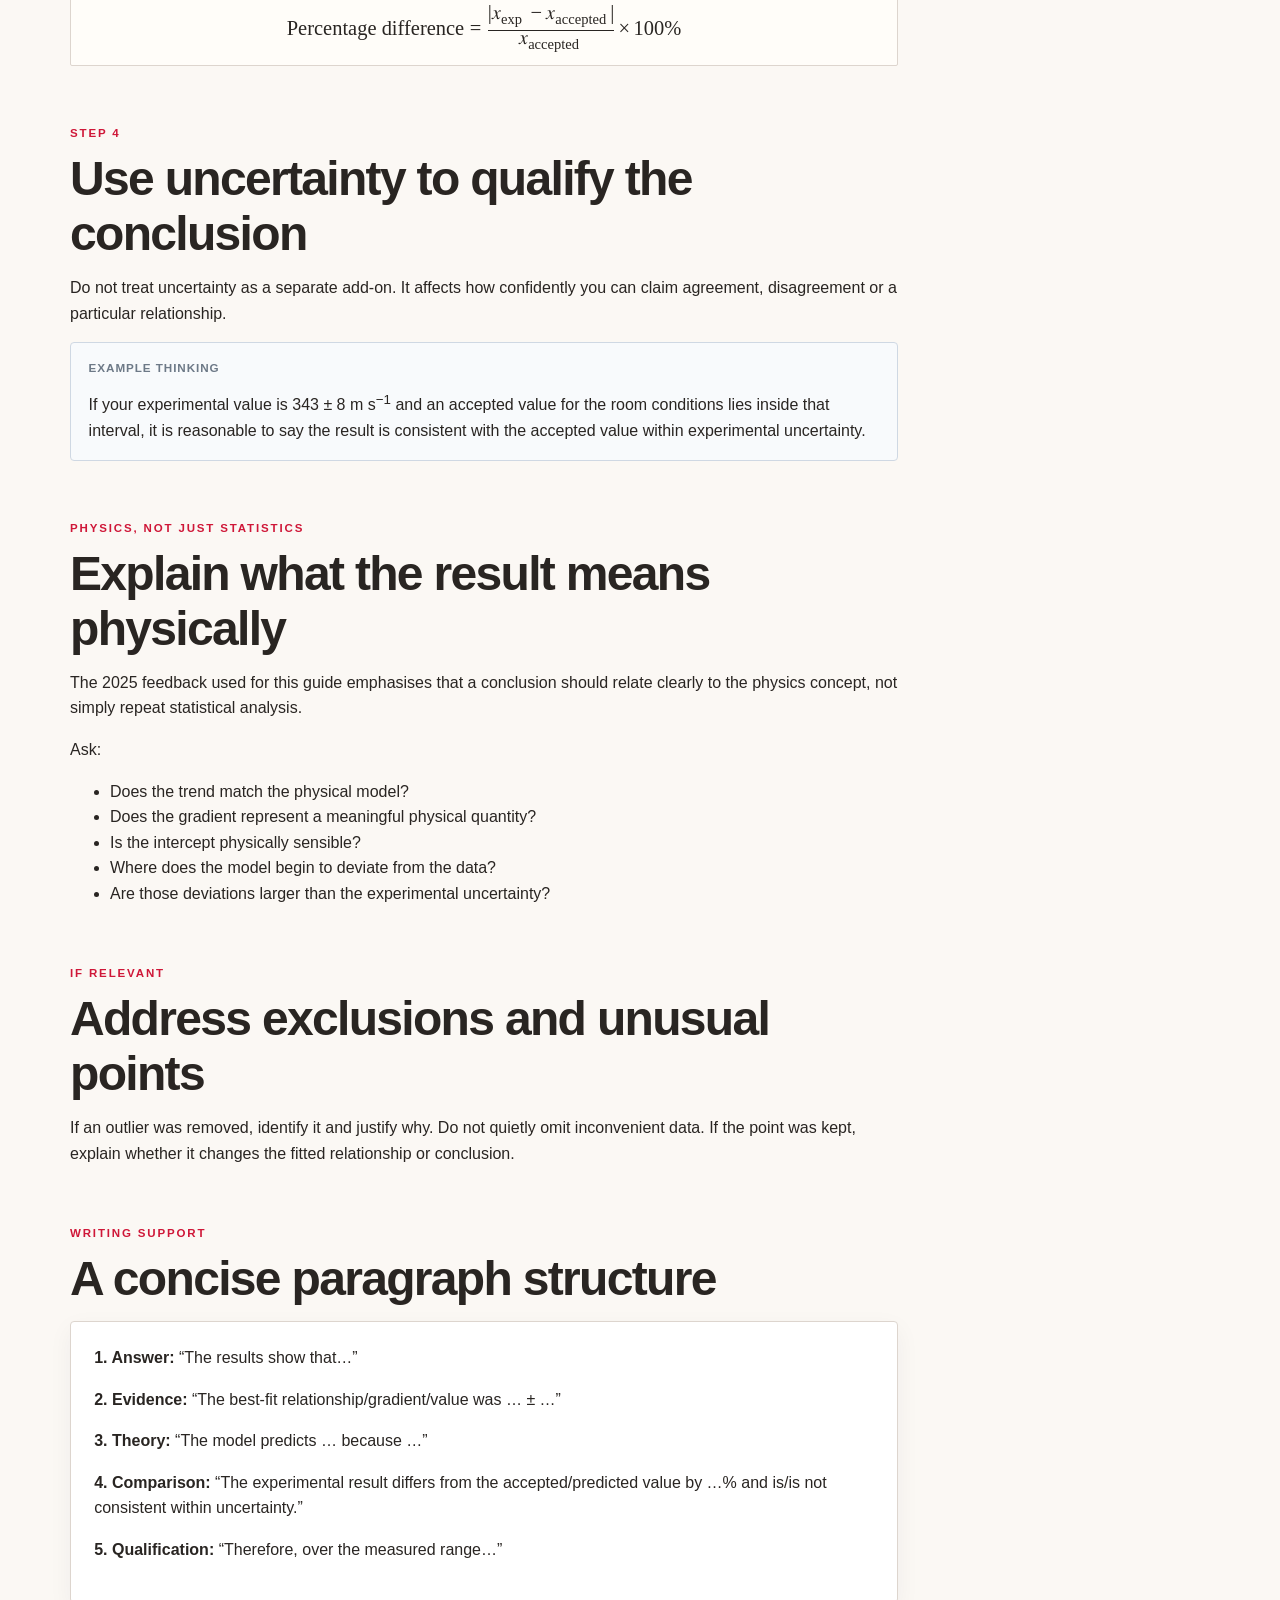
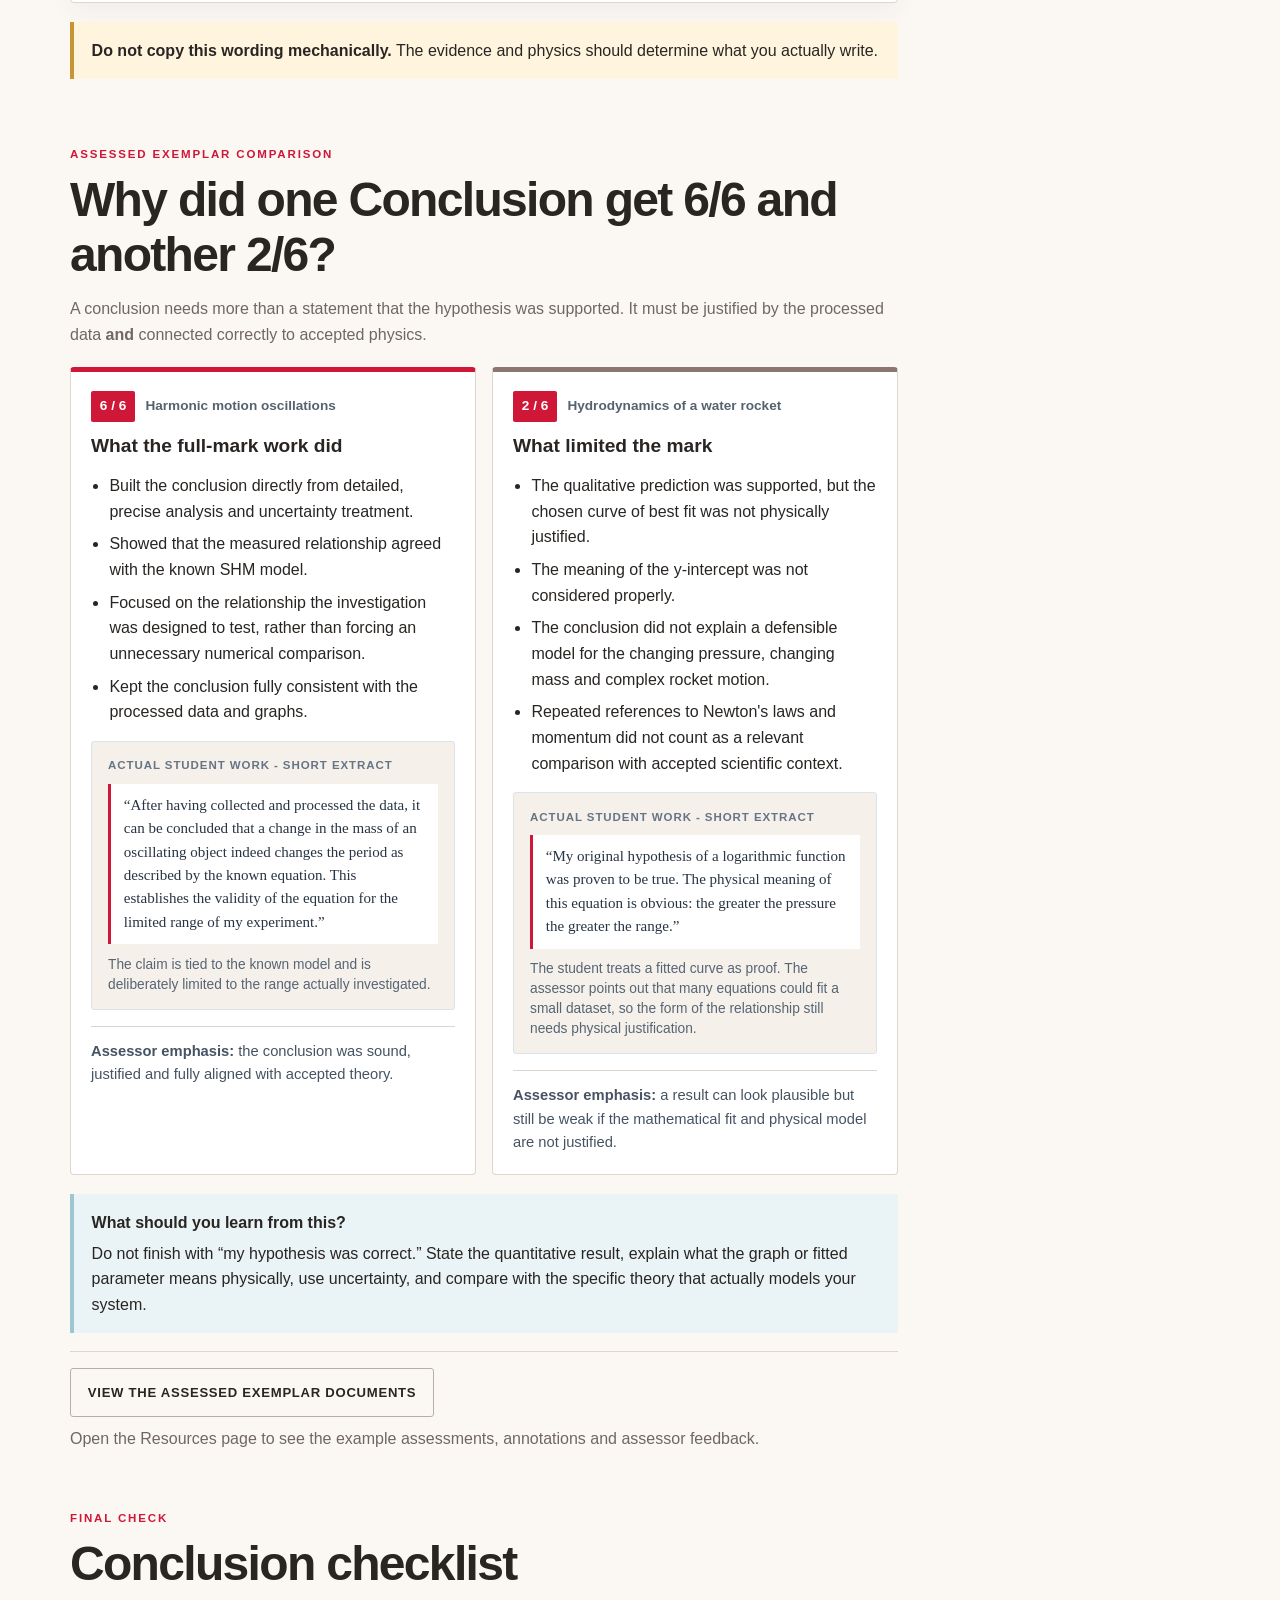
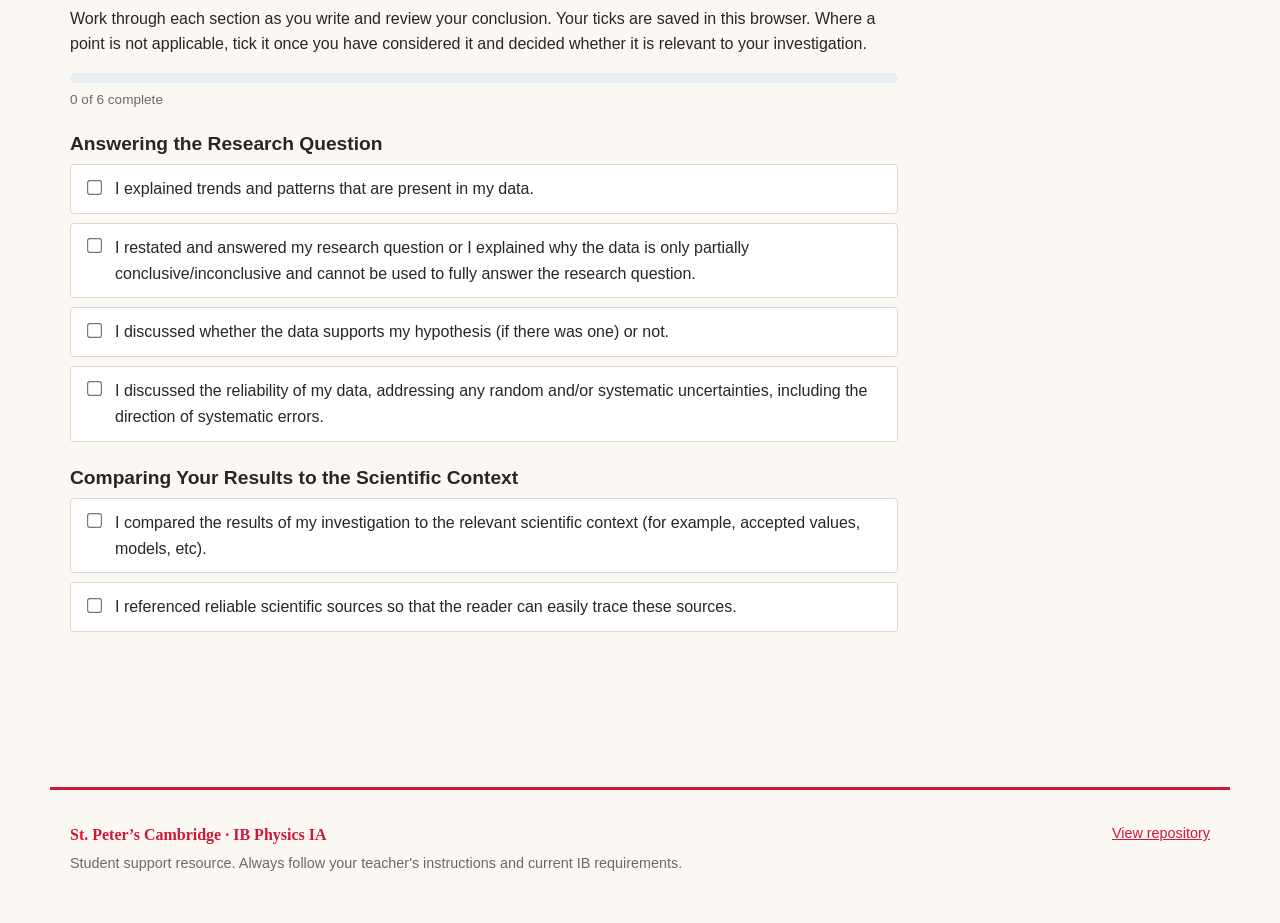
==== commit eccb3ebc: "Add two Conclusion guidance videos with embeds and YouTube links" ====
--- a/conclusion.html
+++ b/conclusion.html
@@ -28,6 +28,26 @@
     <div><span>3</span><strong>Compare</strong><small>Relate the result to accepted theory or a published value.</small></div>
     <div><span>4</span><strong>Qualify</strong><small>Explain what uncertainty and model limits mean for the claim.</small></div>
   </div>
+</section>
+
+<section id="conclusion-videos" class="content-section">
+  <p class="kicker">Video support</p>
+  <h2>Conclusion video guidance</h2>
+  <p>Use these videos alongside the guidance and checklist as you write your conclusion.</p>
+  <article class="video-resource">
+    <h3>Conclusion guidance 1</h3>
+    <div class="video-frame">
+      <iframe src="https://www.youtube.com/embed/iaHBtmcnMI0" title="IB Physics IA Conclusion guidance video 1" loading="lazy" allow="accelerometer; autoplay; clipboard-write; encrypted-media; gyroscope; picture-in-picture; web-share" allowfullscreen></iframe>
+    </div>
+    <a class="text-link" href="https://youtu.be/iaHBtmcnMI0" target="_blank" rel="noopener">Open video on YouTube →</a>
+  </article>
+  <article class="video-resource">
+    <h3>Conclusion guidance 2</h3>
+    <div class="video-frame">
+      <iframe src="https://www.youtube.com/embed/Ix9yinnfAV8" title="IB Physics IA Conclusion guidance video 2" loading="lazy" allow="accelerometer; autoplay; clipboard-write; encrypted-media; gyroscope; picture-in-picture; web-share" allowfullscreen></iframe>
+    </div>
+    <a class="text-link" href="https://youtu.be/Ix9yinnfAV8" target="_blank" rel="noopener">Open video on YouTube →</a>
+  </article>
 </section>
 
 <section id="answer-rq" class="content-section">
@@ -158,7 +178,7 @@
 </section>
 </div>
 
-<aside class="side-nav"><strong>Conclusion</strong><a href="#structure">Structure</a><a href="#answer-rq">Answer the RQ</a><a href="#evidence">Use evidence</a><a href="#compare">Compare with physics</a><a href="#uncertainty">Use uncertainty</a><a href="#model">Interpret the model</a><a href="#outliers">Outliers</a><a href="#conclusion-template">Writing structure</a><a href="#exemplar-comparison">Exemplar comparison</a><a href="#conclusion-checklist">Checklist</a></aside>
+<aside class="side-nav"><strong>Conclusion</strong><a href="#structure">Structure</a><a href="#conclusion-videos">Video guidance</a><a href="#answer-rq">Answer the RQ</a><a href="#evidence">Use evidence</a><a href="#compare">Compare with physics</a><a href="#uncertainty">Use uncertainty</a><a href="#model">Interpret the model</a><a href="#outliers">Outliers</a><a href="#conclusion-template">Writing structure</a><a href="#exemplar-comparison">Exemplar comparison</a><a href="#conclusion-checklist">Checklist</a></aside>
 </div>
 </section>
 </main>
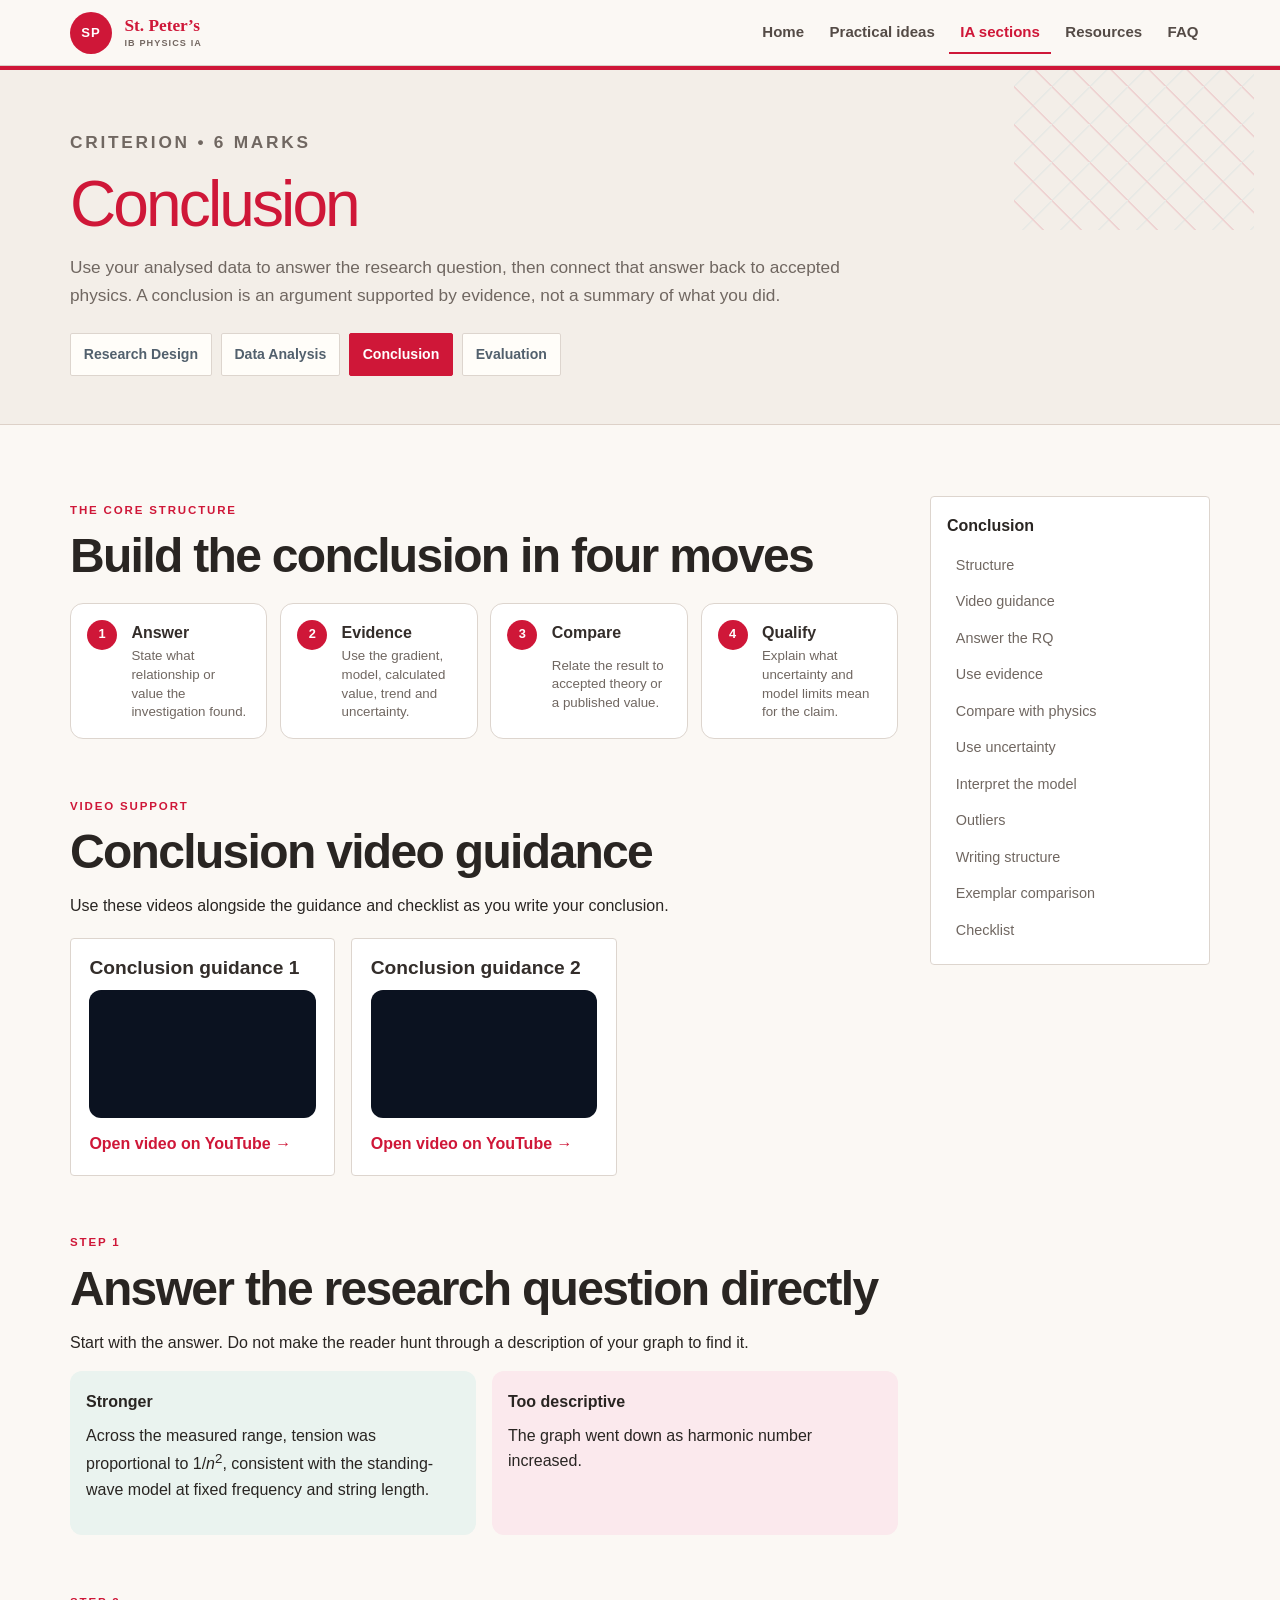
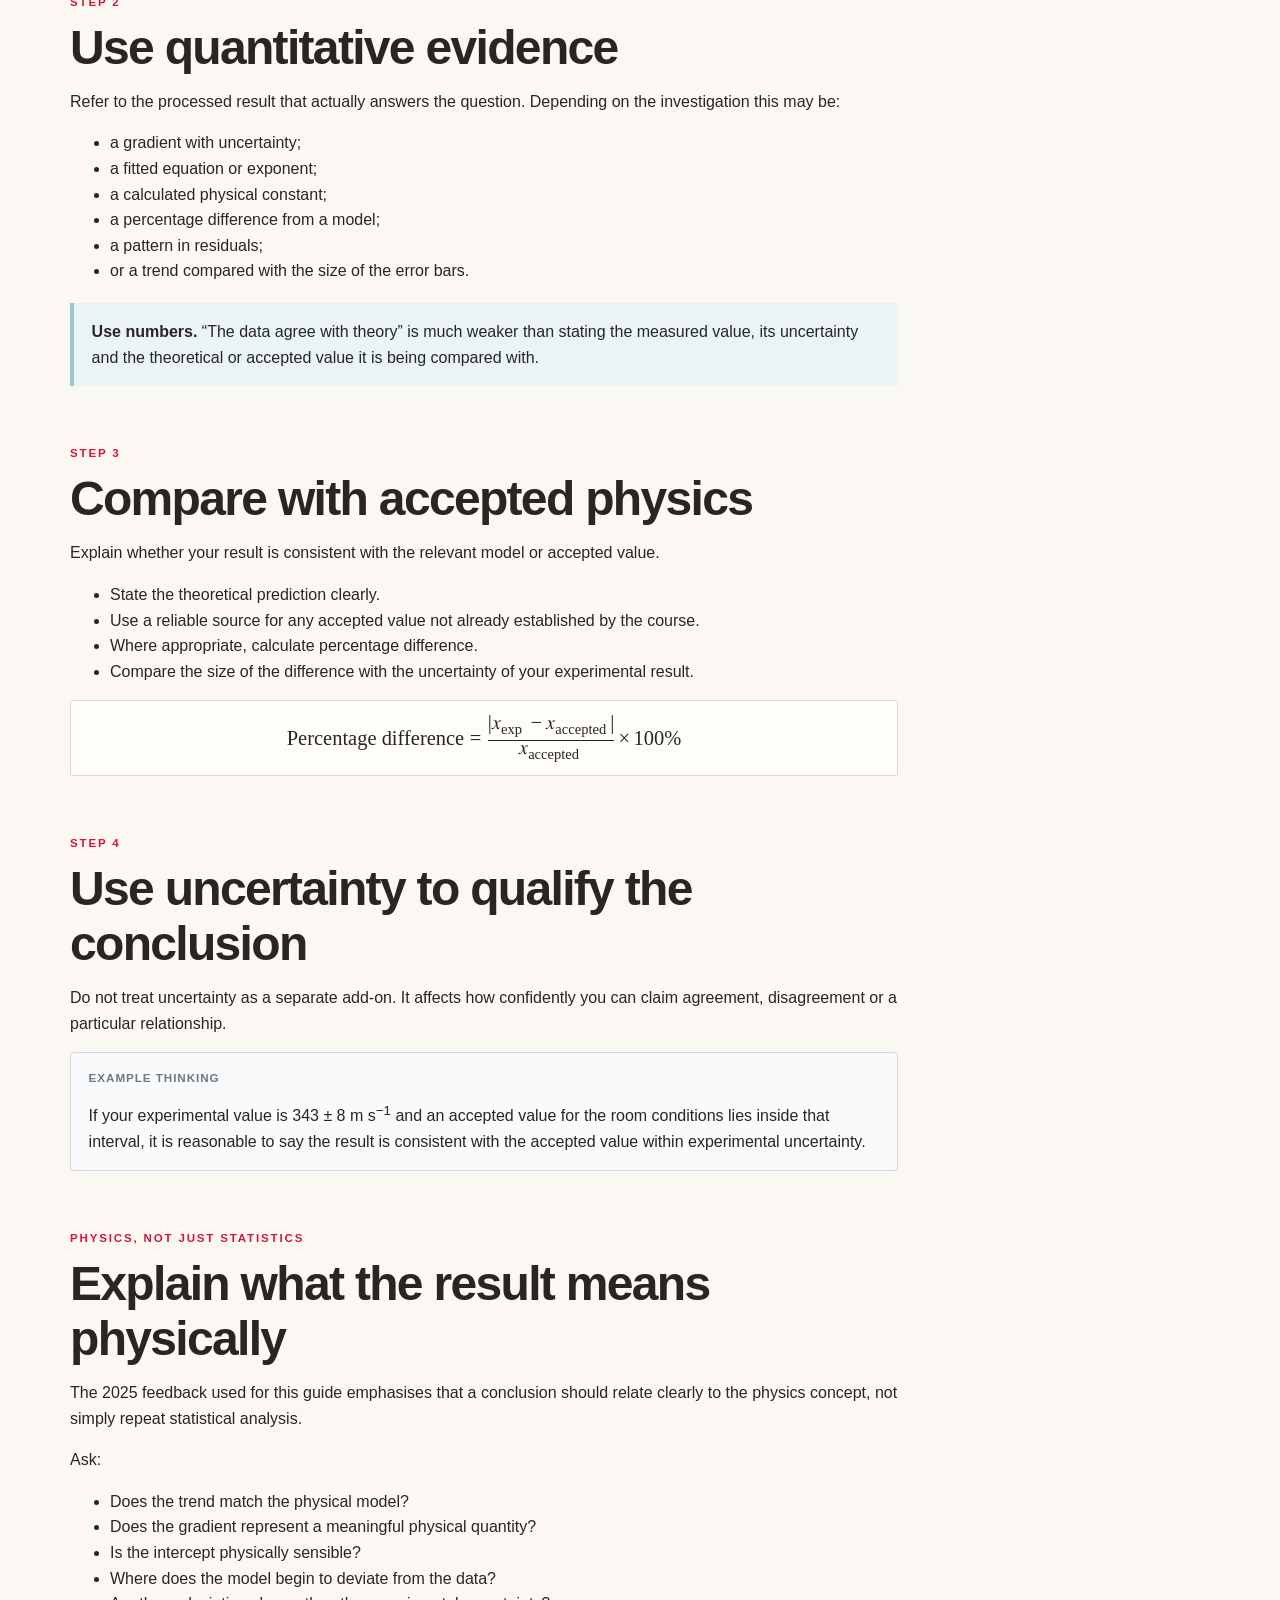
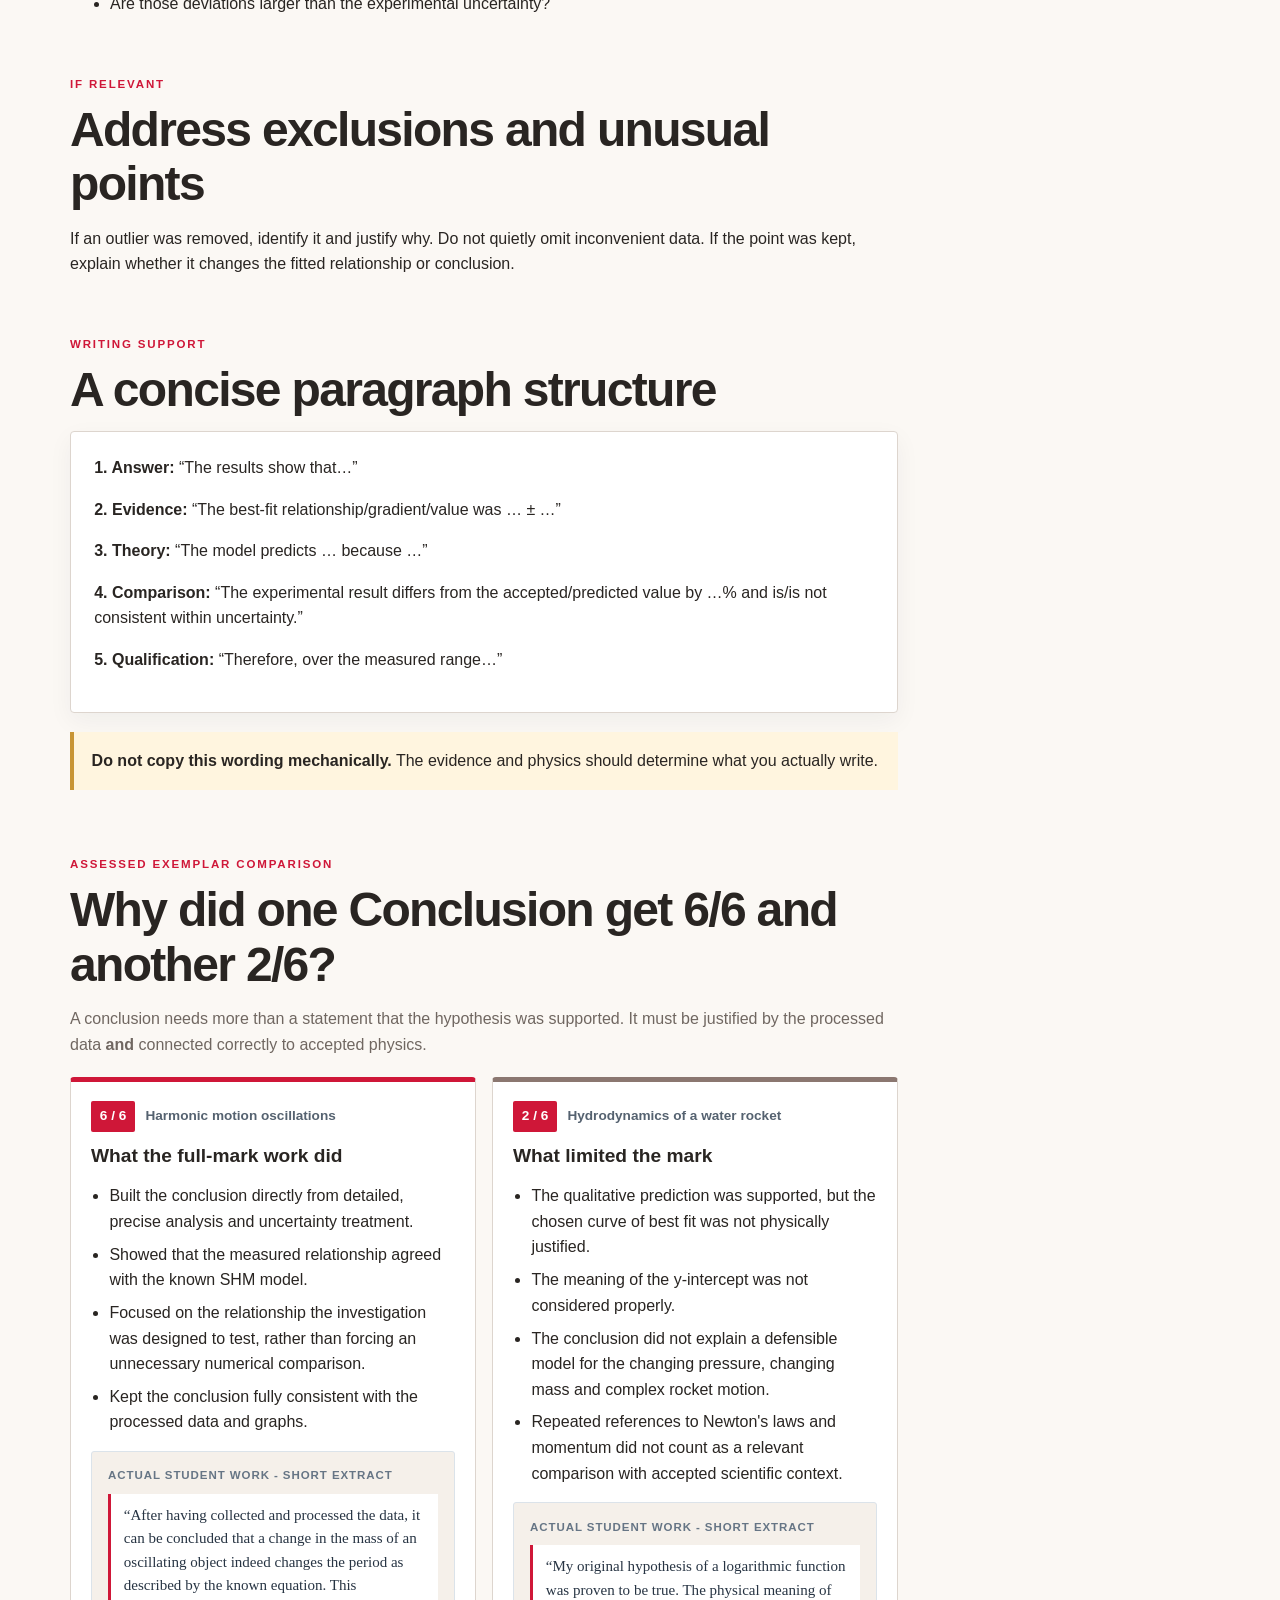
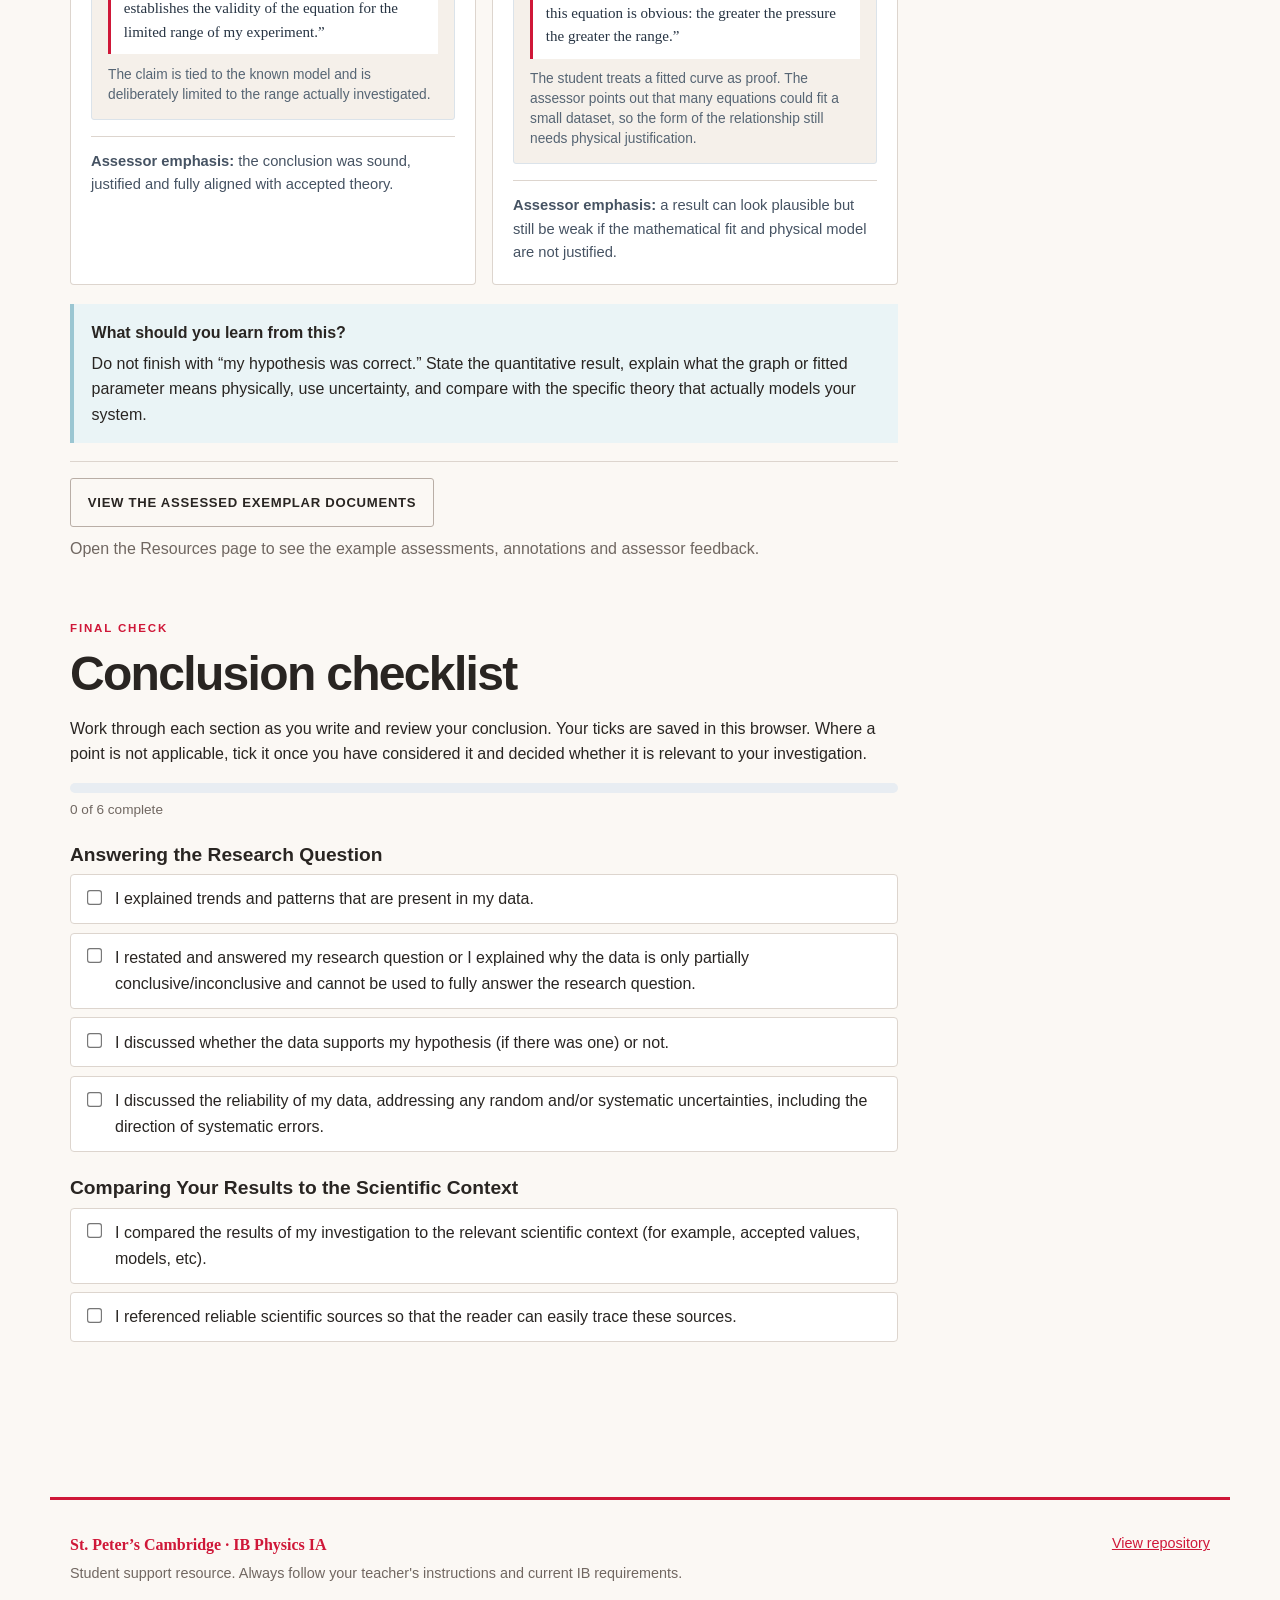
==== commit 4ec5a4e3: "Match Conclusion video layout to Research Design and Data Analysis" ====
--- a/conclusion.html
+++ b/conclusion.html
@@ -34,20 +34,24 @@
   <p class="kicker">Video support</p>
   <h2>Conclusion video guidance</h2>
   <p>Use these videos alongside the guidance and checklist as you write your conclusion.</p>
-  <article class="video-resource">
-    <h3>Conclusion guidance 1</h3>
-    <div class="video-frame">
-      <iframe src="https://www.youtube.com/embed/iaHBtmcnMI0" title="IB Physics IA Conclusion guidance video 1" loading="lazy" allow="accelerometer; autoplay; clipboard-write; encrypted-media; gyroscope; picture-in-picture; web-share" allowfullscreen></iframe>
+  <div class="research-video-library">
+    <div class="research-video-grid">
+    <article class="video-resource video-card">
+      <h3 class="video-card-title">Conclusion guidance 1</h3>
+      <div class="video-frame">
+        <iframe src="https://www.youtube.com/embed/iaHBtmcnMI0" title="IB Physics IA Conclusion guidance video 1" loading="lazy" allow="accelerometer; autoplay; clipboard-write; encrypted-media; gyroscope; picture-in-picture; web-share" allowfullscreen></iframe>
+      </div>
+      <a class="text-link" href="https://youtu.be/iaHBtmcnMI0" target="_blank" rel="noopener">Open video on YouTube →</a>
+    </article>
+    <article class="video-resource video-card">
+      <h3 class="video-card-title">Conclusion guidance 2</h3>
+      <div class="video-frame">
+        <iframe src="https://www.youtube.com/embed/Ix9yinnfAV8" title="IB Physics IA Conclusion guidance video 2" loading="lazy" allow="accelerometer; autoplay; clipboard-write; encrypted-media; gyroscope; picture-in-picture; web-share" allowfullscreen></iframe>
+      </div>
+      <a class="text-link" href="https://youtu.be/Ix9yinnfAV8" target="_blank" rel="noopener">Open video on YouTube →</a>
+    </article>
     </div>
-    <a class="text-link" href="https://youtu.be/iaHBtmcnMI0" target="_blank" rel="noopener">Open video on YouTube →</a>
-  </article>
-  <article class="video-resource">
-    <h3>Conclusion guidance 2</h3>
-    <div class="video-frame">
-      <iframe src="https://www.youtube.com/embed/Ix9yinnfAV8" title="IB Physics IA Conclusion guidance video 2" loading="lazy" allow="accelerometer; autoplay; clipboard-write; encrypted-media; gyroscope; picture-in-picture; web-share" allowfullscreen></iframe>
-    </div>
-    <a class="text-link" href="https://youtu.be/Ix9yinnfAV8" target="_blank" rel="noopener">Open video on YouTube →</a>
-  </article>
+  </div>
 </section>
 
 <section id="answer-rq" class="content-section">
